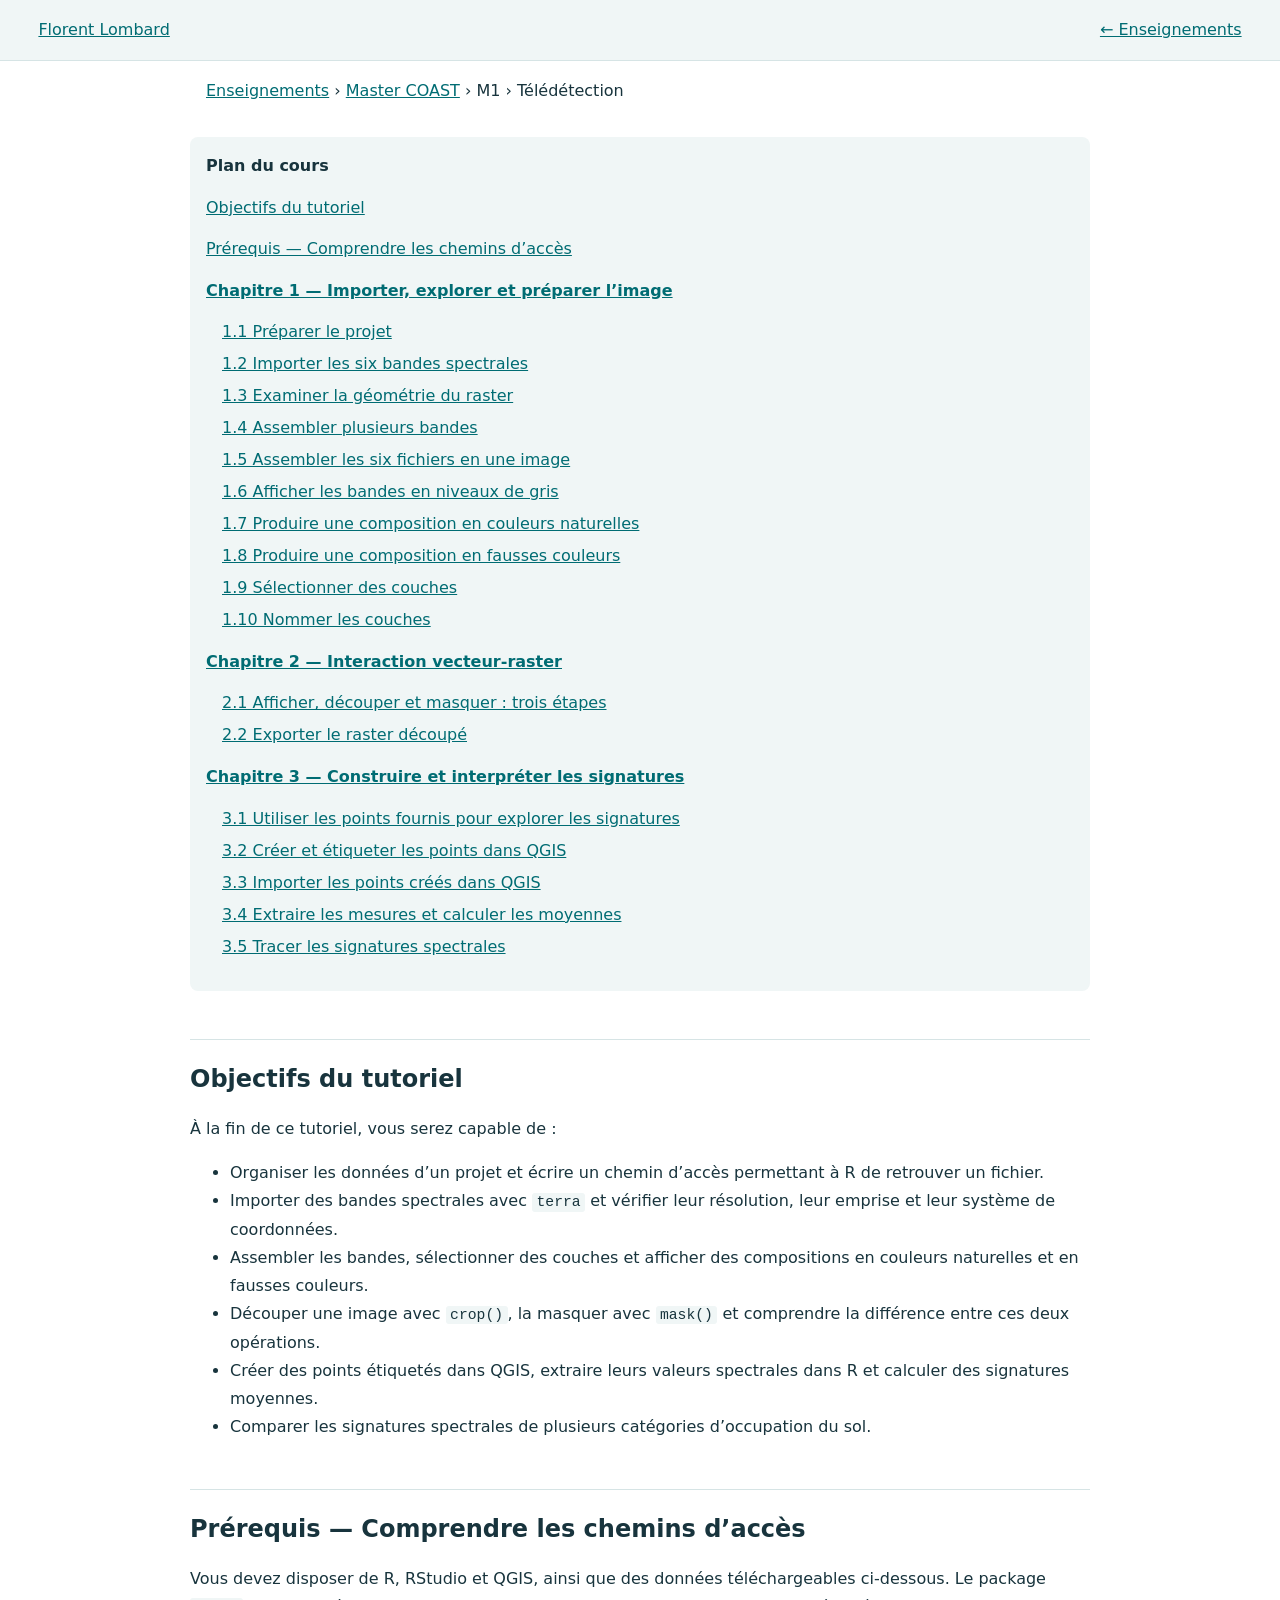
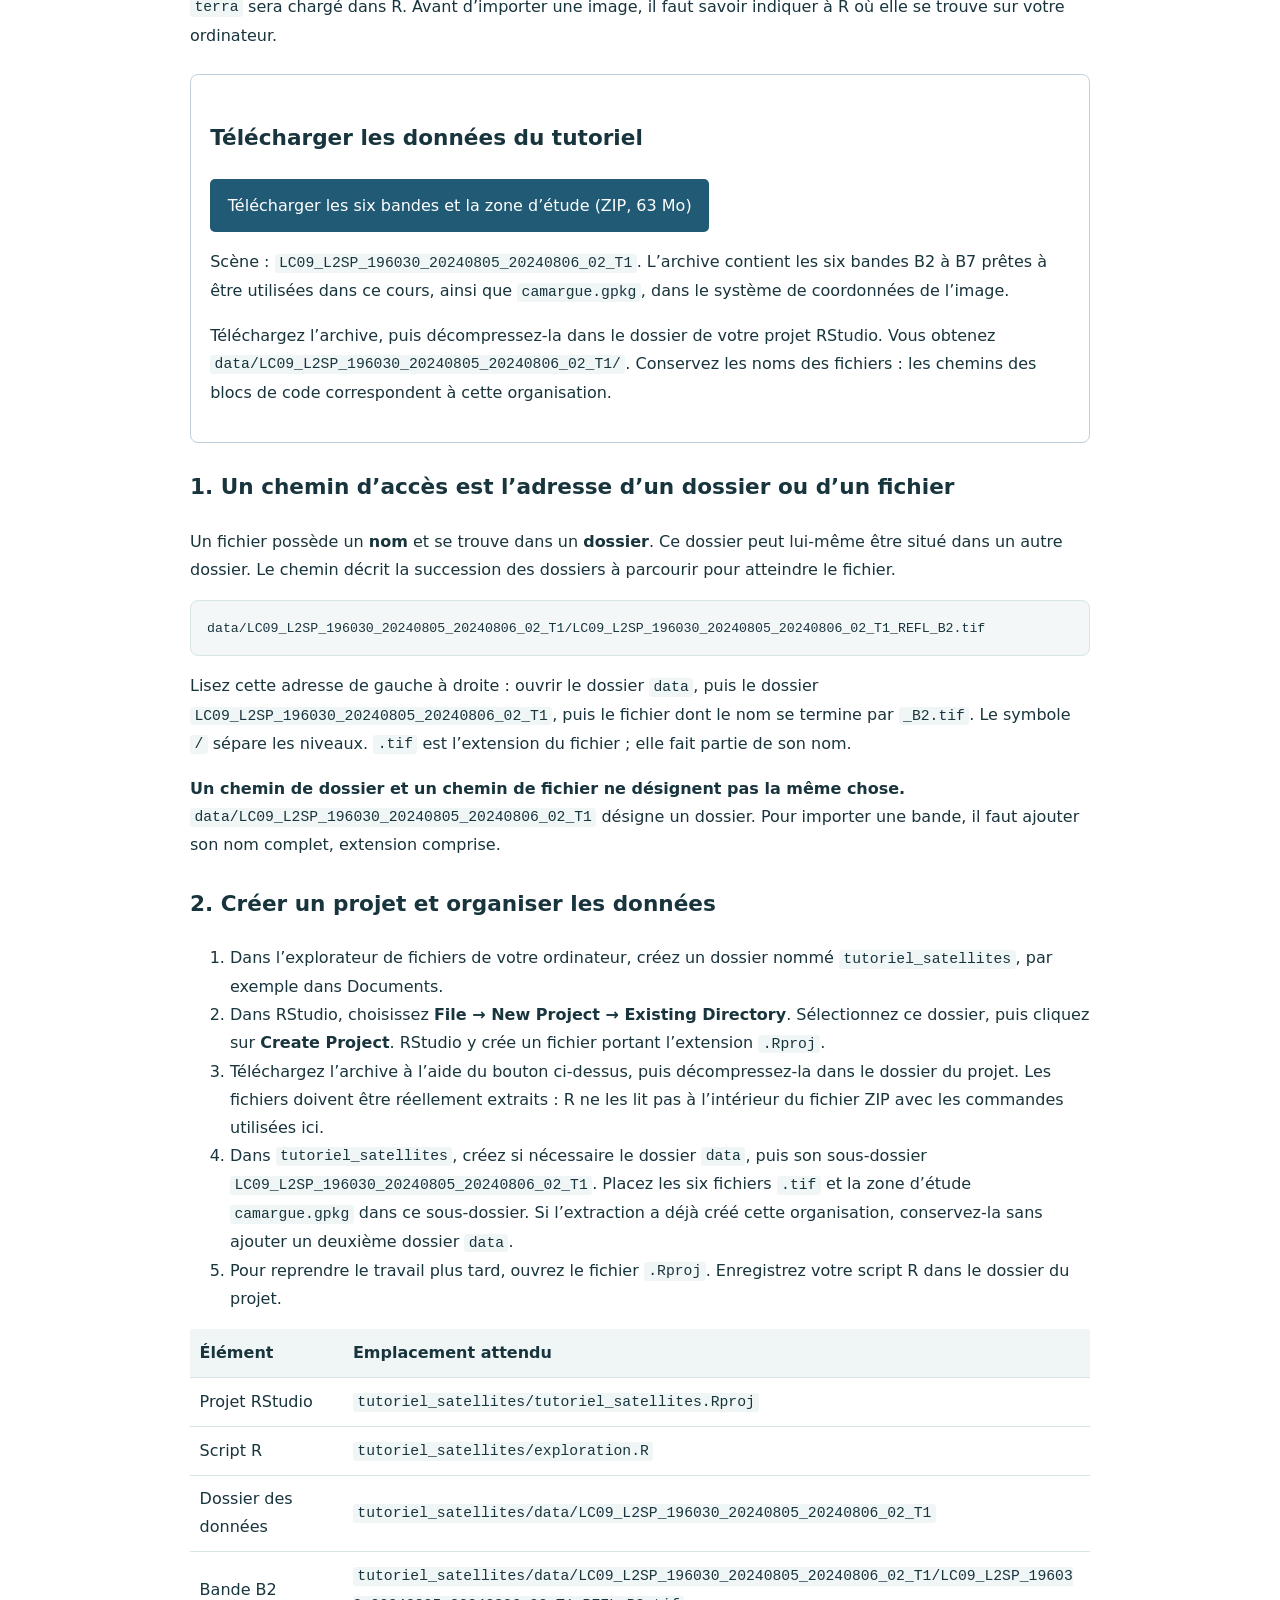
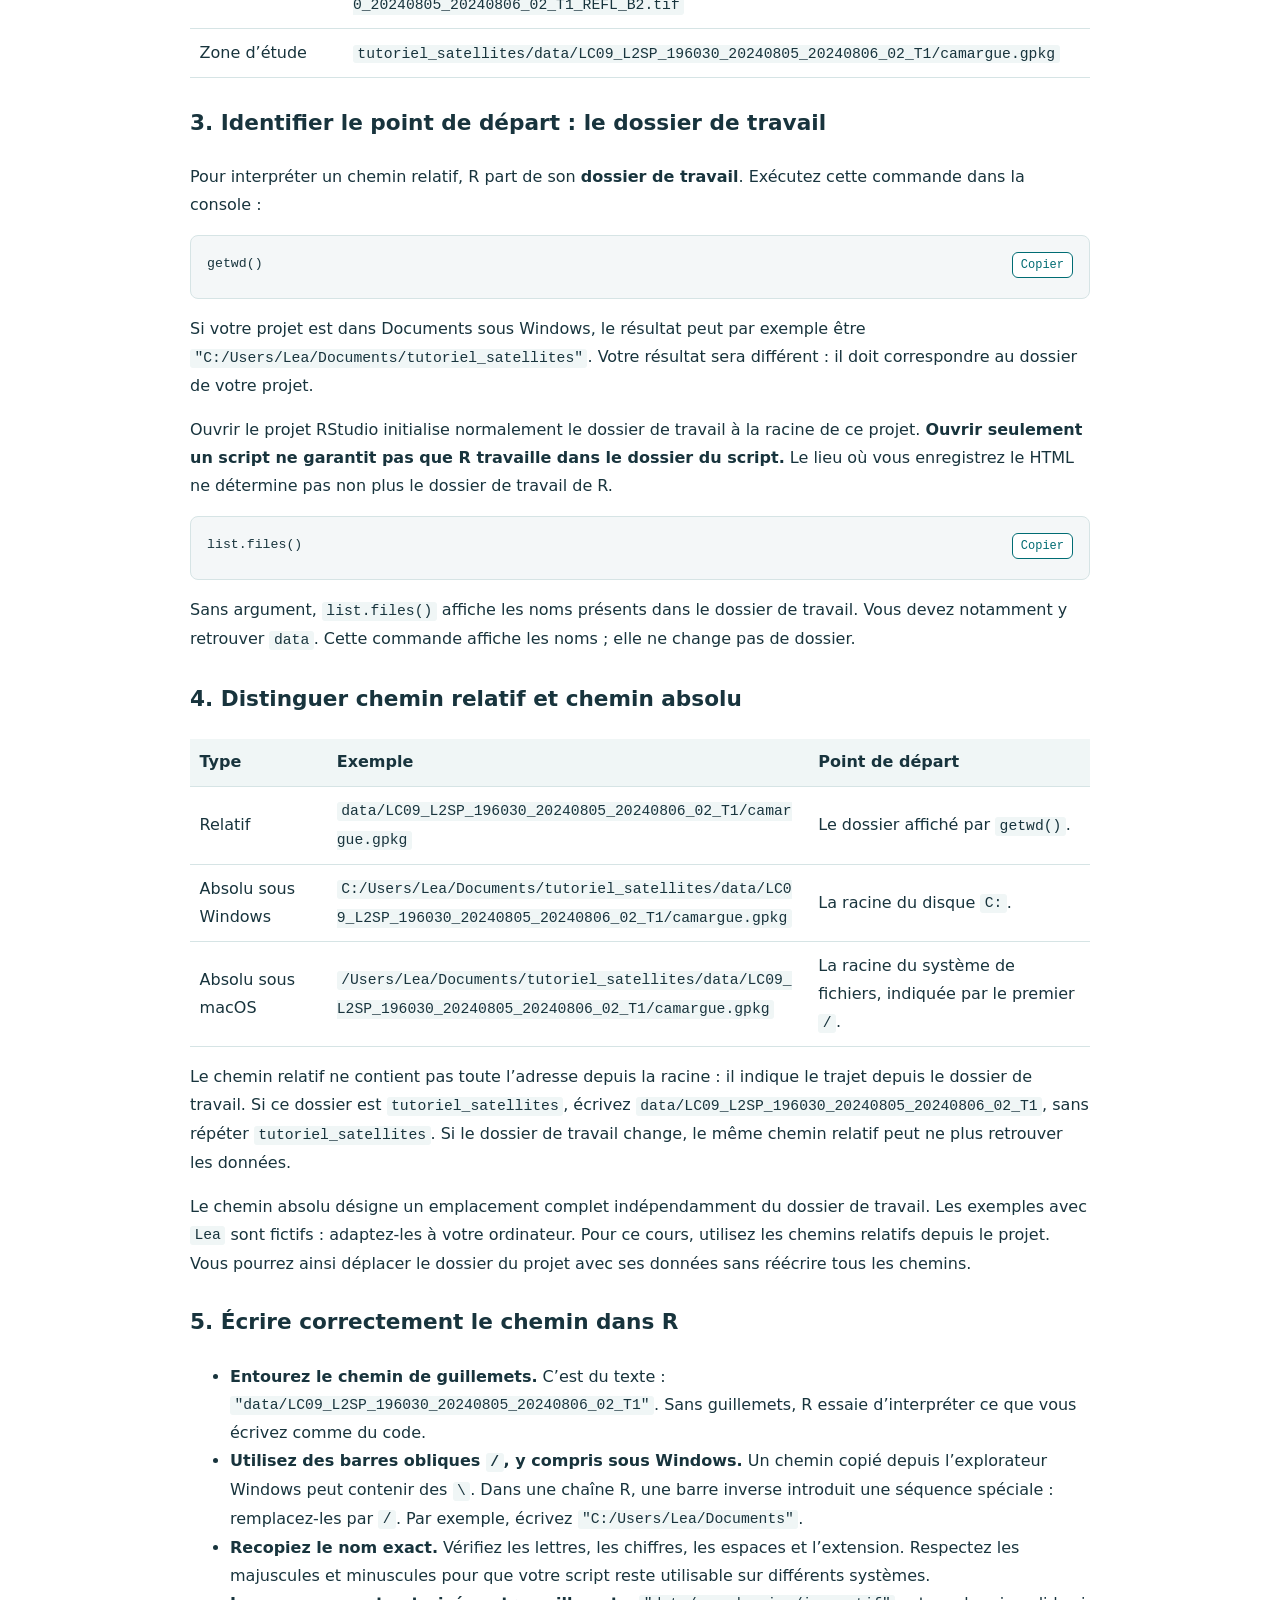
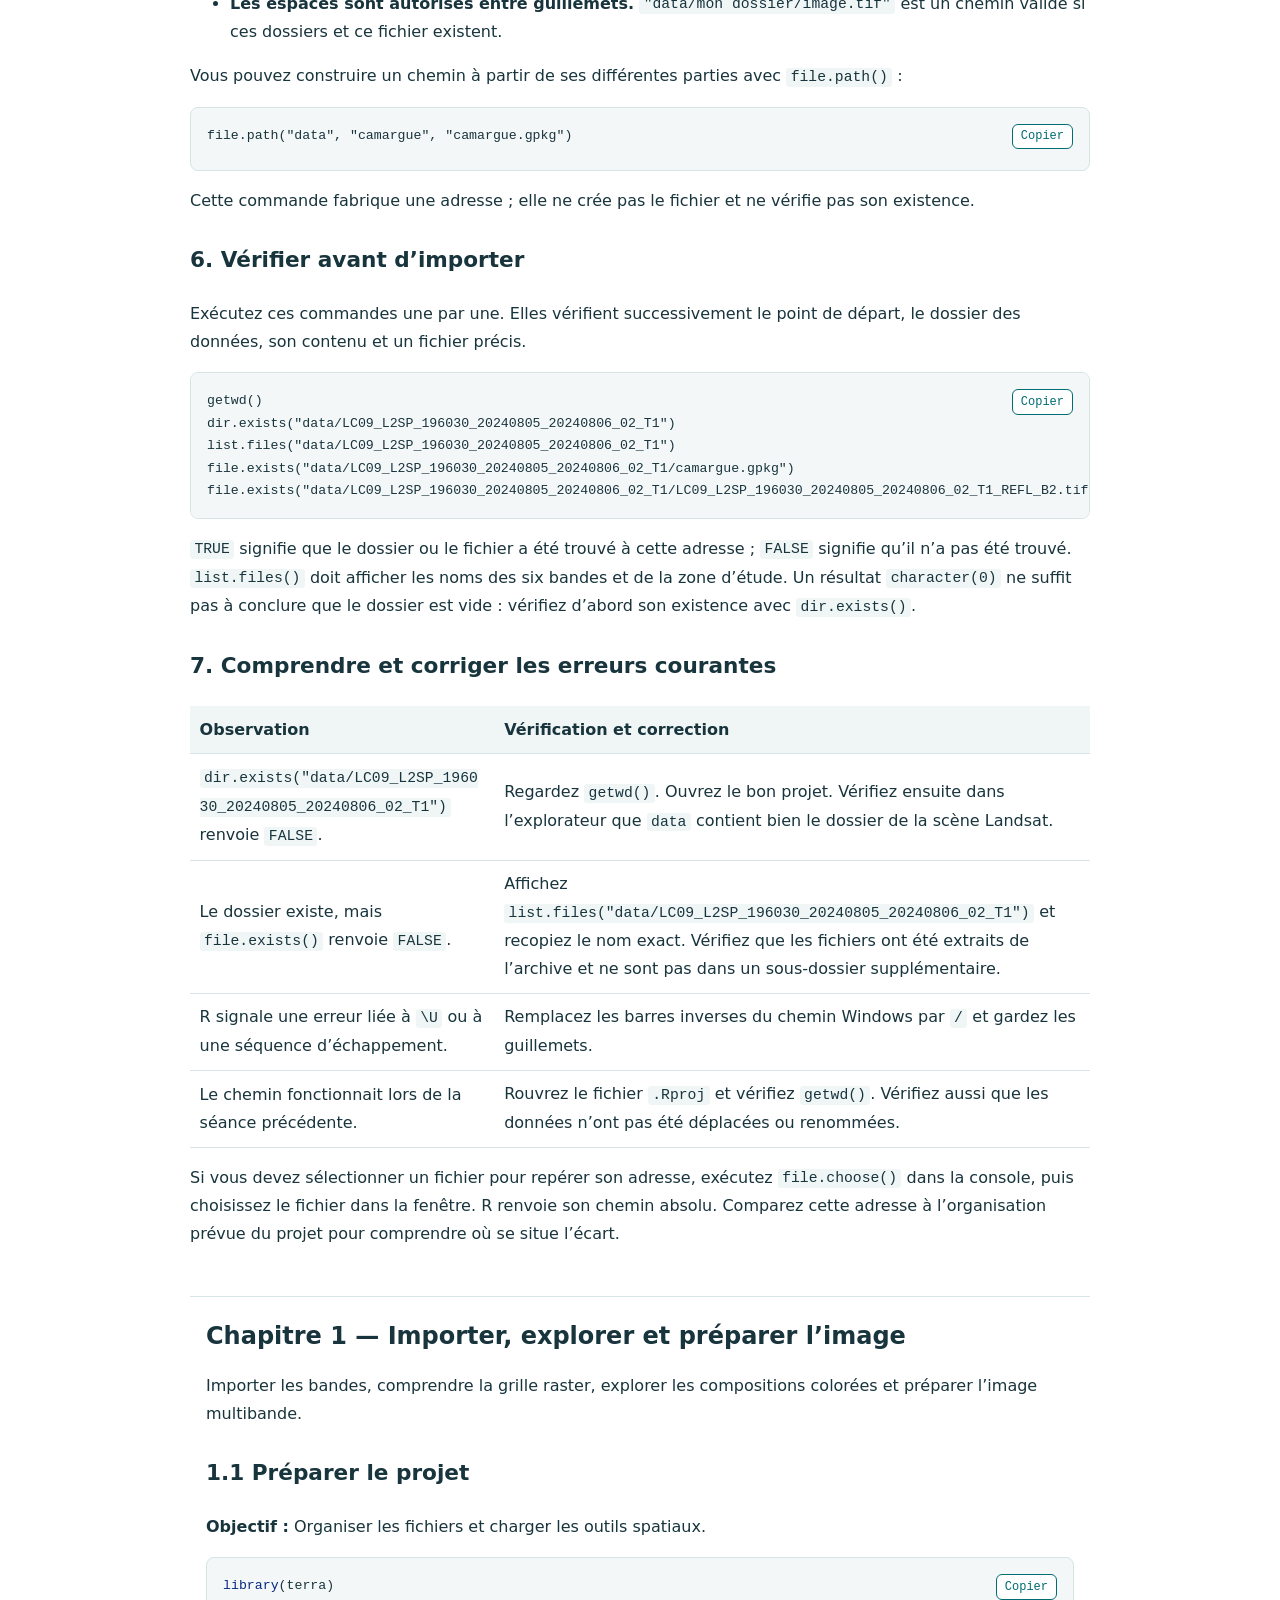
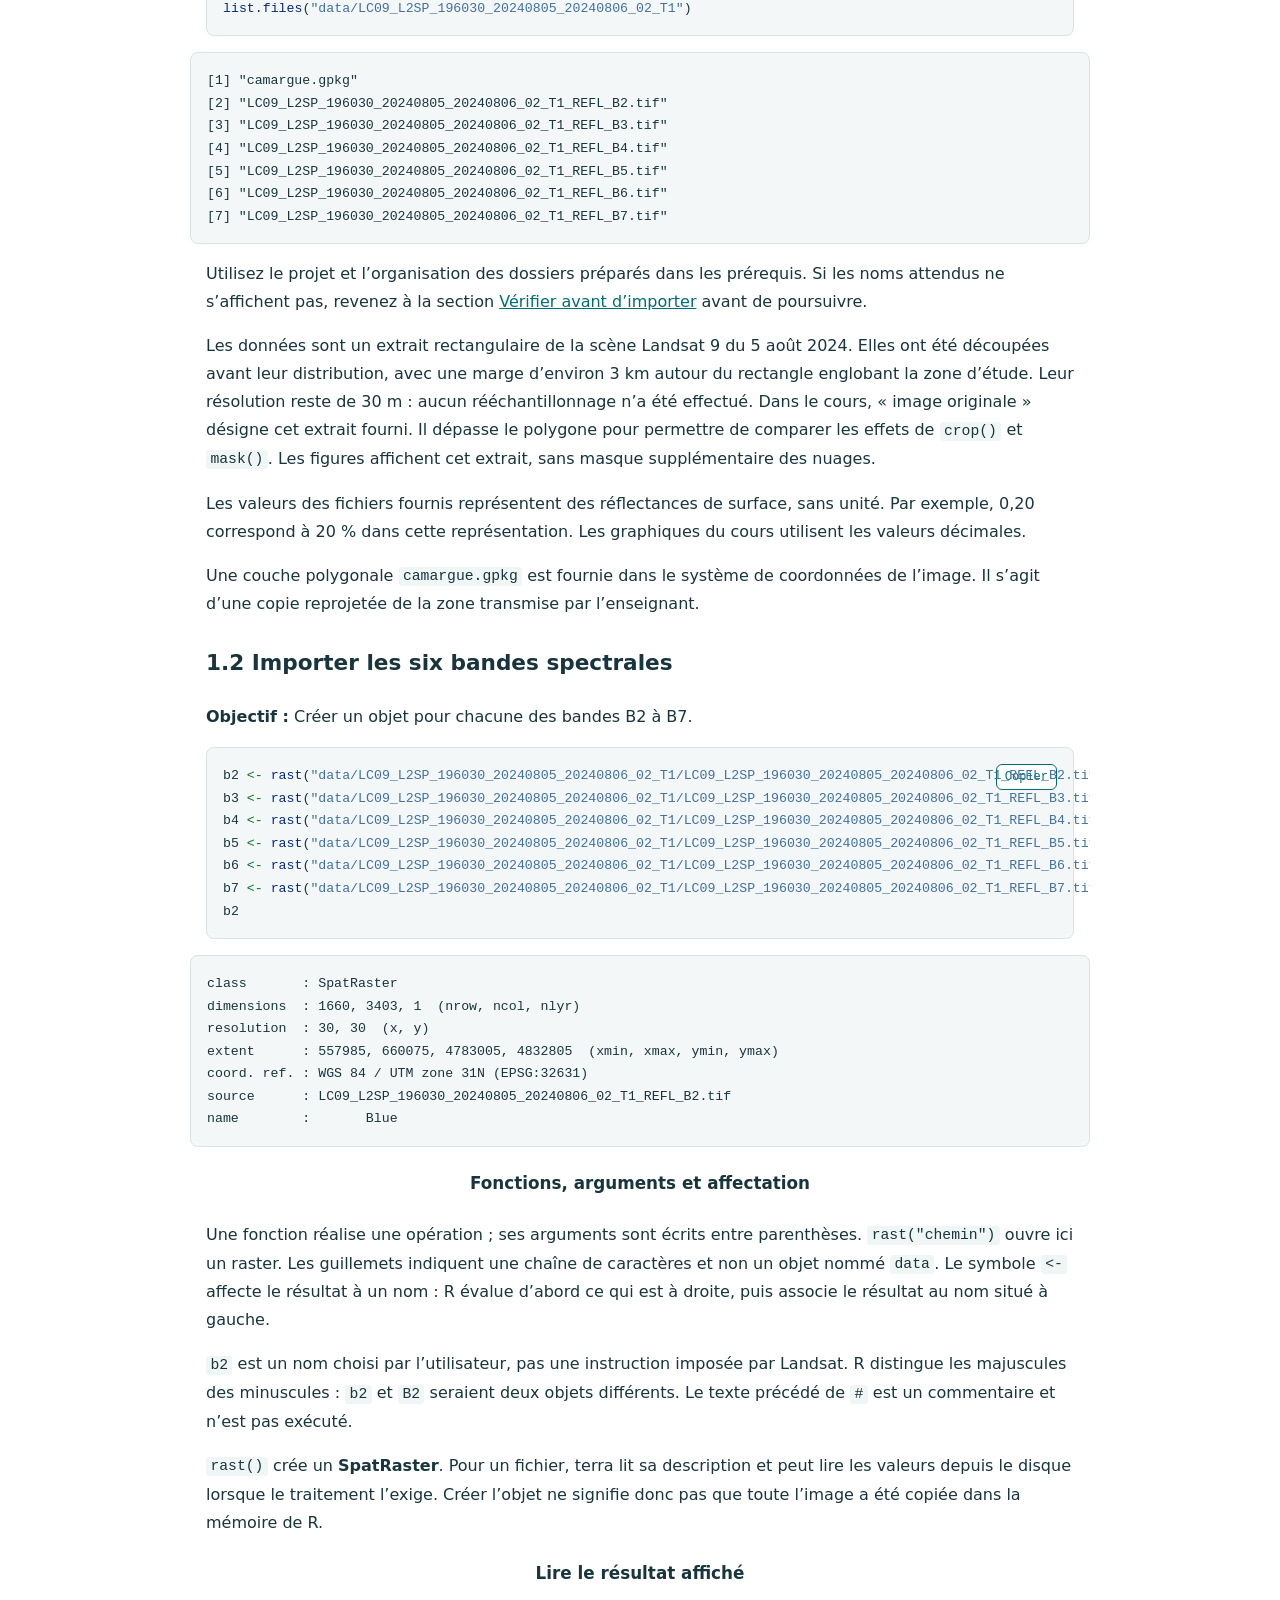
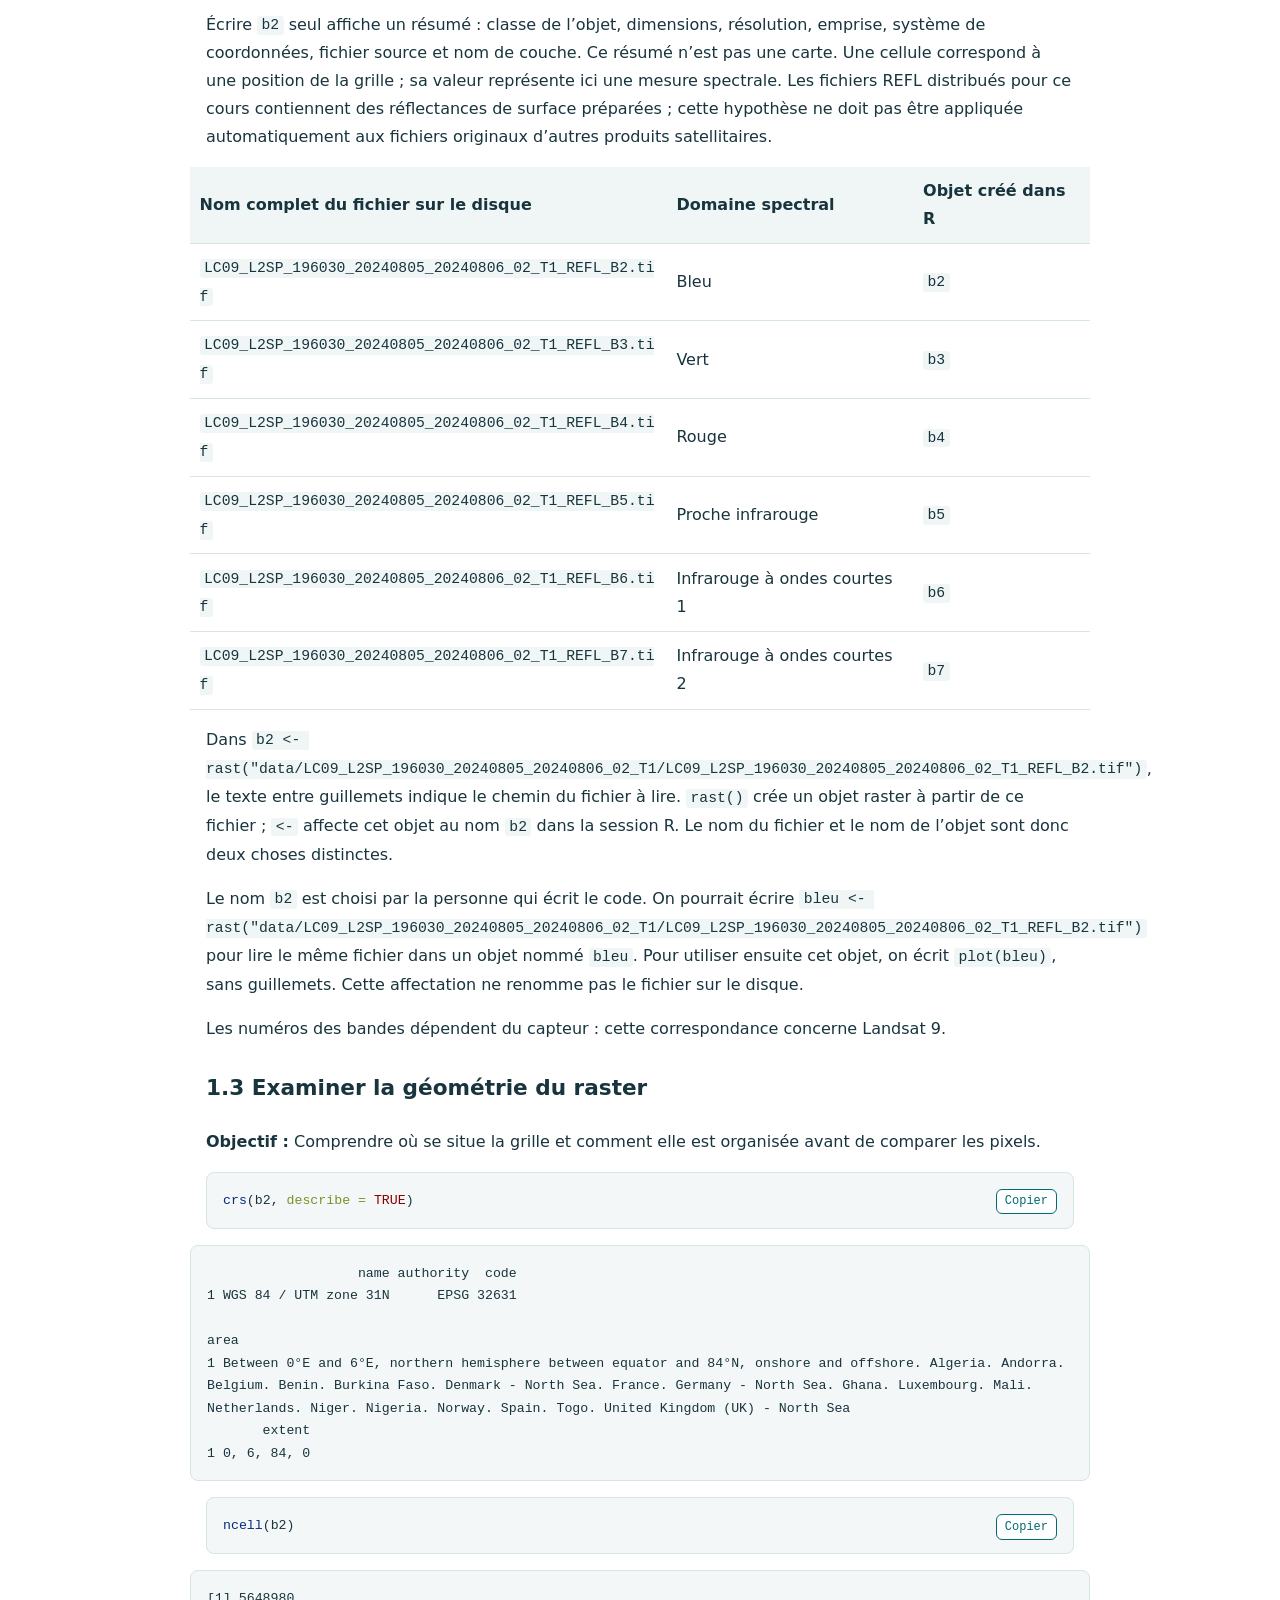
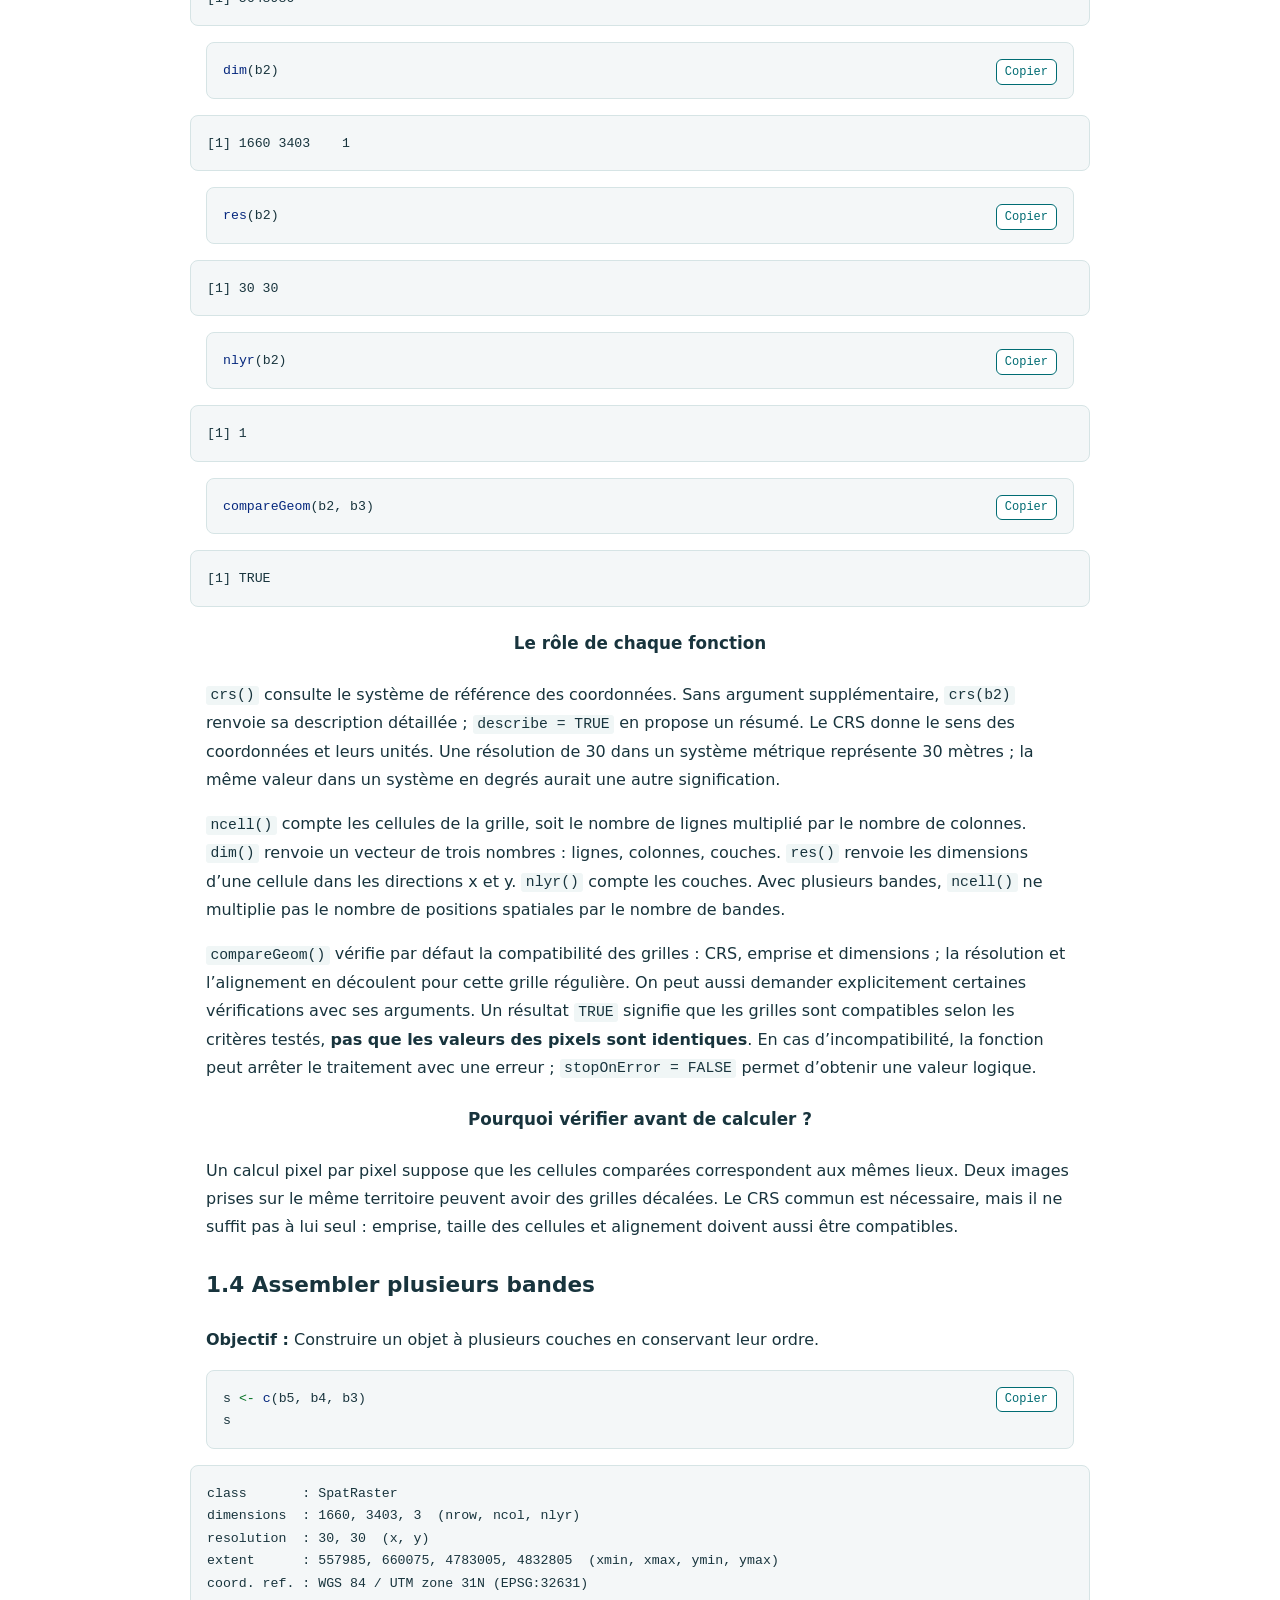
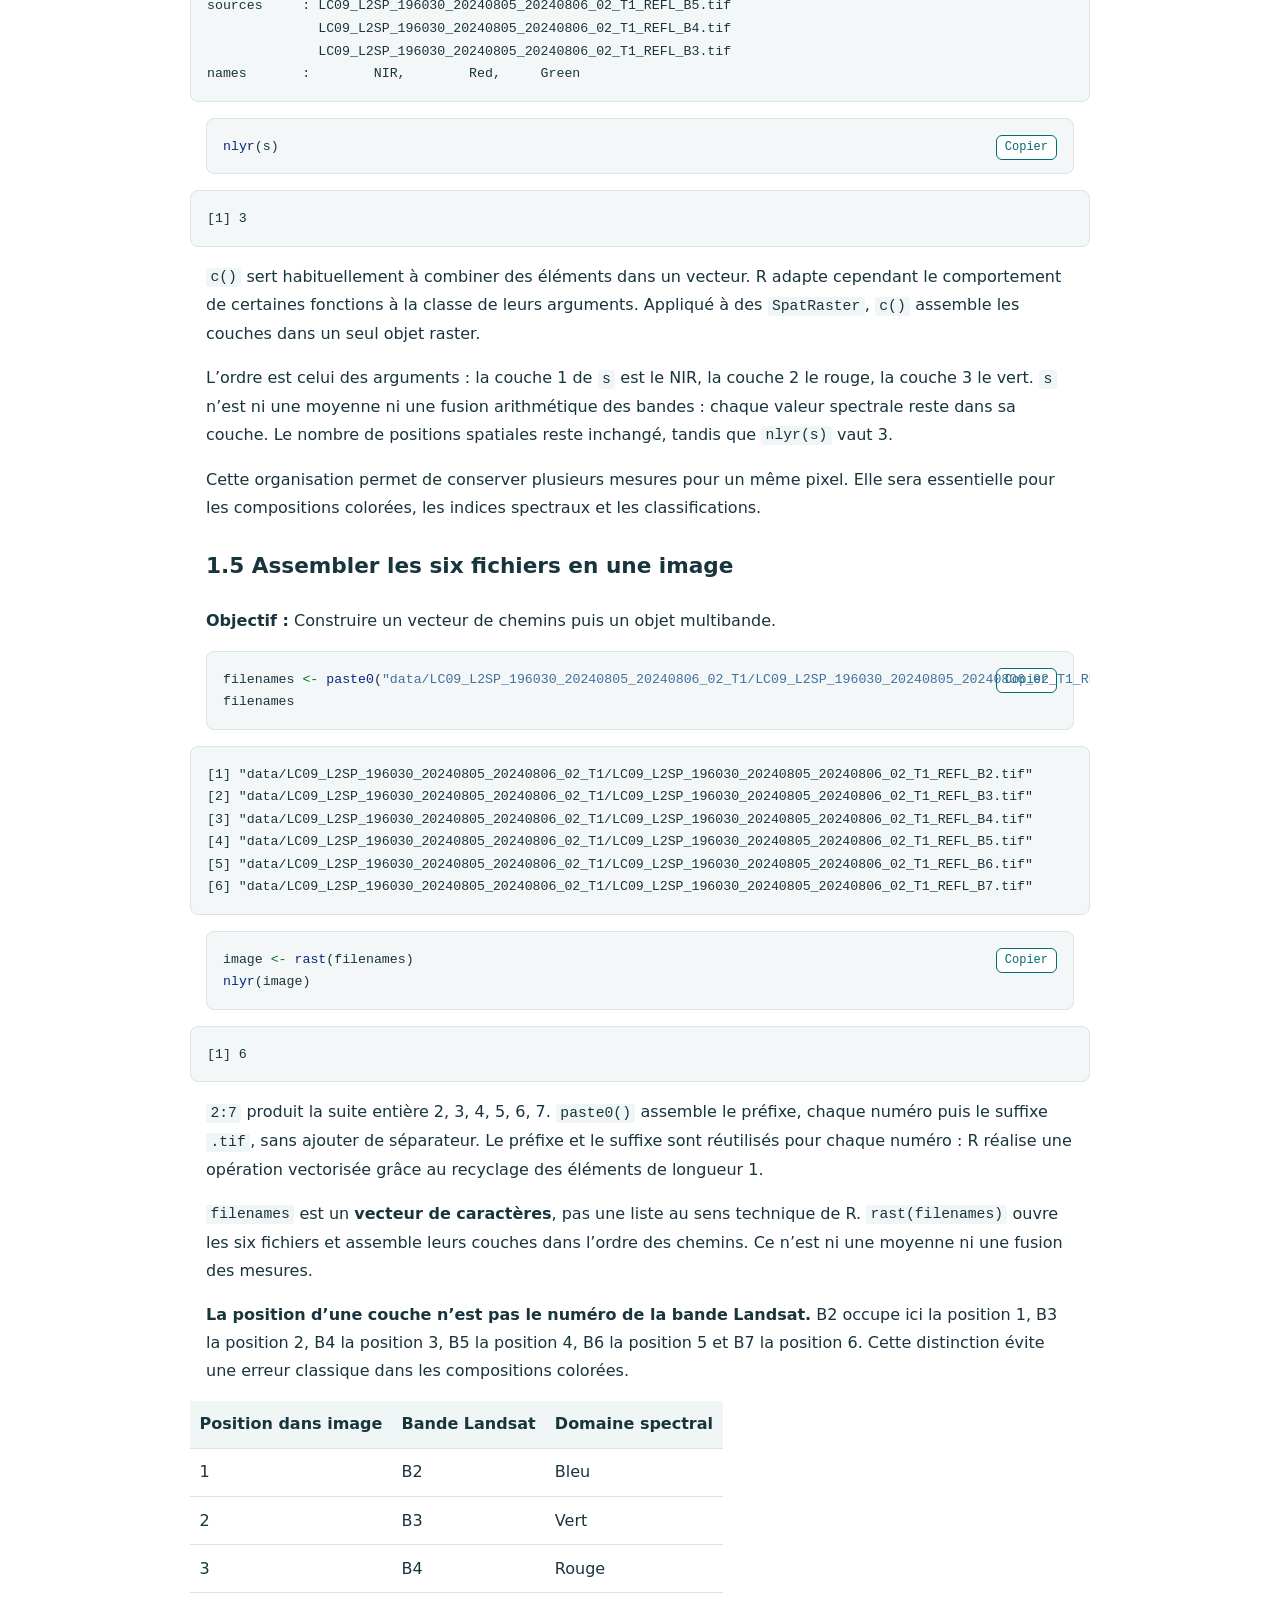
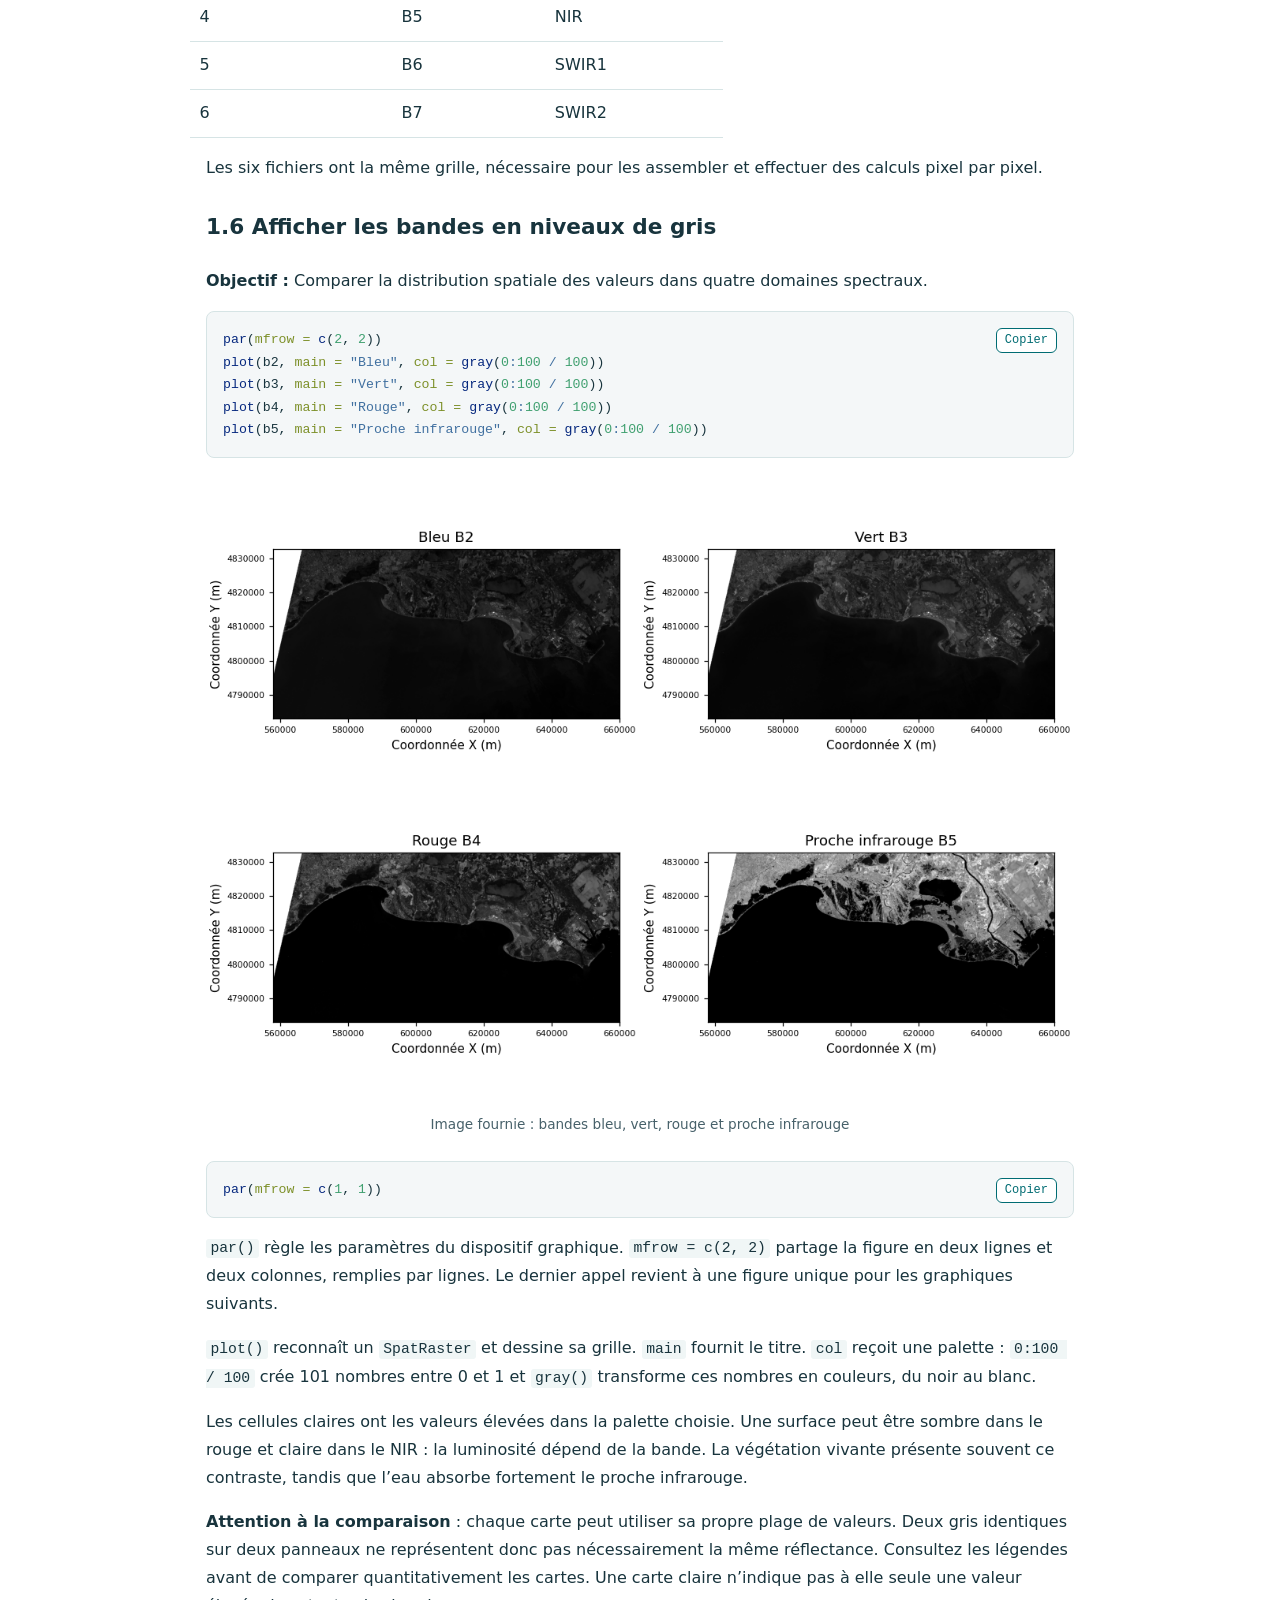
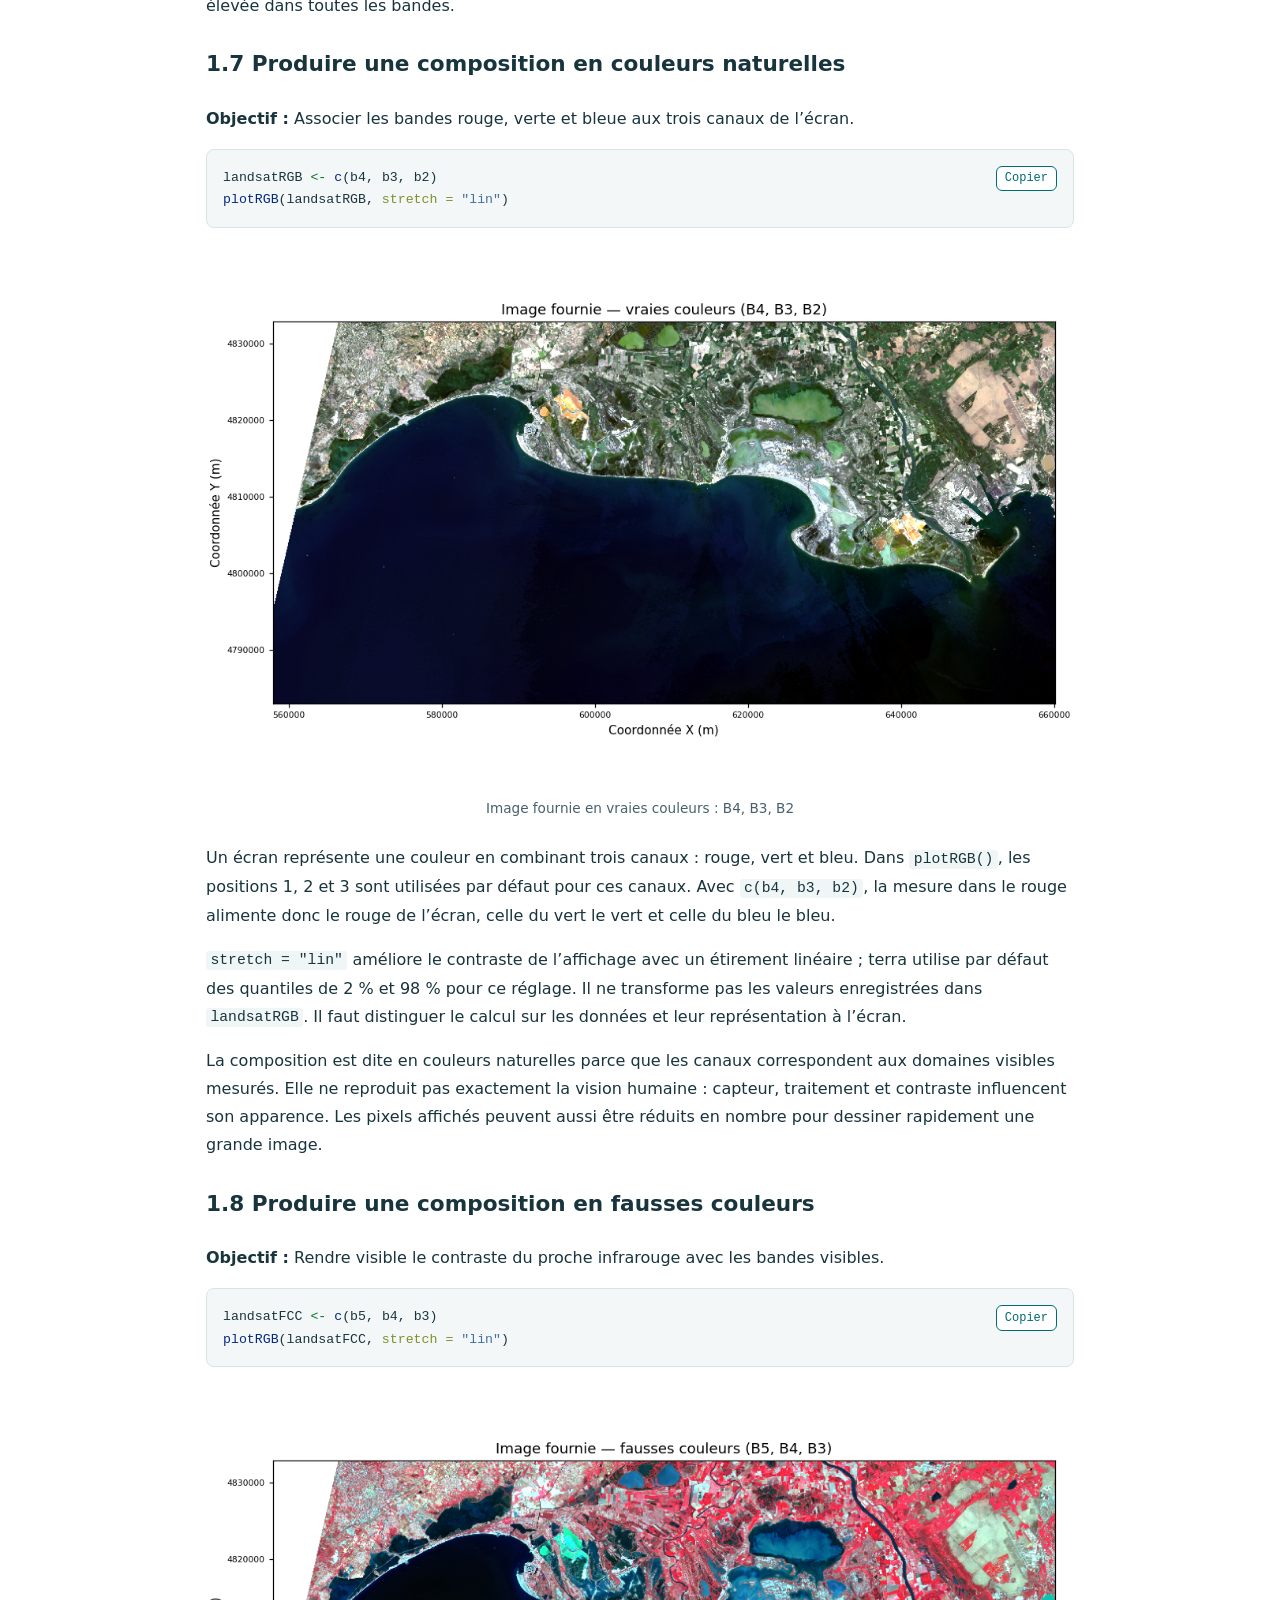
==== cours/master-coast/m1/teledetection/index.html @ bb3a5993 "Corriger l’arborescence du tutoriel COAST et restaurer la page d’accueil" ====
<!DOCTYPE html>
<html xmlns="http://www.w3.org/1999/xhtml" lang="fr" xml:lang="fr">
<head>
  <meta charset="utf-8" />
  <meta name="generator" content="pandoc" />
  <meta name="viewport" content="width=device-width, initial-scale=1.0, user-scalable=yes" />
  <title>Explorer les images satellitaires avec R</title>
  <style>
code{white-space: pre-wrap;}
span.smallcaps{font-variant: small-caps;}
div.columns{display: flex; gap: min(4vw, 1.5em);}
div.column{flex: auto; overflow-x: auto;}
div.hanging-indent{margin-left: 1.5em; text-indent: -1.5em;}

ul.task-list[class]{list-style: none;}
ul.task-list li input[type="checkbox"] {
font-size: inherit;
width: 0.8em;
margin: 0 0.8em 0.2em -1.6em;
vertical-align: middle;
}
.display.math{display: block; text-align: center; margin: 0.5rem auto;}

pre > code.sourceCode { white-space: pre; position: relative; }
pre > code.sourceCode > span { line-height: 1.25; }
pre > code.sourceCode > span:empty { height: 1.2em; }
.sourceCode { overflow: visible; }
code.sourceCode > span { color: inherit; text-decoration: inherit; }
div.sourceCode { margin: 1em 0; }
pre.sourceCode { margin: 0; }
@media screen {
div.sourceCode { overflow: auto; }
}
@media print {
pre > code.sourceCode { white-space: pre-wrap; }
pre > code.sourceCode > span { text-indent: -5em; padding-left: 5em; }
}
pre.numberSource code
{ counter-reset: source-line 0; }
pre.numberSource code > span
{ position: relative; left: -4em; counter-increment: source-line; }
pre.numberSource code > span > a:first-child::before
{ content: counter(source-line);
position: relative; left: -1em; text-align: right; vertical-align: baseline;
border: none; display: inline-block;
-webkit-touch-callout: none; -webkit-user-select: none;
-khtml-user-select: none; -moz-user-select: none;
-ms-user-select: none; user-select: none;
padding: 0 4px; width: 4em;
color: #aaaaaa;
}
pre.numberSource { margin-left: 3em; border-left: 1px solid #aaaaaa; padding-left: 4px; }
div.sourceCode
{ }
@media screen {
pre > code.sourceCode > span > a:first-child::before { text-decoration: underline; }
}
code span.al { color: #ff0000; font-weight: bold; } 
code span.an { color: #60a0b0; font-weight: bold; font-style: italic; } 
code span.at { color: #7d9029; } 
code span.bn { color: #40a070; } 
code span.bu { color: #008000; } 
code span.cf { color: #007020; font-weight: bold; } 
code span.ch { color: #4070a0; } 
code span.cn { color: #880000; } 
code span.co { color: #60a0b0; font-style: italic; } 
code span.cv { color: #60a0b0; font-weight: bold; font-style: italic; } 
code span.do { color: #ba2121; font-style: italic; } 
code span.dt { color: #902000; } 
code span.dv { color: #40a070; } 
code span.er { color: #ff0000; font-weight: bold; } 
code span.ex { } 
code span.fl { color: #40a070; } 
code span.fu { color: #06287e; } 
code span.im { color: #008000; font-weight: bold; } 
code span.in { color: #60a0b0; font-weight: bold; font-style: italic; } 
code span.kw { color: #007020; font-weight: bold; } 
code span.op { color: #666666; } 
code span.ot { color: #007020; } 
code span.pp { color: #bc7a00; } 
code span.sc { color: #4070a0; } 
code span.ss { color: #bb6688; } 
code span.st { color: #4070a0; } 
code span.va { color: #19177c; } 
code span.vs { color: #4070a0; } 
code span.wa { color: #60a0b0; font-weight: bold; font-style: italic; } 
</style>
  <style type="text/css">
:root{--ink:#18343d;--accent:#006c73;--paper:#fff;--soft:#f0f6f6;--line:#d6e4e5}*{box-sizing:border-box}html{scroll-behavior:smooth}body{margin:0;font-family:system-ui,-apple-system,"Segoe UI",sans-serif;color:var(--ink);line-height:1.75;background:var(--paper);max-width:none;padding:0}main,.main-container{max-width:960px;margin:auto;padding:2rem}body>section,body>h1,body>h2,body>h3,body>p,body>div:not(.site-header),body>ul,body>ol,body>form,body>details,body>table,body>pre{max-width:900px;margin-left:auto;margin-right:auto}body>h1{padding-top:2rem}body>p,body>h1,body>h2,body>h3,body>div,body>ul,body>ol,body>form,body>details,body>pre{padding-left:1rem;padding-right:1rem}.site-header{display:flex;justify-content:space-between;gap:1rem;padding:1rem 3vw;background:var(--soft);border-bottom:1px solid var(--line)}a{color:var(--accent)}h1{font-size:clamp(1.8rem,4vw,2.8rem);line-height:1.2}h2{margin-top:3rem;padding-top:1.5rem;border-top:1px solid var(--line);line-height:1.3;scroll-margin-top:1rem}h3{font-size:1.1rem;margin-top:1.6rem}.eyebrow{color:var(--accent);font-weight:650}pre{background:#f4f7f8;border:1px solid var(--line);padding:1rem;border-radius:8px;overflow:auto;position:relative;font-size:.9rem;line-height:1.55}code{font-family:ui-monospace,Consolas,monospace;font-size:.92em}p code,li code,td code{background:var(--soft);padding:.1em .3em;border-radius:3px}img{max-width:100%;height:auto;display:block;margin:1.5rem auto}table{border-collapse:collapse;width:100%;overflow:auto;display:block}th,td{padding:.6rem;border-bottom:1px solid var(--line);text-align:left}th{background:var(--soft)}details{border:1px solid var(--line);border-radius:8px;padding:1rem;margin:1rem 0}summary{cursor:pointer;font-weight:650;color:var(--accent)}.exercise{border-left:4px solid var(--accent);background:var(--soft);padding:1rem 1.4rem;margin-top:1.5rem}.quiz{margin:1.5rem 0}fieldset{border:1px solid var(--line);border-radius:9px;padding:1rem}legend{font-weight:650;padding:0 .4rem}.quiz label{display:block;padding:.5rem;border-radius:4px;cursor:pointer}.quiz label:hover{background:var(--soft)}.quiz input{margin-right:.5rem;accent-color:var(--accent)}button,.downloads a{font:inherit;border-radius:6px;border:1px solid var(--accent);padding:.45rem .85rem;cursor:pointer;background:white;color:var(--accent)}button:hover{background:var(--soft)}.quiz button{margin-top:.7rem}.feedback{min-height:1.5rem}.feedback.ok{color:#13683e}.feedback.retry{color:#8c4520}.copy-button{float:right;font-size:.75rem;padding:.15rem .5rem;margin-bottom:.3rem}.progress-wrap{background:var(--soft);border-radius:9px;padding:1rem;margin:2rem 0}.progress-wrap label{display:block}progress{width:100%;accent-color:var(--accent)}#TOC{max-width:900px;margin:2rem auto;padding:1rem;background:var(--soft);border-radius:8px}#TOC ul{list-style:none;padding-left:1rem}#title-block-header{display:none}body>.sourceCode{max-width:900px}.downloads{line-height:2.6}.downloads a{text-decoration:none} @media(max-width:600px){body{font-size:15px}main{padding:1rem}pre{font-size:.78rem}.site-header{padding:1rem}.downloads a{display:inline-block}h2{font-size:1.5rem}}@media print{.site-header,.quiz,.progress-wrap,.copy-button,.downloads{display:none}details{display:block}h2{break-after:avoid}pre,img{break-inside:avoid}}
body>figure{max-width:900px;margin:1.5rem auto;padding:0 1rem}figcaption{font-size:.85rem;text-align:center;color:#47616a}
body>form.quiz{margin:1.5rem auto}
</style>
<style>.three-views{display:grid;grid-template-columns:repeat(3,1fr);gap:1rem}.three-views figure{margin:0}.three-views svg{width:100%;height:auto}h3{font-size:1.35rem;scroll-margin-top:1rem}h4{font-size:1.05rem}#TOC{line-height:1.6}#TOC li{margin:.4rem 0}@media(max-width:600px){.three-views{grid-template-columns:1fr}}</style><style>td code{overflow-wrap:anywhere;white-space:normal}</style><style>
h4 { text-align: center; }
</style>
<style>.data-download { padding: 1.2rem; border: 1px solid #bfd0dc; border-radius: 8px; margin: 1.5rem 0; } .data-button { display: inline-block; padding: .8rem 1.1rem; border-radius: 5px; background: #215a75; color: white; text-decoration: none; } td code { overflow-wrap: anywhere; } </style></head>
<body>
<header class="site-header"><a href="/index.html">Florent Lombard</a><a href="/enseignements.html#master-coast">← Enseignements</a></header>
<p class="breadcrumb"><a href="/enseignements.html">Enseignements</a> › <a href="/enseignements.html#master-coast">Master COAST</a> › M1 › Télédétection</p>
<header id="title-block-header">
<h1 class="title">Explorer les images satellitaires avec R</h1>
</header>
<nav id="TOC" aria-label="Plan du cours"><strong>Plan du cours</strong><p><a href="#objectifs-du-tutoriel">Objectifs du tutoriel</a></p><p><a href="#prerequis-et-chemins">Prérequis — Comprendre les chemins d’accès</a></p><p><a href="#chapitre-1"><strong>Chapitre 1 — Importer, explorer et préparer l’image</strong></a></p><ul><li><a href="#préparer-le-projet">1.1 Préparer le projet</a></li><li><a href="#importer-les-six-bandes-spectrales">1.2 Importer les six bandes spectrales</a></li><li><a href="#examiner-la-géométrie-du-raster">1.3 Examiner la géométrie du raster</a></li><li><a href="#assembler-plusieurs-bandes">1.4 Assembler plusieurs bandes</a></li><li><a href="#assembler-les-six-fichiers-en-une-image">1.5 Assembler les six fichiers en une image</a></li><li><a href="#afficher-les-bandes-en-niveaux-de-gris">1.6 Afficher les bandes en niveaux de gris</a></li><li><a href="#produire-une-composition-en-couleurs-naturelles">1.7 Produire une composition en couleurs naturelles</a></li><li><a href="#produire-une-composition-en-fausses-couleurs">1.8 Produire une composition en fausses couleurs</a></li><li><a href="#sélectionner-des-couches">1.9 Sélectionner des couches</a></li><li><a href="#nommer-les-couches">1.10 Nommer les couches</a></li></ul><p><a href="#chapitre-2"><strong>Chapitre 2 — Interaction vecteur-raster</strong></a></p><ul><li><a href="#découper-et-masquer-la-camargue">2.1 Afficher, découper et masquer : trois étapes</a></li><li><a href="#exporter-le-raster-découpé">2.2 Exporter le raster découpé</a></li></ul><p><a href="#chapitre-3"><strong>Chapitre 3 — Construire et interpréter les signatures</strong></a></p><ul><li><a href="#exemple-points-fournis">3.1 Utiliser les points fournis pour explorer les signatures</a></li><li><a href="#créer-et-étiqueter-les-points-dans-qgis">3.2 Créer et étiqueter les points dans QGIS</a></li><li><a href="#importer-les-points-créés-dans-qgis">3.3 Importer les points créés dans QGIS</a></li><li><a href="#extraire-les-mesures-et-calculer-les-moyennes">3.4 Extraire les mesures et calculer les moyennes</a></li><li><a href="#tracer-les-signatures-spectrales">3.5 Tracer les signatures spectrales</a></li></ul></nav>
<section id="objectifs-du-tutoriel">
<h2>Objectifs du tutoriel</h2>
<p>À la fin de ce tutoriel, vous serez capable de :</p>
<ul>
<li>Organiser les données d’un projet et écrire un chemin d’accès permettant à R de retrouver un fichier.</li>
<li>Importer des bandes spectrales avec <code>terra</code> et vérifier leur résolution, leur emprise et leur système de coordonnées.</li>
<li>Assembler les bandes, sélectionner des couches et afficher des compositions en couleurs naturelles et en fausses couleurs.</li>
<li>Découper une image avec <code>crop()</code>, la masquer avec <code>mask()</code> et comprendre la différence entre ces deux opérations.</li>
<li>Créer des points étiquetés dans QGIS, extraire leurs valeurs spectrales dans R et calculer des signatures moyennes.</li>
<li>Comparer les signatures spectrales de plusieurs catégories d’occupation du sol.</li>
</ul>
</section>
<section id="prerequis-et-chemins">
<h2>Prérequis — Comprendre les chemins d’accès</h2>
<p>Vous devez disposer de R, RStudio et QGIS, ainsi que des données téléchargeables ci-dessous. Le package <code>terra</code> sera chargé dans R. Avant d’importer une image, il faut savoir indiquer à R où elle se trouve sur votre ordinateur.</p>
<aside class="data-download"><h3>Télécharger les données du tutoriel</h3>
<p><a class="data-button" href="https://github.com/florentlombard/florentlombard.github.io/releases/download/donnees-coast-v1/donnees_camargue.zip" download>Télécharger les six bandes et la zone d’étude (ZIP, 63 Mo)</a></p>
<p>Scène : <code>LC09_L2SP_196030_20240805_20240806_02_T1</code>. L’archive contient les six bandes B2 à B7 prêtes à être utilisées dans ce cours, ainsi que <code>camargue.gpkg</code>, dans le système de coordonnées de l’image.</p>
<p>Téléchargez l’archive, puis décompressez-la dans le dossier de votre projet RStudio. Vous obtenez <code>data/LC09_L2SP_196030_20240805_20240806_02_T1/</code>. Conservez les noms des fichiers : les chemins des blocs de code correspondent à cette organisation.</p></aside>
<h3 id="chemin-adresse">1. Un chemin d’accès est l’adresse d’un dossier ou d’un fichier</h3>
<p>Un fichier possède un <strong>nom</strong> et se trouve dans un <strong>dossier</strong>. Ce dossier peut lui-même être situé dans un autre dossier. Le chemin décrit la succession des dossiers à parcourir pour atteindre le fichier.</p>
<pre><code>data/LC09_L2SP_196030_20240805_20240806_02_T1/LC09_L2SP_196030_20240805_20240806_02_T1_REFL_B2.tif</code></pre>
<p>Lisez cette adresse de gauche à droite : ouvrir le dossier <code>data</code>, puis le dossier <code>LC09_L2SP_196030_20240805_20240806_02_T1</code>, puis le fichier dont le nom se termine par <code>_B2.tif</code>. Le symbole <code>/</code> sépare les niveaux. <code>.tif</code> est l’extension du fichier ; elle fait partie de son nom.</p>
<p><strong>Un chemin de dossier et un chemin de fichier ne désignent pas la même chose.</strong> <code>data/LC09_L2SP_196030_20240805_20240806_02_T1</code> désigne un dossier. Pour importer une bande, il faut ajouter son nom complet, extension comprise.</p>
<h3 id="projet-rstudio">2. Créer un projet et organiser les données</h3>
<ol>
<li>Dans l’explorateur de fichiers de votre ordinateur, créez un dossier nommé <code>tutoriel_satellites</code>, par exemple dans Documents.</li>
<li>Dans RStudio, choisissez <strong>File → New Project → Existing Directory</strong>. Sélectionnez ce dossier, puis cliquez sur <strong>Create Project</strong>. RStudio y crée un fichier portant l’extension <code>.Rproj</code>.</li>
<li>Téléchargez l’archive à l’aide du bouton ci-dessus, puis décompressez-la dans le dossier du projet. Les fichiers doivent être réellement extraits : R ne les lit pas à l’intérieur du fichier ZIP avec les commandes utilisées ici.</li>
<li>Dans <code>tutoriel_satellites</code>, créez si nécessaire le dossier <code>data</code>, puis son sous-dossier <code>LC09_L2SP_196030_20240805_20240806_02_T1</code>. Placez les six fichiers <code>.tif</code> et la zone d’étude <code>camargue.gpkg</code> dans ce sous-dossier. Si l’extraction a déjà créé cette organisation, conservez-la sans ajouter un deuxième dossier <code>data</code>.</li>
<li>Pour reprendre le travail plus tard, ouvrez le fichier <code>.Rproj</code>. Enregistrez votre script R dans le dossier du projet.</li>
</ol>
<table><thead><tr><th>Élément</th><th>Emplacement attendu</th></tr></thead><tbody>
<tr><td>Projet RStudio</td><td><code>tutoriel_satellites/tutoriel_satellites.Rproj</code></td></tr>
<tr><td>Script R</td><td><code>tutoriel_satellites/exploration.R</code></td></tr>
<tr><td>Dossier des données</td><td><code>tutoriel_satellites/data/LC09_L2SP_196030_20240805_20240806_02_T1</code></td></tr>
<tr><td>Bande B2</td><td><code>tutoriel_satellites/data/LC09_L2SP_196030_20240805_20240806_02_T1/LC09_L2SP_196030_20240805_20240806_02_T1_REFL_B2.tif</code></td></tr>
<tr><td>Zone d’étude</td><td><code>tutoriel_satellites/data/LC09_L2SP_196030_20240805_20240806_02_T1/camargue.gpkg</code></td></tr>
</tbody></table>

<h3 id="dossier-travail">3. Identifier le point de départ : le dossier de travail</h3>
<p>Pour interpréter un chemin relatif, R part de son <strong>dossier de travail</strong>. Exécutez cette commande dans la console :</p>
<pre><code class="r">getwd()</code></pre>
<p>Si votre projet est dans Documents sous Windows, le résultat peut par exemple être <code>"C:/Users/Lea/Documents/tutoriel_satellites"</code>. Votre résultat sera différent : il doit correspondre au dossier de votre projet.</p>
<p>Ouvrir le projet RStudio initialise normalement le dossier de travail à la racine de ce projet. <strong>Ouvrir seulement un script ne garantit pas que R travaille dans le dossier du script.</strong> Le lieu où vous enregistrez le HTML ne détermine pas non plus le dossier de travail de R.</p>
<pre><code class="r">list.files()</code></pre>
<p>Sans argument, <code>list.files()</code> affiche les noms présents dans le dossier de travail. Vous devez notamment y retrouver <code>data</code>. Cette commande affiche les noms ; elle ne change pas de dossier.</p>
<h3 id="relatif-absolu">4. Distinguer chemin relatif et chemin absolu</h3>
<table><thead><tr><th>Type</th><th>Exemple</th><th>Point de départ</th></tr></thead><tbody>
<tr><td>Relatif</td><td><code>data/LC09_L2SP_196030_20240805_20240806_02_T1/camargue.gpkg</code></td><td>Le dossier affiché par <code>getwd()</code>.</td></tr>
<tr><td>Absolu sous Windows</td><td><code>C:/Users/Lea/Documents/tutoriel_satellites/data/LC09_L2SP_196030_20240805_20240806_02_T1/camargue.gpkg</code></td><td>La racine du disque <code>C:</code>.</td></tr>
<tr><td>Absolu sous macOS</td><td><code>/Users/Lea/Documents/tutoriel_satellites/data/LC09_L2SP_196030_20240805_20240806_02_T1/camargue.gpkg</code></td><td>La racine du système de fichiers, indiquée par le premier <code>/</code>.</td></tr>
</tbody></table>
<p>Le chemin relatif ne contient pas toute l’adresse depuis la racine : il indique le trajet depuis le dossier de travail. Si ce dossier est <code>tutoriel_satellites</code>, écrivez <code>data/LC09_L2SP_196030_20240805_20240806_02_T1</code>, sans répéter <code>tutoriel_satellites</code>. Si le dossier de travail change, le même chemin relatif peut ne plus retrouver les données.</p>
<p>Le chemin absolu désigne un emplacement complet indépendamment du dossier de travail. Les exemples avec <code>Lea</code> sont fictifs : adaptez-les à votre ordinateur. Pour ce cours, utilisez les chemins relatifs depuis le projet. Vous pourrez ainsi déplacer le dossier du projet avec ses données sans réécrire tous les chemins.</p>
<h3 id="ecrire-chemin-r">5. Écrire correctement le chemin dans R</h3>
<ul>
<li><strong>Entourez le chemin de guillemets.</strong> C’est du texte : <code>"data/LC09_L2SP_196030_20240805_20240806_02_T1"</code>. Sans guillemets, R essaie d’interpréter ce que vous écrivez comme du code.</li>
<li><strong>Utilisez des barres obliques <code>/</code>, y compris sous Windows.</strong> Un chemin copié depuis l’explorateur Windows peut contenir des <code>\</code>. Dans une chaîne R, une barre inverse introduit une séquence spéciale : remplacez-les par <code>/</code>. Par exemple, écrivez <code>"C:/Users/Lea/Documents"</code>.</li>
<li><strong>Recopiez le nom exact.</strong> Vérifiez les lettres, les chiffres, les espaces et l’extension. Respectez les majuscules et minuscules pour que votre script reste utilisable sur différents systèmes.</li>
<li><strong>Les espaces sont autorisés entre guillemets.</strong> <code>"data/mon dossier/image.tif"</code> est un chemin valide si ces dossiers et ce fichier existent.</li>
</ul>
<p>Vous pouvez construire un chemin à partir de ses différentes parties avec <code>file.path()</code> :</p>
<pre><code class="r">file.path("data", "camargue", "camargue.gpkg")</code></pre>
<p>Cette commande fabrique une adresse ; elle ne crée pas le fichier et ne vérifie pas son existence.</p>
<h3 id="verifier-chemin">6. Vérifier avant d’importer</h3>
<p>Exécutez ces commandes une par une. Elles vérifient successivement le point de départ, le dossier des données, son contenu et un fichier précis.</p>
<pre><code class="r">getwd()
dir.exists("data/LC09_L2SP_196030_20240805_20240806_02_T1")
list.files("data/LC09_L2SP_196030_20240805_20240806_02_T1")
file.exists("data/LC09_L2SP_196030_20240805_20240806_02_T1/camargue.gpkg")
file.exists("data/LC09_L2SP_196030_20240805_20240806_02_T1/LC09_L2SP_196030_20240805_20240806_02_T1_REFL_B2.tif")</code></pre>
<p><code>TRUE</code> signifie que le dossier ou le fichier a été trouvé à cette adresse ; <code>FALSE</code> signifie qu’il n’a pas été trouvé. <code>list.files()</code> doit afficher les noms des six bandes et de la zone d’étude. Un résultat <code>character(0)</code> ne suffit pas à conclure que le dossier est vide : vérifiez d’abord son existence avec <code>dir.exists()</code>.</p>
<h3 id="erreurs-chemins">7. Comprendre et corriger les erreurs courantes</h3>
<table><thead><tr><th>Observation</th><th>Vérification et correction</th></tr></thead><tbody>
<tr><td><code>dir.exists("data/LC09_L2SP_196030_20240805_20240806_02_T1")</code> renvoie <code>FALSE</code>.</td><td>Regardez <code>getwd()</code>. Ouvrez le bon projet. Vérifiez ensuite dans l’explorateur que <code>data</code> contient bien le dossier de la scène Landsat.</td></tr>
<tr><td>Le dossier existe, mais <code>file.exists()</code> renvoie <code>FALSE</code>.</td><td>Affichez <code>list.files("data/LC09_L2SP_196030_20240805_20240806_02_T1")</code> et recopiez le nom exact. Vérifiez que les fichiers ont été extraits de l’archive et ne sont pas dans un sous-dossier supplémentaire.</td></tr>
<tr><td>R signale une erreur liée à <code>\U</code> ou à une séquence d’échappement.</td><td>Remplacez les barres inverses du chemin Windows par <code>/</code> et gardez les guillemets.</td></tr>
<tr><td>Le chemin fonctionnait lors de la séance précédente.</td><td>Rouvrez le fichier <code>.Rproj</code> et vérifiez <code>getwd()</code>. Vérifiez aussi que les données n’ont pas été déplacées ou renommées.</td></tr>
</tbody></table>
<p>Si vous devez sélectionner un fichier pour repérer son adresse, exécutez <code>file.choose()</code> dans la console, puis choisissez le fichier dans la fenêtre. R renvoie son chemin absolu. Comparez cette adresse à l’organisation prévue du projet pour comprendre où se situe l’écart.</p>
</section>

<h2 id="chapitre-1">Chapitre 1 — Importer, explorer et préparer l’image</h2><p>Importer les bandes, comprendre la grille raster, explorer les compositions colorées et préparer l’image multibande.</p><h3 id="préparer-le-projet">1.1 Préparer le projet</h3>
<p><strong>Objectif :</strong> Organiser les fichiers et charger les
outils spatiaux.</p>
<div class="sourceCode" id="cb1"><pre class="sourceCode r"><code class="sourceCode r"><span id="cb1-1"><a href="#cb1-1" aria-hidden="true" tabindex="-1"></a><span class="fu">library</span>(terra)</span>
<span id="cb1-2"><a href="#cb1-2" aria-hidden="true" tabindex="-1"></a><span class="fu">list.files</span>(<span class="st">&quot;data/LC09_L2SP_196030_20240805_20240806_02_T1&quot;</span>)</span></code></pre></div>
<pre><code>[1] &quot;camargue.gpkg&quot;                                 
[2] &quot;LC09_L2SP_196030_20240805_20240806_02_T1_REFL_B2.tif&quot;
[3] &quot;LC09_L2SP_196030_20240805_20240806_02_T1_REFL_B3.tif&quot;
[4] &quot;LC09_L2SP_196030_20240805_20240806_02_T1_REFL_B4.tif&quot;
[5] &quot;LC09_L2SP_196030_20240805_20240806_02_T1_REFL_B5.tif&quot;
[6] &quot;LC09_L2SP_196030_20240805_20240806_02_T1_REFL_B6.tif&quot;
[7] &quot;LC09_L2SP_196030_20240805_20240806_02_T1_REFL_B7.tif&quot;</code></pre>
<p>Utilisez le projet et l’organisation des dossiers préparés dans les prérequis. Si les noms attendus ne s’affichent pas, revenez à la section <a href="#verifier-chemin">Vérifier avant d’importer</a> avant de poursuivre.</p>
<p>Les données sont un extrait rectangulaire de la scène Landsat 9 du 5 août 2024. Elles ont été découpées avant leur distribution, avec une marge d’environ 3 km autour du rectangle englobant la zone d’étude. Leur résolution reste de 30 m : aucun rééchantillonnage n’a été effectué. Dans le cours, « image originale » désigne cet extrait fourni. Il dépasse le polygone pour permettre de comparer les effets de <code>crop()</code> et <code>mask()</code>. Les figures affichent cet extrait, sans masque supplémentaire des nuages.</p>
<p>Les valeurs des fichiers fournis représentent des réflectances de surface, sans unité. Par exemple, 0,20 correspond à 20 % dans cette représentation. Les graphiques du cours utilisent les valeurs décimales.</p>
<p>Une couche polygonale <code>camargue.gpkg</code> est fournie
dans le système de coordonnées de l’image. Il s’agit d’une copie reprojetée de la zone transmise par l’enseignant.</p>


<h3 id="importer-les-six-bandes-spectrales">1.2 Importer les six bandes spectrales</h3>
<p><strong>Objectif :</strong> Créer un objet pour chacune des bandes B2
à B7.</p>
<div class="sourceCode" id="cb4"><pre class="sourceCode r"><code class="sourceCode r"><span id="cb4-1"><a href="#cb4-1" aria-hidden="true" tabindex="-1"></a>b2 <span class="ot">&lt;-</span> <span class="fu">rast</span>(<span class="st">&quot;data/LC09_L2SP_196030_20240805_20240806_02_T1/LC09_L2SP_196030_20240805_20240806_02_T1_REFL_B2.tif&quot;</span>)</span>
<span id="cb4-2"><a href="#cb4-2" aria-hidden="true" tabindex="-1"></a>b3 <span class="ot">&lt;-</span> <span class="fu">rast</span>(<span class="st">&quot;data/LC09_L2SP_196030_20240805_20240806_02_T1/LC09_L2SP_196030_20240805_20240806_02_T1_REFL_B3.tif&quot;</span>)</span>
<span id="cb4-3"><a href="#cb4-3" aria-hidden="true" tabindex="-1"></a>b4 <span class="ot">&lt;-</span> <span class="fu">rast</span>(<span class="st">&quot;data/LC09_L2SP_196030_20240805_20240806_02_T1/LC09_L2SP_196030_20240805_20240806_02_T1_REFL_B4.tif&quot;</span>)</span>
<span id="cb4-4"><a href="#cb4-4" aria-hidden="true" tabindex="-1"></a>b5 <span class="ot">&lt;-</span> <span class="fu">rast</span>(<span class="st">&quot;data/LC09_L2SP_196030_20240805_20240806_02_T1/LC09_L2SP_196030_20240805_20240806_02_T1_REFL_B5.tif&quot;</span>)</span>
<span id="cb4-5"><a href="#cb4-5" aria-hidden="true" tabindex="-1"></a>b6 <span class="ot">&lt;-</span> <span class="fu">rast</span>(<span class="st">&quot;data/LC09_L2SP_196030_20240805_20240806_02_T1/LC09_L2SP_196030_20240805_20240806_02_T1_REFL_B6.tif&quot;</span>)</span>
<span id="cb4-6"><a href="#cb4-6" aria-hidden="true" tabindex="-1"></a>b7 <span class="ot">&lt;-</span> <span class="fu">rast</span>(<span class="st">&quot;data/LC09_L2SP_196030_20240805_20240806_02_T1/LC09_L2SP_196030_20240805_20240806_02_T1_REFL_B7.tif&quot;</span>)</span>
<span id="cb4-7"><a href="#cb4-7" aria-hidden="true" tabindex="-1"></a>b2</span></code></pre></div>
<pre><code>class       : SpatRaster 
dimensions  : 1660, 3403, 1  (nrow, ncol, nlyr)
resolution  : 30, 30  (x, y)
extent      : 557985, 660075, 4783005, 4832805  (xmin, xmax, ymin, ymax)
coord. ref. : WGS 84 / UTM zone 31N (EPSG:32631) 
source      : LC09_L2SP_196030_20240805_20240806_02_T1_REFL_B2.tif 
name        :       Blue 
</code></pre>
<h4 id="fonctions-arguments-et-affectation">Fonctions, arguments et
affectation</h4>
<p>Une fonction réalise une opération ; ses arguments sont écrits entre
parenthèses. <code>rast(&quot;chemin&quot;)</code> ouvre ici un raster. Les
guillemets indiquent une chaîne de caractères et non un objet nommé
<code>data</code>. Le symbole <code>&lt;-</code> affecte le résultat à
un nom : R évalue d’abord ce qui est à droite, puis associe le résultat
au nom situé à gauche.</p>
<p><code>b2</code> est un nom choisi par l’utilisateur, pas une
instruction imposée par Landsat. R distingue les majuscules des
minuscules : <code>b2</code> et <code>B2</code> seraient deux objets
différents. Le texte précédé de <code>#</code> est un commentaire et
n’est pas exécuté.</p>
<p><code>rast()</code> crée un <strong>SpatRaster</strong>. Pour un
fichier, terra lit sa description et peut lire les valeurs depuis le
disque lorsque le traitement l’exige. Créer l’objet ne signifie donc pas
que toute l’image a été copiée dans la mémoire de R.</p>
<h4 id="lire-le-résultat-affiché">Lire le résultat affiché</h4>
<p>Écrire <code>b2</code> seul affiche un résumé : classe de l’objet,
dimensions, résolution, emprise, système de coordonnées, fichier source
et nom de couche. Ce résumé n’est pas une carte. Une cellule correspond
à une position de la grille ; sa valeur représente ici une mesure
spectrale. Les fichiers REFL distribués pour ce cours contiennent des
réflectances de surface préparées ; cette hypothèse ne doit pas être
appliquée automatiquement aux fichiers originaux d’autres produits
satellitaires.</p>
<table>
<thead>
<tr class="header">
<th>Nom complet du fichier sur le disque</th>
<th>Domaine spectral</th>
<th>Objet créé dans R</th>
</tr>
</thead>
<tbody>
<tr class="odd">
<td><code>LC09_L2SP_196030_20240805_20240806_02_T1_REFL_B2.tif</code></td>
<td>Bleu</td>
<td><code>b2</code></td>
</tr>
<tr class="even">
<td><code>LC09_L2SP_196030_20240805_20240806_02_T1_REFL_B3.tif</code></td>
<td>Vert</td>
<td><code>b3</code></td>
</tr>
<tr class="odd">
<td><code>LC09_L2SP_196030_20240805_20240806_02_T1_REFL_B4.tif</code></td>
<td>Rouge</td>
<td><code>b4</code></td>
</tr>
<tr class="even">
<td><code>LC09_L2SP_196030_20240805_20240806_02_T1_REFL_B5.tif</code></td>
<td>Proche infrarouge</td>
<td><code>b5</code></td>
</tr>
<tr class="odd">
<td><code>LC09_L2SP_196030_20240805_20240806_02_T1_REFL_B6.tif</code></td>
<td>Infrarouge à ondes courtes 1</td>
<td><code>b6</code></td>
</tr>
<tr class="even">
<td><code>LC09_L2SP_196030_20240805_20240806_02_T1_REFL_B7.tif</code></td>
<td>Infrarouge à ondes courtes 2</td>
<td><code>b7</code></td>
</tr>
</tbody>
</table><p>Dans <code>b2 &lt;- rast("data/LC09_L2SP_196030_20240805_20240806_02_T1/LC09_L2SP_196030_20240805_20240806_02_T1_REFL_B2.tif")</code>, le texte entre guillemets indique le chemin du fichier à lire. <code>rast()</code> crée un objet raster à partir de ce fichier ; <code>&lt;-</code> affecte cet objet au nom <code>b2</code> dans la session R. Le nom du fichier et le nom de l’objet sont donc deux choses distinctes.</p><p>Le nom <code>b2</code> est choisi par la personne qui écrit le code. On pourrait écrire <code>bleu &lt;- rast("data/LC09_L2SP_196030_20240805_20240806_02_T1/LC09_L2SP_196030_20240805_20240806_02_T1_REFL_B2.tif")</code> pour lire le même fichier dans un objet nommé <code>bleu</code>. Pour utiliser ensuite cet objet, on écrit <code>plot(bleu)</code>, sans guillemets. Cette affectation ne renomme pas le fichier sur le disque.</p>
<p>Les numéros des bandes dépendent du capteur : cette correspondance
concerne Landsat 9.</p>


<h3 id="examiner-la-géométrie-du-raster">1.3 Examiner la géométrie du raster</h3>
<p><strong>Objectif :</strong> Comprendre où se situe la grille et
comment elle est organisée avant de comparer les pixels.</p>
<div class="sourceCode" id="cb7"><pre class="sourceCode r"><code class="sourceCode r"><span id="cb7-1"><a href="#cb7-1" aria-hidden="true" tabindex="-1"></a><span class="fu">crs</span>(b2, <span class="at">describe =</span> <span class="cn">TRUE</span>)</span></code></pre></div>
<pre><code>                   name authority  code
1 WGS 84 / UTM zone 31N      EPSG 32631
                                                                                                                                                                                                                                                                                                   area
1 Between 0°E and 6°E, northern hemisphere between equator and 84°N, onshore and offshore. Algeria. Andorra. Belgium. Benin. Burkina Faso. Denmark - North Sea. France. Germany - North Sea. Ghana. Luxembourg. Mali. Netherlands. Niger. Nigeria. Norway. Spain. Togo. United Kingdom (UK) - North Sea
       extent
1 0, 6, 84, 0</code></pre>
<div class="sourceCode" id="cb9"><pre class="sourceCode r"><code class="sourceCode r"><span id="cb9-1"><a href="#cb9-1" aria-hidden="true" tabindex="-1"></a><span class="fu">ncell</span>(b2)</span></code></pre></div>
<pre><code>[1] 5648980</code></pre>
<div class="sourceCode" id="cb11"><pre class="sourceCode r"><code class="sourceCode r"><span id="cb11-1"><a href="#cb11-1" aria-hidden="true" tabindex="-1"></a><span class="fu">dim</span>(b2)</span></code></pre></div>
<pre><code>[1] 1660 3403    1</code></pre>
<div class="sourceCode" id="cb13"><pre class="sourceCode r"><code class="sourceCode r"><span id="cb13-1"><a href="#cb13-1" aria-hidden="true" tabindex="-1"></a><span class="fu">res</span>(b2)</span></code></pre></div>
<pre><code>[1] 30 30</code></pre>
<div class="sourceCode" id="cb15"><pre class="sourceCode r"><code class="sourceCode r"><span id="cb15-1"><a href="#cb15-1" aria-hidden="true" tabindex="-1"></a><span class="fu">nlyr</span>(b2)</span></code></pre></div>
<pre><code>[1] 1</code></pre>
<div class="sourceCode" id="cb17"><pre class="sourceCode r"><code class="sourceCode r"><span id="cb17-1"><a href="#cb17-1" aria-hidden="true" tabindex="-1"></a><span class="fu">compareGeom</span>(b2, b3)</span></code></pre></div>
<pre><code>[1] TRUE</code></pre>
<h4 id="le-role-de-chaque-fonction">Le rôle de chaque fonction</h4>
<p><code>crs()</code> consulte le système de référence des coordonnées.
Sans argument supplémentaire, <code>crs(b2)</code> renvoie sa
description détaillée ; <code>describe = TRUE</code> en propose un
résumé. Le CRS donne le sens des coordonnées et leurs unités. Une
résolution de 30 dans un système métrique représente 30 mètres ; la même
valeur dans un système en degrés aurait une autre signification.</p>
<p><code>ncell()</code> compte les cellules de la grille, soit le nombre
de lignes multiplié par le nombre de colonnes. <code>dim()</code>
renvoie un vecteur de trois nombres : lignes, colonnes, couches.
<code>res()</code> renvoie les dimensions d’une cellule dans les
directions x et y. <code>nlyr()</code> compte les couches. Avec
plusieurs bandes, <code>ncell()</code> ne multiplie pas le nombre de
positions spatiales par le nombre de bandes.</p>
<p><code>compareGeom()</code> vérifie par défaut la compatibilité des
grilles : CRS, emprise et dimensions ; la résolution et l’alignement en
découlent pour cette grille régulière. On peut aussi demander
explicitement certaines vérifications avec ses arguments. Un résultat
<code>TRUE</code> signifie que les grilles sont compatibles selon les
critères testés, <strong>pas que les valeurs des pixels sont
identiques</strong>. En cas d’incompatibilité, la fonction peut arrêter
le traitement avec une erreur ; <code>stopOnError = FALSE</code> permet
d’obtenir une valeur logique.</p>
<h4 id="pourquoi-vérifier-avant-de-calculer">Pourquoi vérifier avant de
calculer ?</h4>
<p>Un calcul pixel par pixel suppose que les cellules comparées
correspondent aux mêmes lieux. Deux images prises sur le même territoire
peuvent avoir des grilles décalées. Le CRS commun est nécessaire, mais
il ne suffit pas à lui seul : emprise, taille des cellules et alignement
doivent aussi être compatibles.</p>


<h3 id="assembler-plusieurs-bandes">1.4 Assembler plusieurs bandes</h3>
<p><strong>Objectif :</strong> Construire un objet à plusieurs couches
en conservant leur ordre.</p>
<div class="sourceCode" id="cb20"><pre class="sourceCode r"><code class="sourceCode r"><span id="cb20-1"><a href="#cb20-1" aria-hidden="true" tabindex="-1"></a>s <span class="ot">&lt;-</span> <span class="fu">c</span>(b5, b4, b3)</span>
<span id="cb20-2"><a href="#cb20-2" aria-hidden="true" tabindex="-1"></a>s</span></code></pre></div>
<pre><code>class       : SpatRaster 
dimensions  : 1660, 3403, 3  (nrow, ncol, nlyr)
resolution  : 30, 30  (x, y)
extent      : 557985, 660075, 4783005, 4832805  (xmin, xmax, ymin, ymax)
coord. ref. : WGS 84 / UTM zone 31N (EPSG:32631) 
sources     : LC09_L2SP_196030_20240805_20240806_02_T1_REFL_B5.tif  
              LC09_L2SP_196030_20240805_20240806_02_T1_REFL_B4.tif  
              LC09_L2SP_196030_20240805_20240806_02_T1_REFL_B3.tif  
names       :        NIR,        Red,     Green 
</code></pre>
<div class="sourceCode" id="cb22"><pre class="sourceCode r"><code class="sourceCode r"><span id="cb22-1"><a href="#cb22-1" aria-hidden="true" tabindex="-1"></a><span class="fu">nlyr</span>(s)</span></code></pre></div>
<pre><code>[1] 3</code></pre>
<p><code>c()</code> sert habituellement à combiner des éléments dans un
vecteur. R adapte cependant le comportement de certaines fonctions à la
classe de leurs arguments. Appliqué à des <code>SpatRaster</code>,
<code>c()</code> assemble les couches dans un seul objet raster.</p>
<p>L’ordre est celui des arguments : la couche 1 de <code>s</code> est
le NIR, la couche 2 le rouge, la couche 3 le vert. <code>s</code> n’est
ni une moyenne ni une fusion arithmétique des bandes : chaque valeur
spectrale reste dans sa couche. Le nombre de positions spatiales reste
inchangé, tandis que <code>nlyr(s)</code> vaut 3.</p>
<p>Cette organisation permet de conserver plusieurs mesures pour un même
pixel. Elle sera essentielle pour les compositions colorées, les indices
spectraux et les classifications.</p>


<h3 id="assembler-les-six-fichiers-en-une-image">1.5 Assembler les six fichiers en une image</h3>
<p><strong>Objectif :</strong> Construire un vecteur de chemins puis un
objet multibande.</p>
<div class="sourceCode" id="cb25"><pre class="sourceCode r"><code class="sourceCode r"><span id="cb25-1"><a href="#cb25-1" aria-hidden="true" tabindex="-1"></a>filenames <span class="ot">&lt;-</span> <span class="fu">paste0</span>(<span class="st">&quot;data/LC09_L2SP_196030_20240805_20240806_02_T1/LC09_L2SP_196030_20240805_20240806_02_T1_REFL_B&quot;</span>, <span class="dv">2</span><span class="sc">:</span><span class="dv">7</span>, <span class="st">&quot;.tif&quot;</span>)</span>
<span id="cb25-2"><a href="#cb25-2" aria-hidden="true" tabindex="-1"></a>filenames</span></code></pre></div>
<pre><code>[1] &quot;data/LC09_L2SP_196030_20240805_20240806_02_T1/LC09_L2SP_196030_20240805_20240806_02_T1_REFL_B2.tif&quot;
[2] &quot;data/LC09_L2SP_196030_20240805_20240806_02_T1/LC09_L2SP_196030_20240805_20240806_02_T1_REFL_B3.tif&quot;
[3] &quot;data/LC09_L2SP_196030_20240805_20240806_02_T1/LC09_L2SP_196030_20240805_20240806_02_T1_REFL_B4.tif&quot;
[4] &quot;data/LC09_L2SP_196030_20240805_20240806_02_T1/LC09_L2SP_196030_20240805_20240806_02_T1_REFL_B5.tif&quot;
[5] &quot;data/LC09_L2SP_196030_20240805_20240806_02_T1/LC09_L2SP_196030_20240805_20240806_02_T1_REFL_B6.tif&quot;
[6] &quot;data/LC09_L2SP_196030_20240805_20240806_02_T1/LC09_L2SP_196030_20240805_20240806_02_T1_REFL_B7.tif&quot;</code></pre>
<div class="sourceCode" id="cb27"><pre class="sourceCode r"><code class="sourceCode r"><span id="cb27-1"><a href="#cb27-1" aria-hidden="true" tabindex="-1"></a>image <span class="ot">&lt;-</span> <span class="fu">rast</span>(filenames)</span>
<span id="cb27-2"><a href="#cb27-2" aria-hidden="true" tabindex="-1"></a><span class="fu">nlyr</span>(image)</span></code></pre></div>
<pre><code>[1] 6</code></pre>
<p><code>2:7</code> produit la suite entière 2, 3, 4, 5, 6, 7.
<code>paste0()</code> assemble le préfixe, chaque numéro puis le suffixe
<code>.tif</code>, sans ajouter de séparateur. Le préfixe et le suffixe
sont réutilisés pour chaque numéro : R réalise une opération vectorisée
grâce au recyclage des éléments de longueur 1.</p>
<p><code>filenames</code> est un <strong>vecteur de caractères</strong>,
pas une liste au sens technique de R. <code>rast(filenames)</code> ouvre
les six fichiers et assemble leurs couches dans l’ordre des chemins. Ce
n’est ni une moyenne ni une fusion des mesures.</p>
<p><strong>La position d’une couche n’est pas le numéro de la bande
Landsat.</strong> B2 occupe ici la position 1, B3 la position 2, B4 la
position 3, B5 la position 4, B6 la position 5 et B7 la position 6.
Cette distinction évite une erreur classique dans les compositions
colorées.</p>
<table>
<thead>
<tr class="header">
<th>Position dans image</th>
<th>Bande Landsat</th>
<th>Domaine spectral</th>
</tr>
</thead>
<tbody>
<tr class="odd">
<td>1</td>
<td>B2</td>
<td>Bleu</td>
</tr>
<tr class="even">
<td>2</td>
<td>B3</td>
<td>Vert</td>
</tr>
<tr class="odd">
<td>3</td>
<td>B4</td>
<td>Rouge</td>
</tr>
<tr class="even">
<td>4</td>
<td>B5</td>
<td>NIR</td>
</tr>
<tr class="odd">
<td>5</td>
<td>B6</td>
<td>SWIR1</td>
</tr>
<tr class="even">
<td>6</td>
<td>B7</td>
<td>SWIR2</td>
</tr>
</tbody>
</table>
<p>Les six fichiers ont la même grille, nécessaire pour les assembler et
effectuer des calculs pixel par pixel.</p>


<h3 id="afficher-les-bandes-en-niveaux-de-gris">1.6 Afficher les bandes en niveaux de gris</h3>
<p><strong>Objectif :</strong> Comparer la distribution spatiale des
valeurs dans quatre domaines spectraux.</p>
<div class="sourceCode" id="cb30"><pre class="sourceCode r"><code class="sourceCode r"><span id="cb30-1"><a href="#cb30-1" aria-hidden="true" tabindex="-1"></a><span class="fu">par</span>(<span class="at">mfrow =</span> <span class="fu">c</span>(<span class="dv">2</span>, <span class="dv">2</span>))</span>
<span id="cb30-2"><a href="#cb30-2" aria-hidden="true" tabindex="-1"></a><span class="fu">plot</span>(b2, <span class="at">main =</span> <span class="st">&quot;Bleu&quot;</span>, <span class="at">col =</span> <span class="fu">gray</span>(<span class="dv">0</span><span class="sc">:</span><span class="dv">100</span> <span class="sc">/</span> <span class="dv">100</span>))</span>
<span id="cb30-3"><a href="#cb30-3" aria-hidden="true" tabindex="-1"></a><span class="fu">plot</span>(b3, <span class="at">main =</span> <span class="st">&quot;Vert&quot;</span>, <span class="at">col =</span> <span class="fu">gray</span>(<span class="dv">0</span><span class="sc">:</span><span class="dv">100</span> <span class="sc">/</span> <span class="dv">100</span>))</span>
<span id="cb30-4"><a href="#cb30-4" aria-hidden="true" tabindex="-1"></a><span class="fu">plot</span>(b4, <span class="at">main =</span> <span class="st">&quot;Rouge&quot;</span>, <span class="at">col =</span> <span class="fu">gray</span>(<span class="dv">0</span><span class="sc">:</span><span class="dv">100</span> <span class="sc">/</span> <span class="dv">100</span>))</span>
<span id="cb30-5"><a href="#cb30-5" aria-hidden="true" tabindex="-1"></a><span class="fu">plot</span>(b5, <span class="at">main =</span> <span class="st">&quot;Proche infrarouge&quot;</span>, <span class="at">col =</span> <span class="fu">gray</span>(<span class="dv">0</span><span class="sc">:</span><span class="dv">100</span> <span class="sc">/</span> <span class="dv">100</span>))</span></code></pre></div>
<figure><img src="[data-uri]" alt="Image fournie : bandes bleu, vert, rouge et proche infrarouge"/><figcaption>Image fournie : bandes bleu, vert, rouge et proche infrarouge</figcaption></figure>
<div class="sourceCode" id="cb31"><pre class="sourceCode r"><code class="sourceCode r"><span id="cb31-1"><a href="#cb31-1" aria-hidden="true" tabindex="-1"></a><span class="fu">par</span>(<span class="at">mfrow =</span> <span class="fu">c</span>(<span class="dv">1</span>, <span class="dv">1</span>))</span></code></pre></div>
<p><code>par()</code> règle les paramètres du dispositif graphique.
<code>mfrow = c(2, 2)</code> partage la figure en deux lignes et deux
colonnes, remplies par lignes. Le dernier appel revient à une figure
unique pour les graphiques suivants.</p>
<p><code>plot()</code> reconnaît un <code>SpatRaster</code> et dessine
sa grille. <code>main</code> fournit le titre. <code>col</code> reçoit
une palette : <code>0:100 / 100</code> crée 101 nombres entre 0 et 1 et
<code>gray()</code> transforme ces nombres en couleurs, du noir au
blanc.</p>
<p>Les cellules claires ont les valeurs élevées dans la palette choisie.
Une surface peut être sombre dans le rouge et claire dans le NIR : la
luminosité dépend de la bande. La végétation vivante présente souvent ce
contraste, tandis que l’eau absorbe fortement le proche infrarouge.</p>
<p><strong>Attention à la comparaison</strong> : chaque carte peut
utiliser sa propre plage de valeurs. Deux gris identiques sur deux
panneaux ne représentent donc pas nécessairement la même réflectance.
Consultez les légendes avant de comparer quantitativement les cartes.
Une carte claire n’indique pas à elle seule une valeur élevée dans
toutes les bandes.</p>


<h3 id="produire-une-composition-en-couleurs-naturelles">1.7 Produire une composition en couleurs naturelles</h3>
<p><strong>Objectif :</strong> Associer les bandes rouge, verte et bleue
aux trois canaux de l’écran.</p>
<div class="sourceCode" id="cb33"><pre class="sourceCode r"><code class="sourceCode r"><span id="cb33-1"><a href="#cb33-1" aria-hidden="true" tabindex="-1"></a>landsatRGB <span class="ot">&lt;-</span> <span class="fu">c</span>(b4, b3, b2)</span>
<span id="cb33-2"><a href="#cb33-2" aria-hidden="true" tabindex="-1"></a><span class="fu">plotRGB</span>(landsatRGB, <span class="at">stretch =</span> <span class="st">&quot;lin&quot;</span>)</span></code></pre></div>
<figure><img src="[data-uri]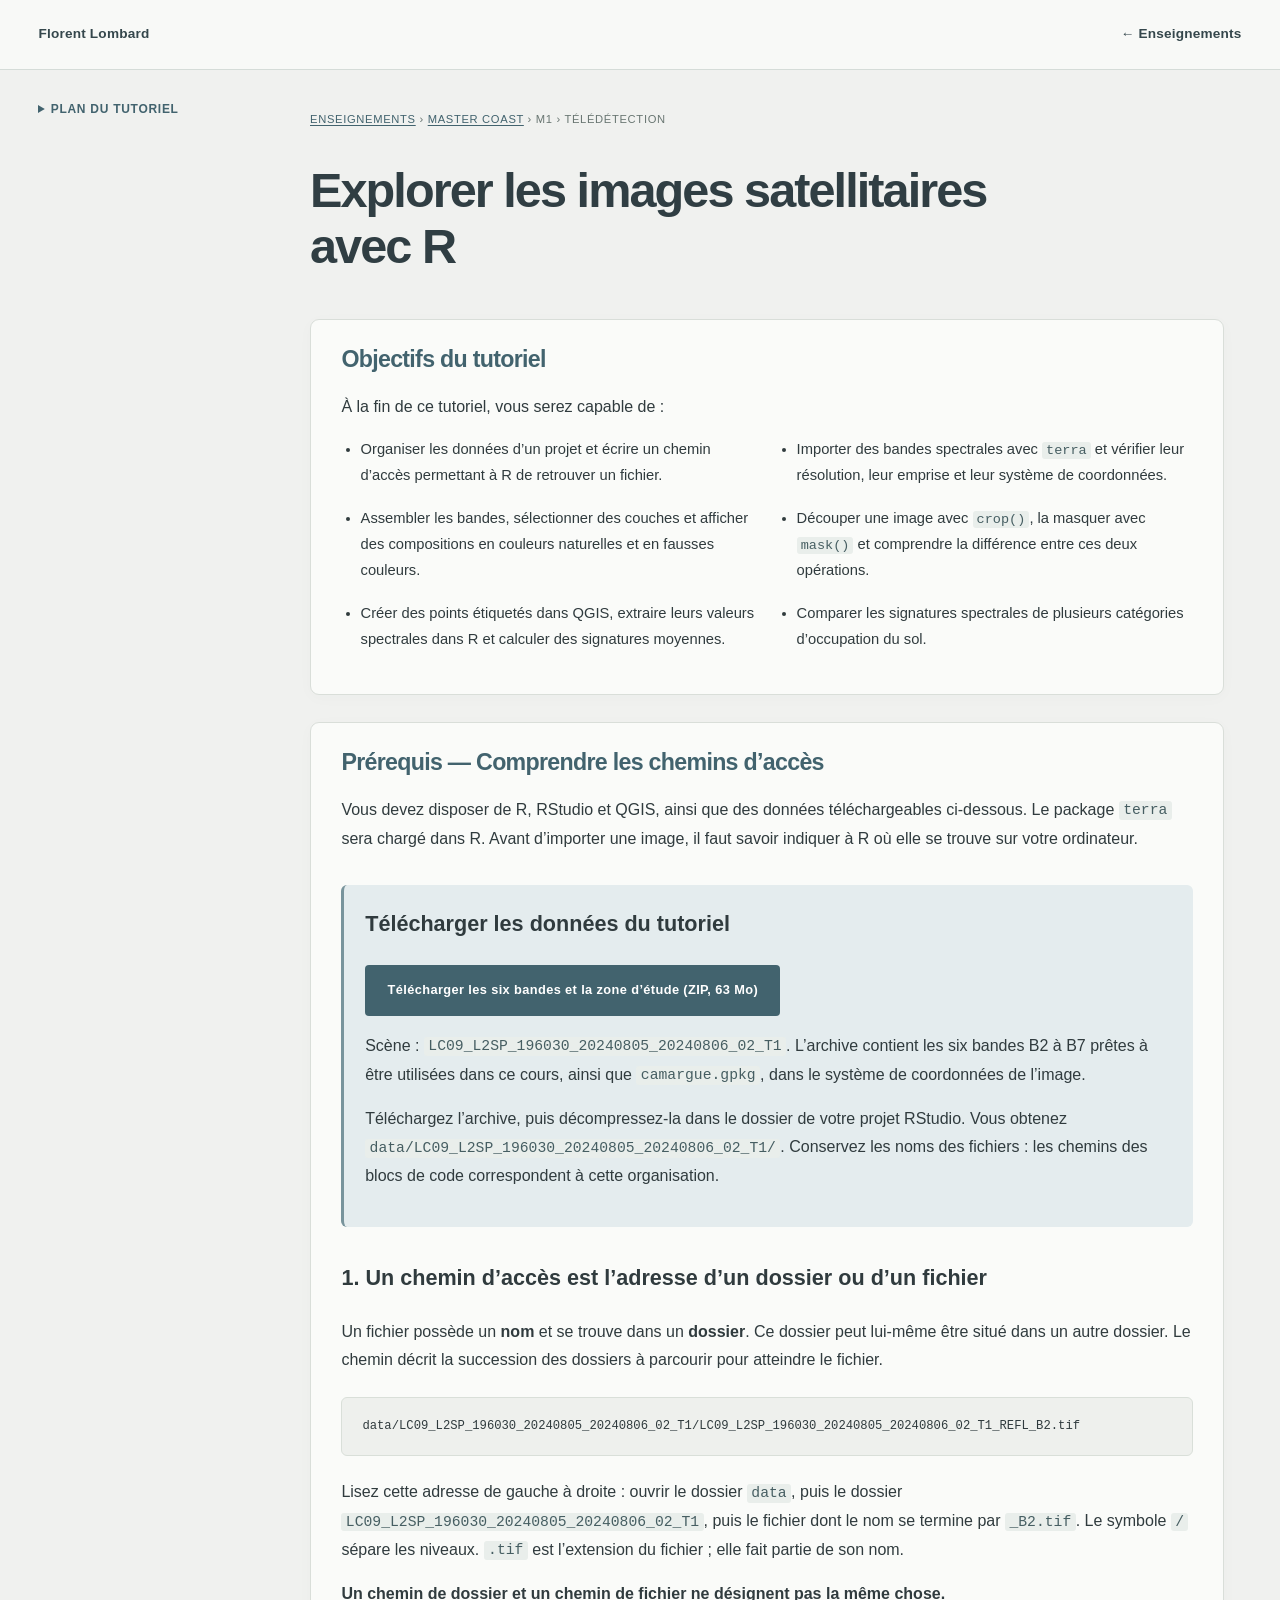
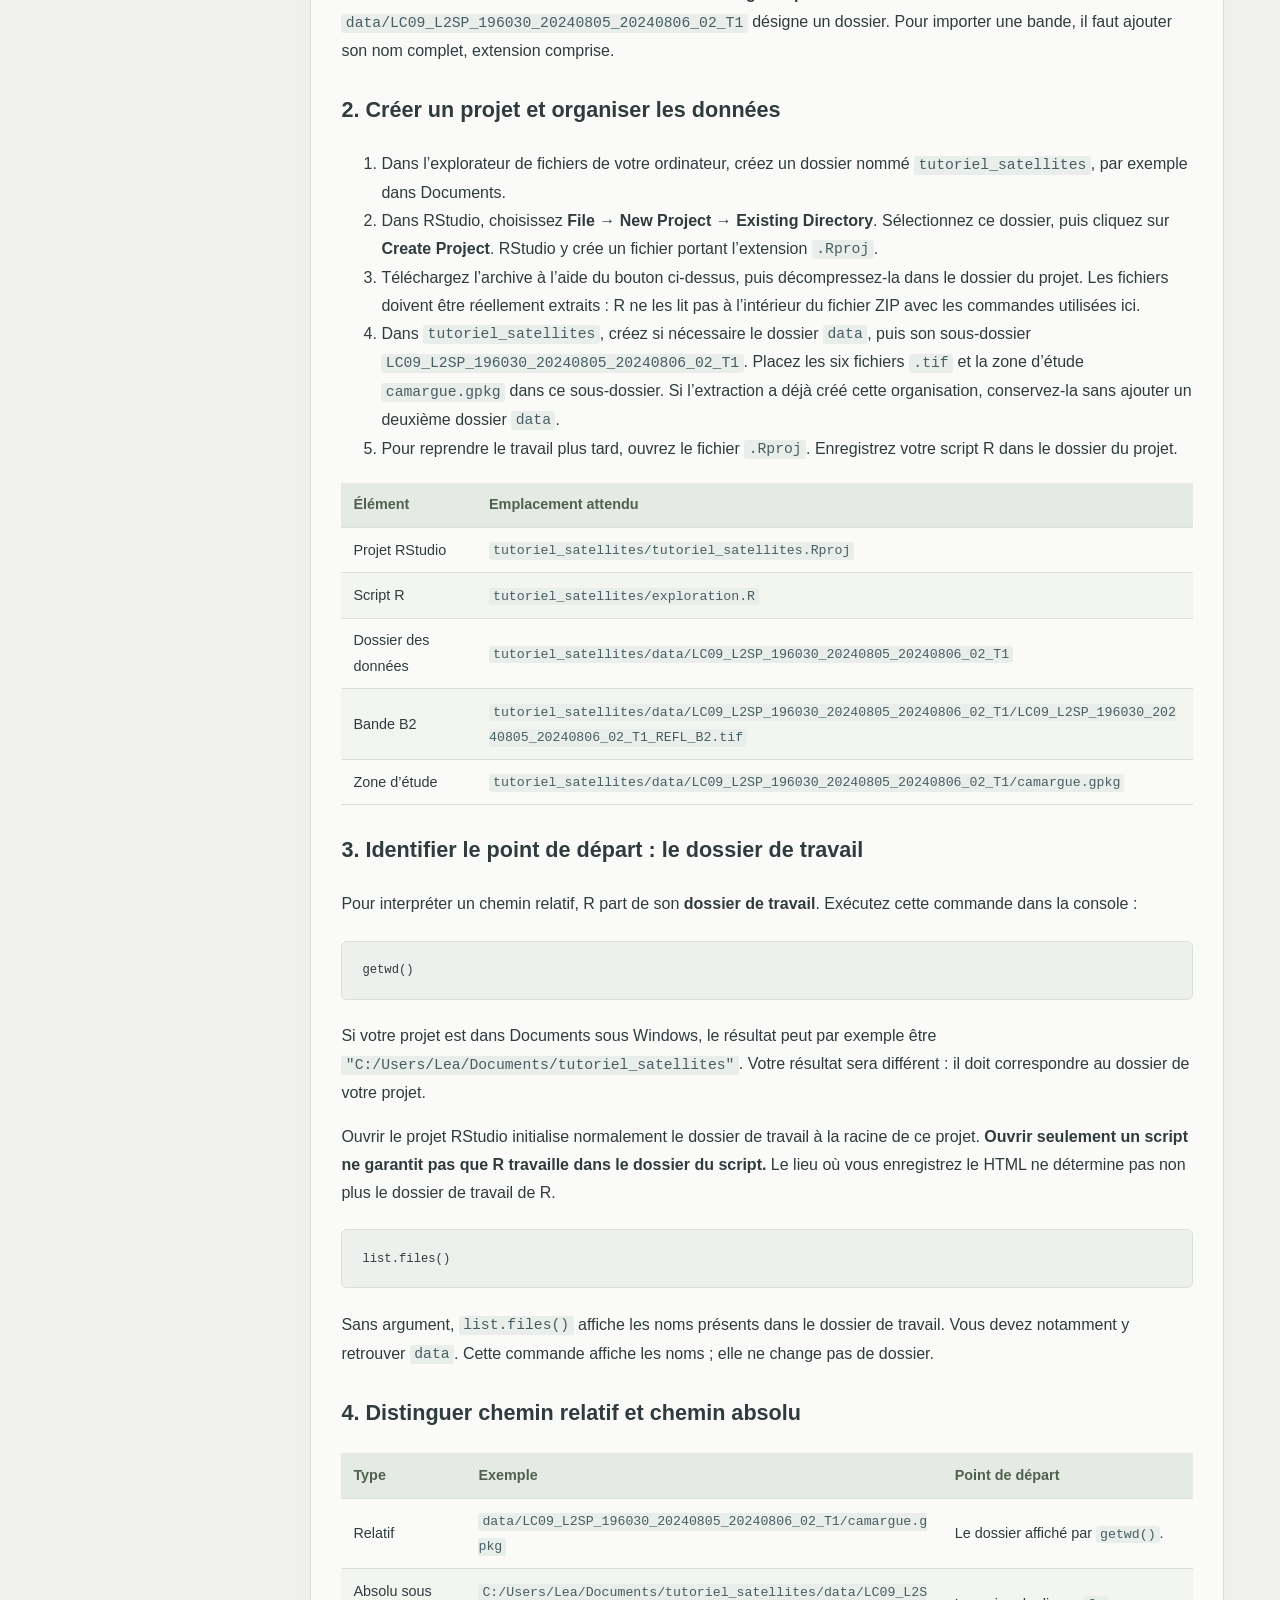
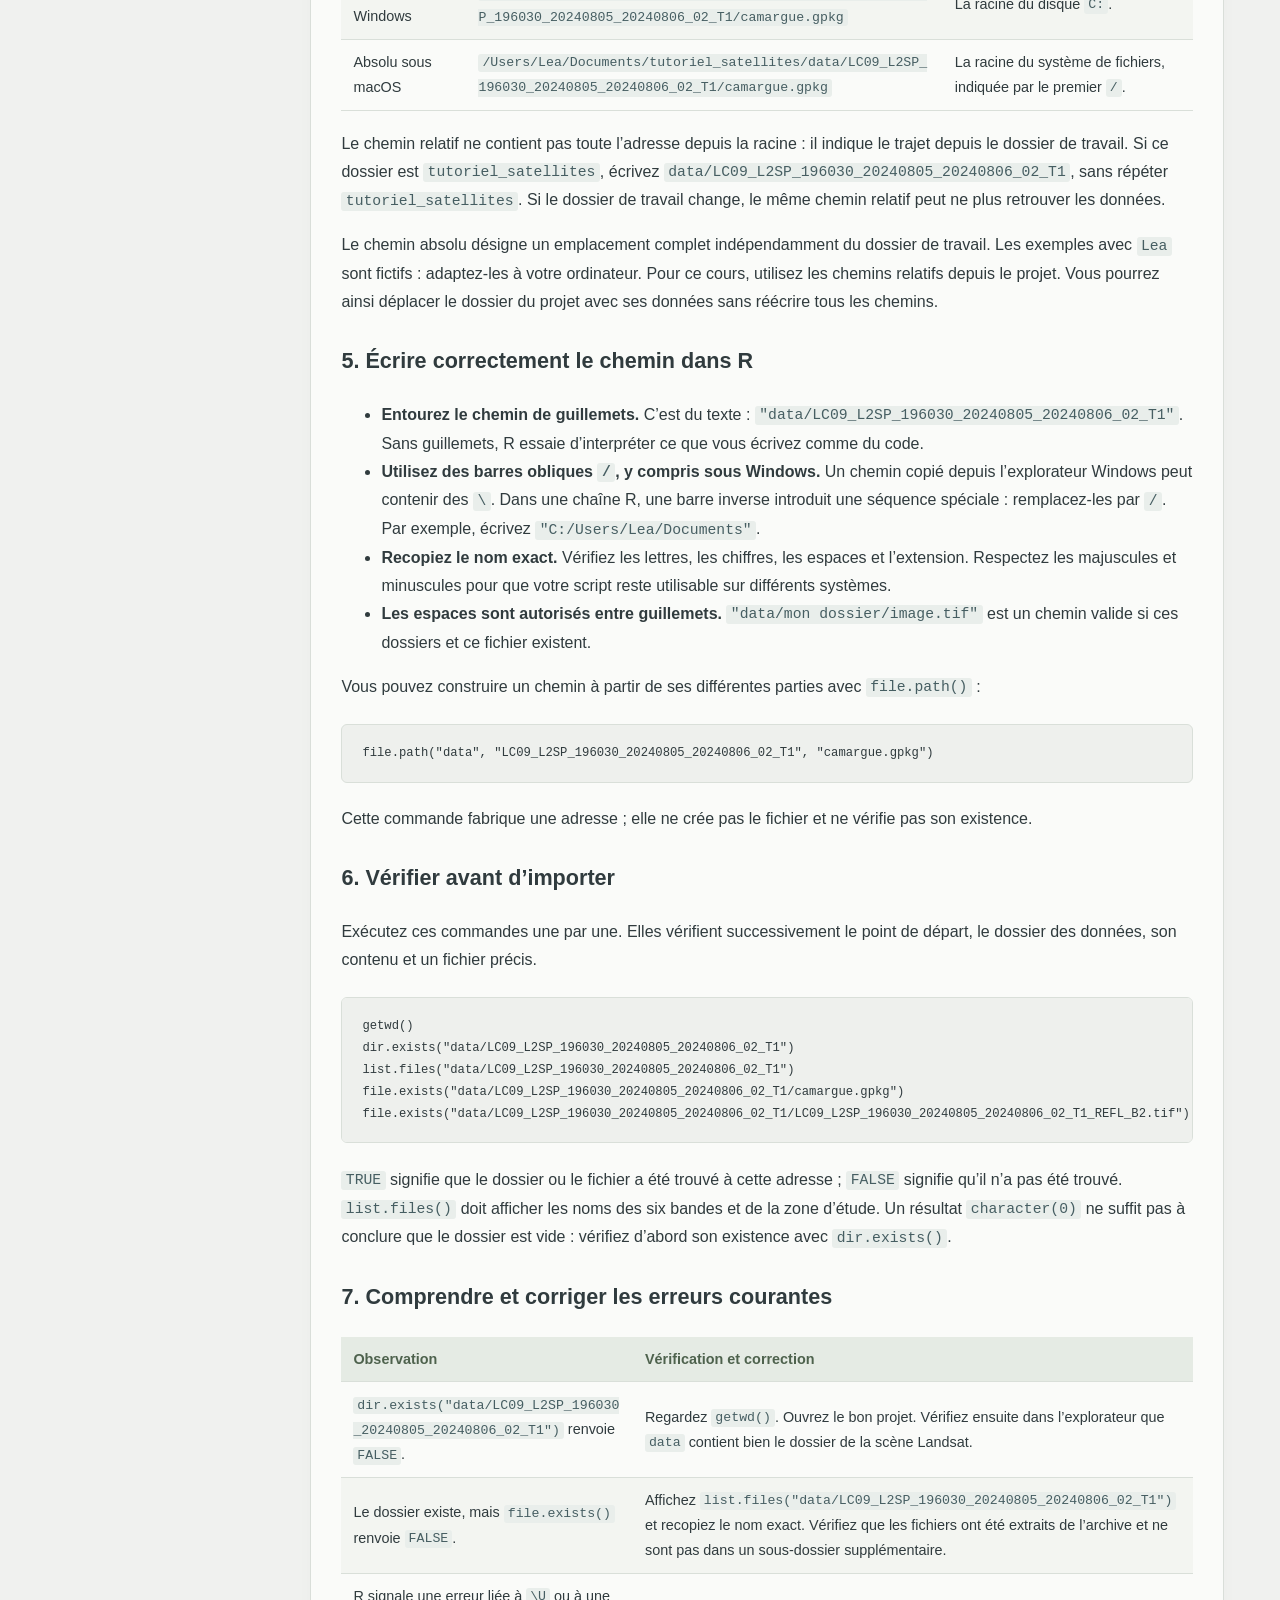
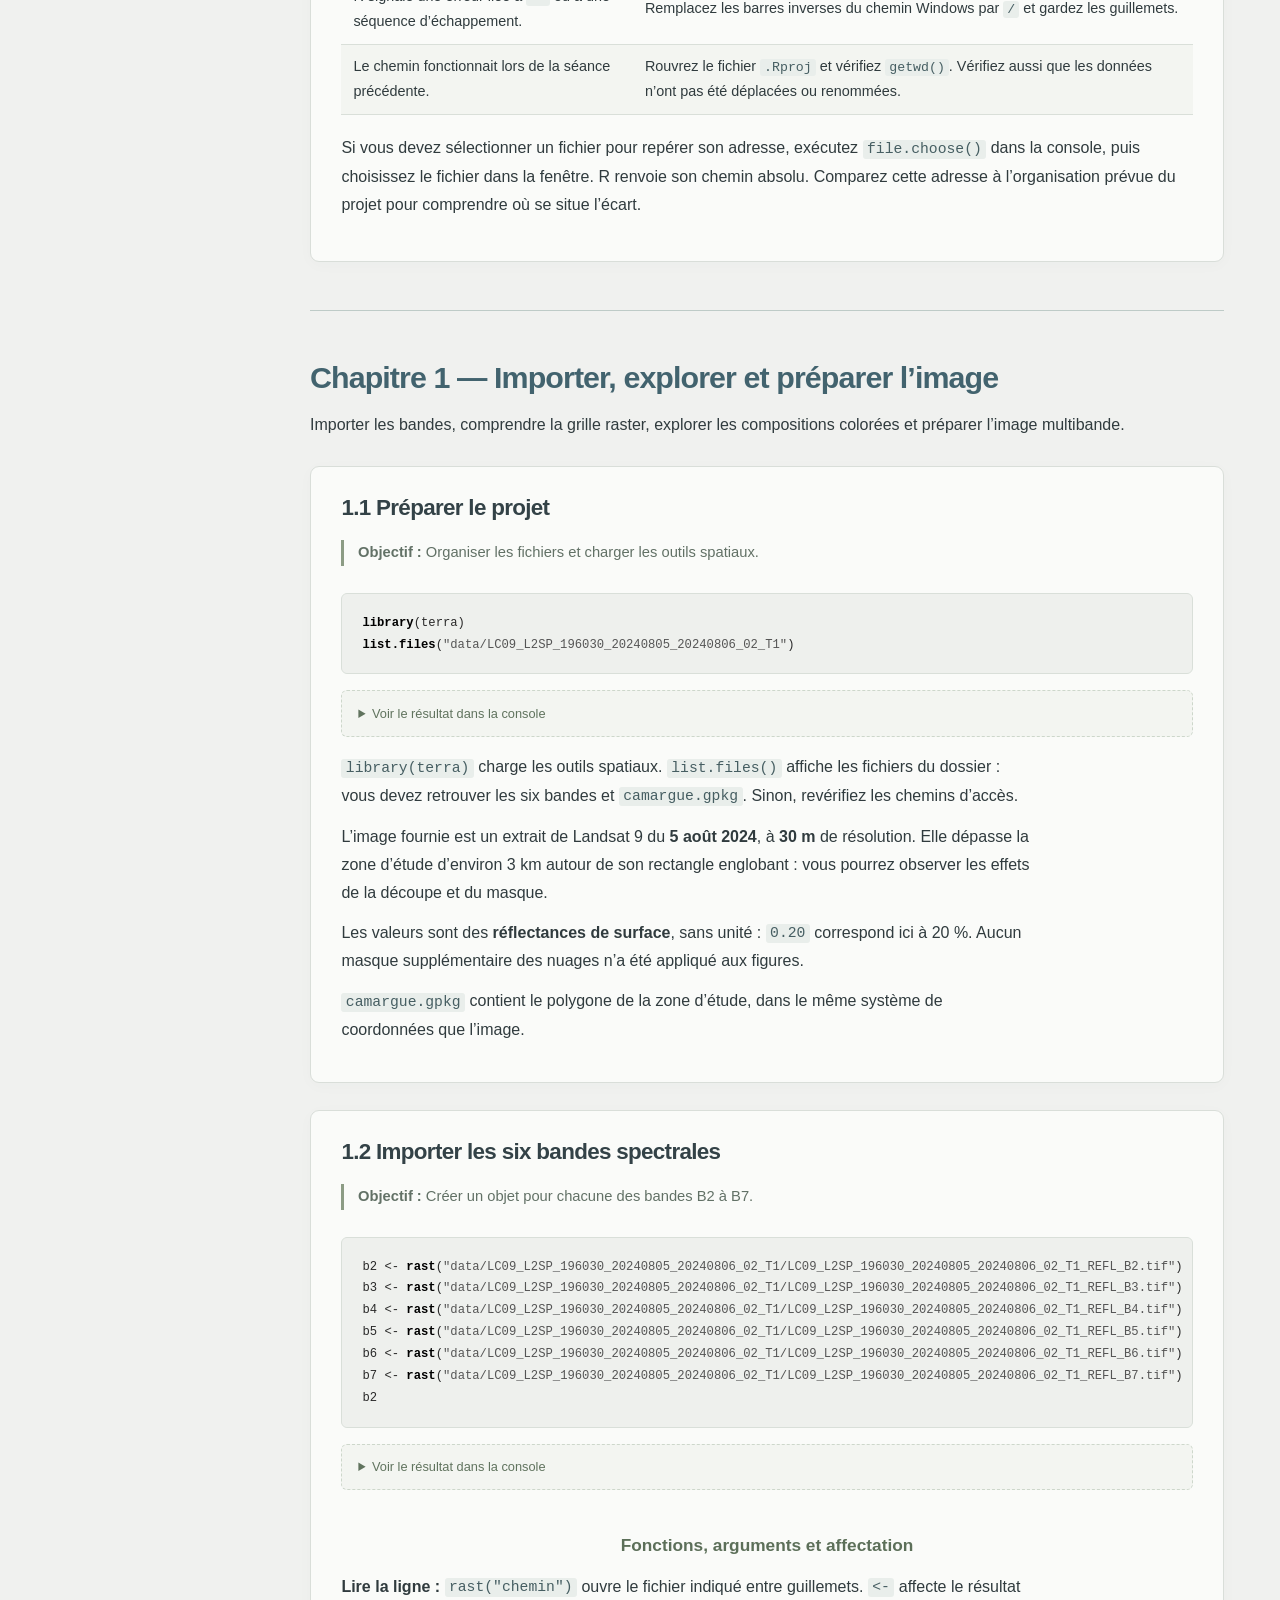
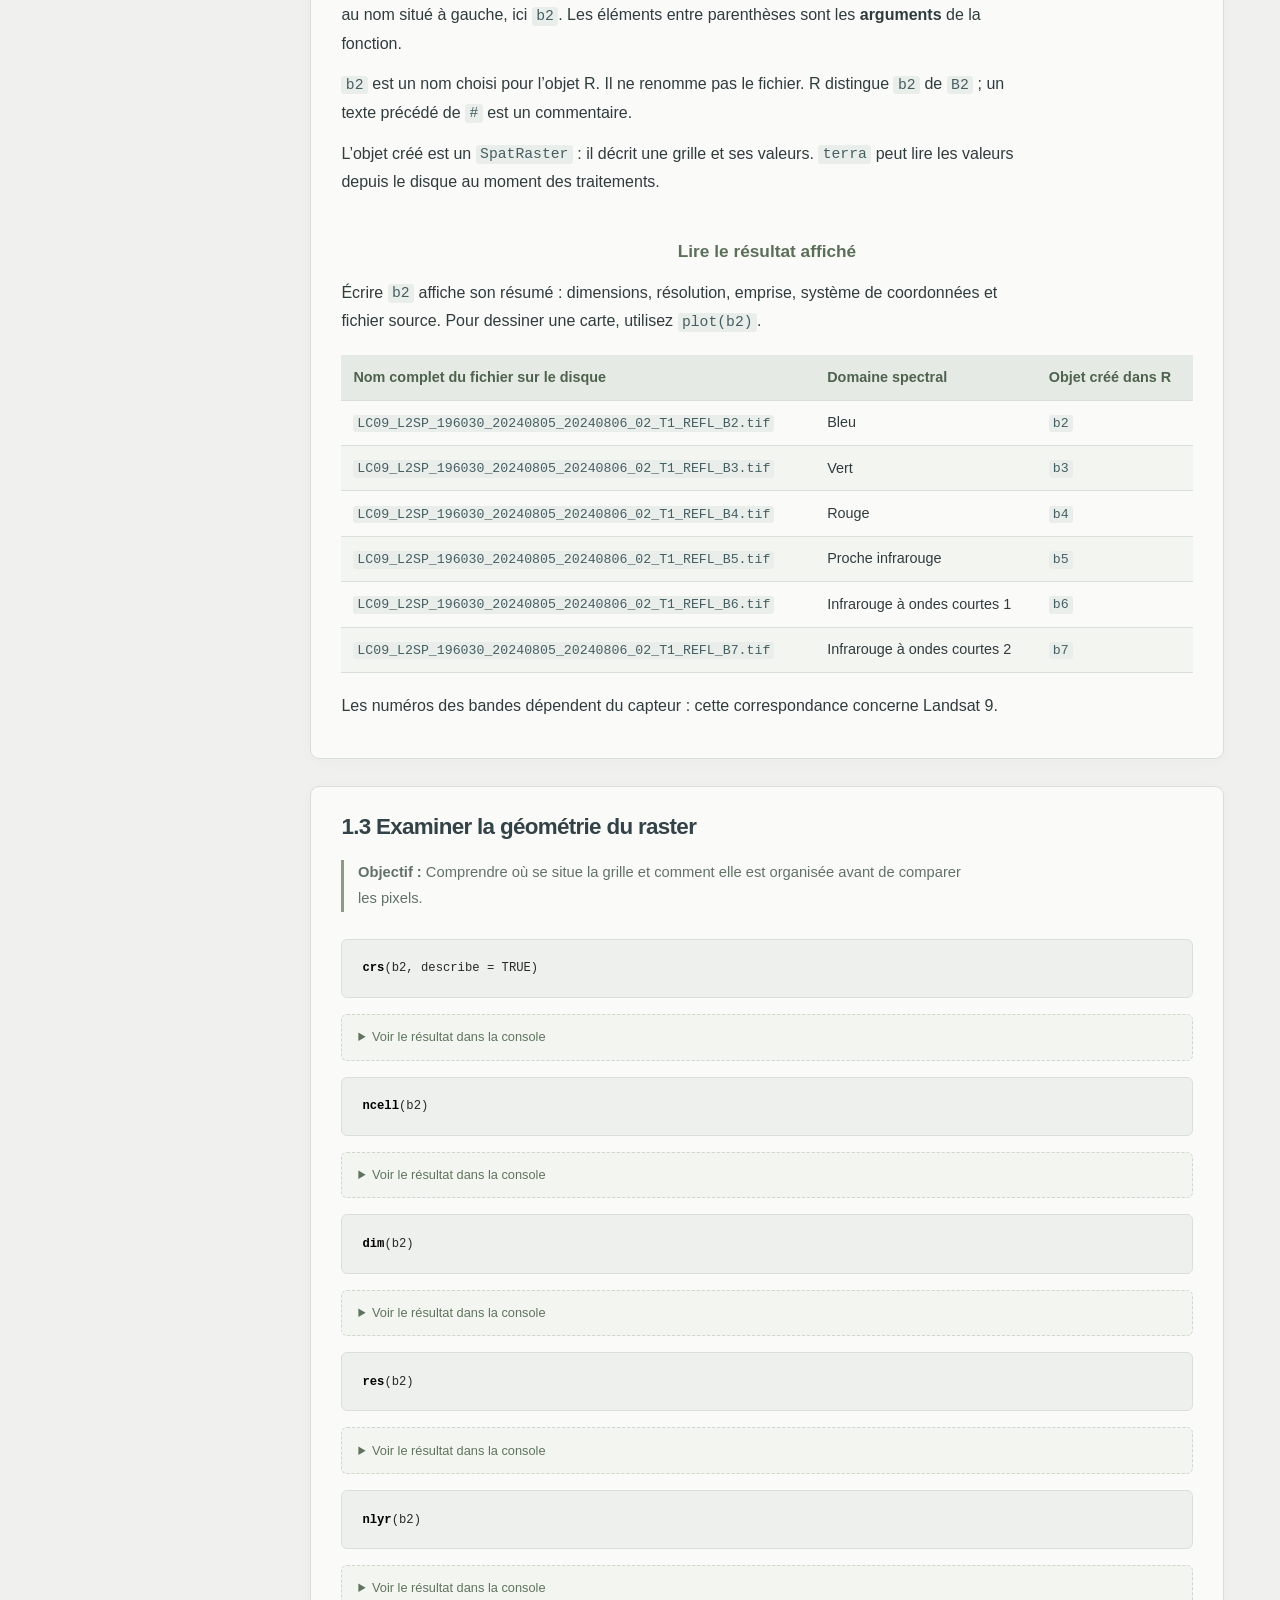
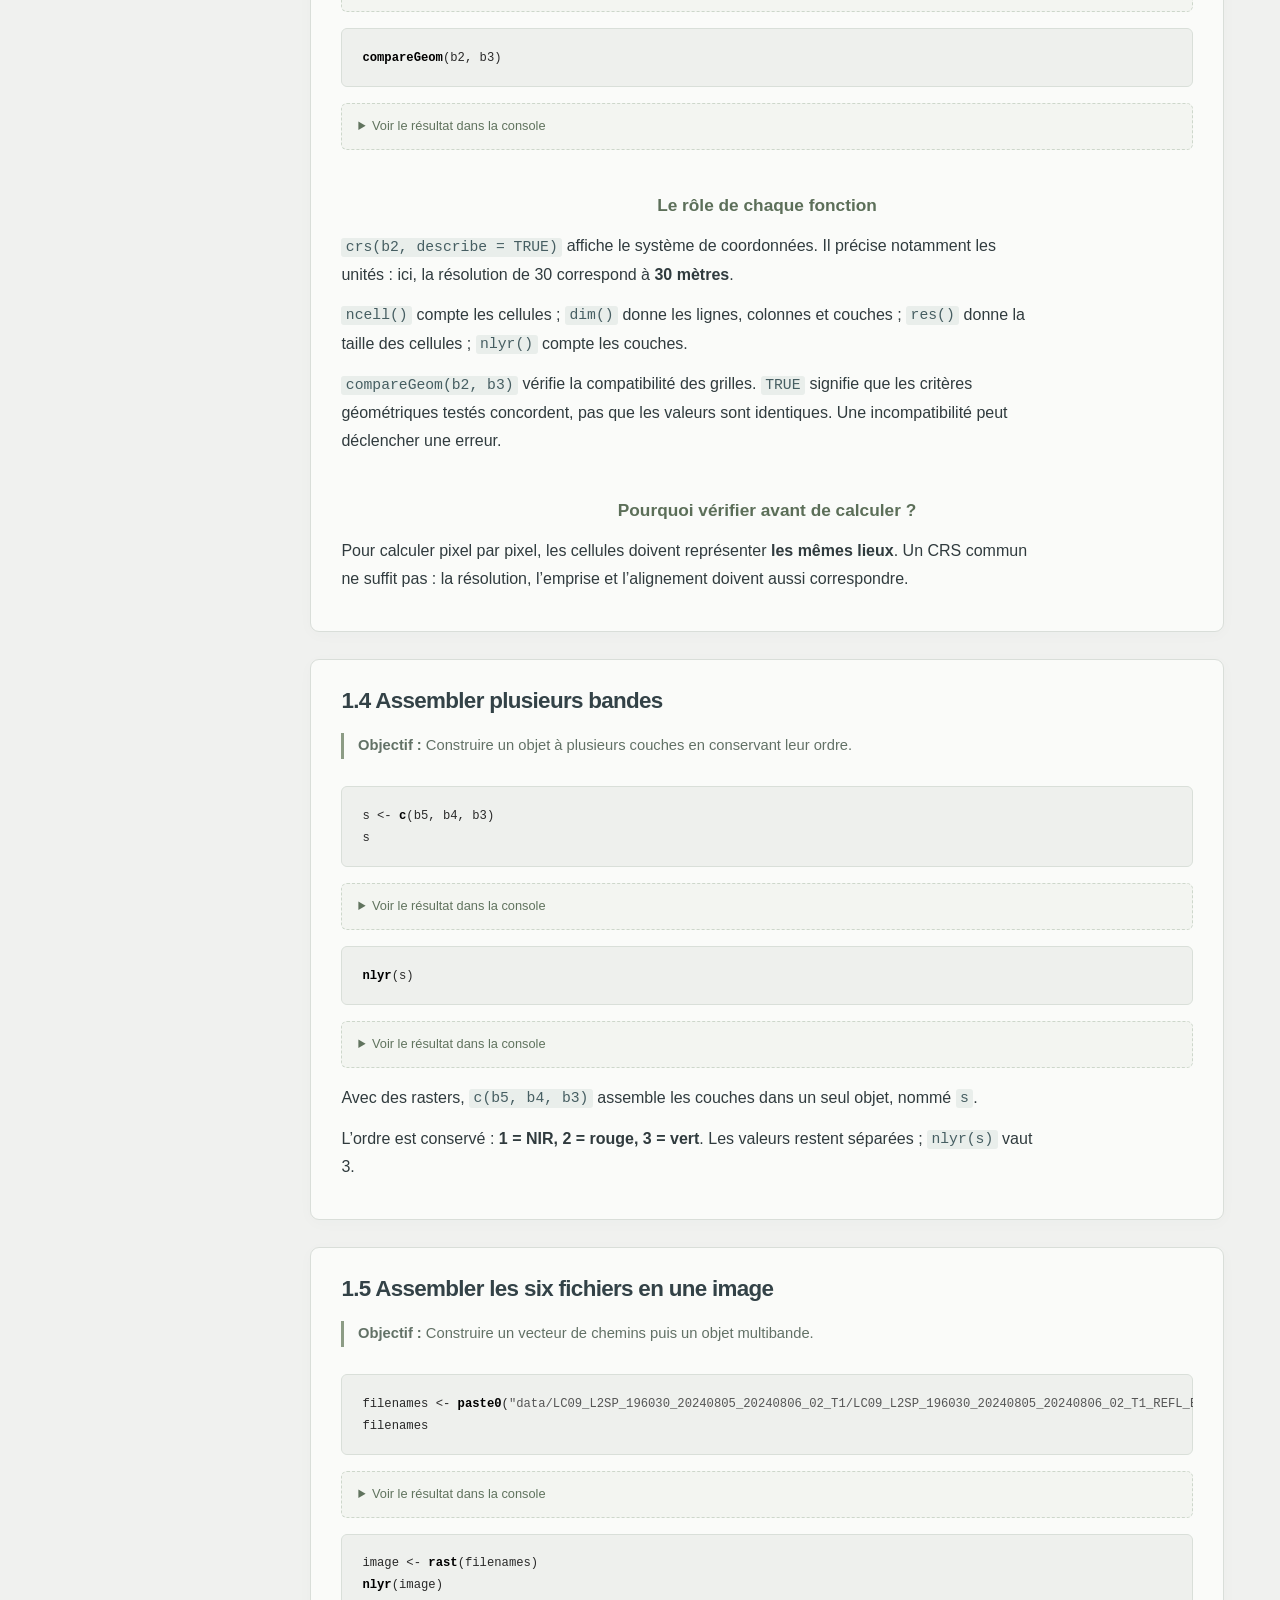
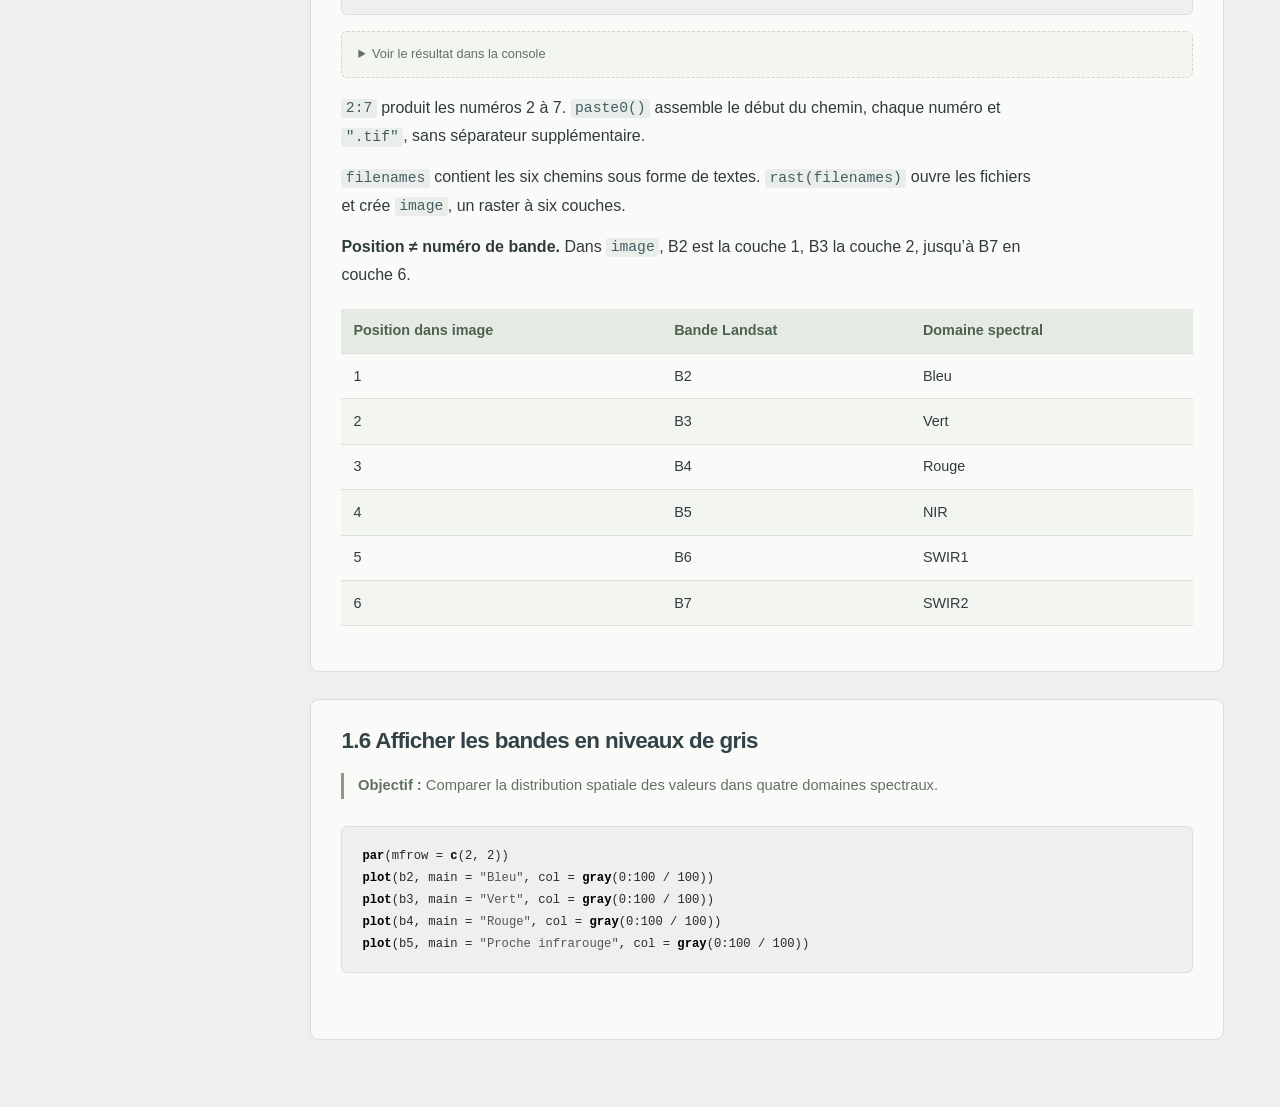
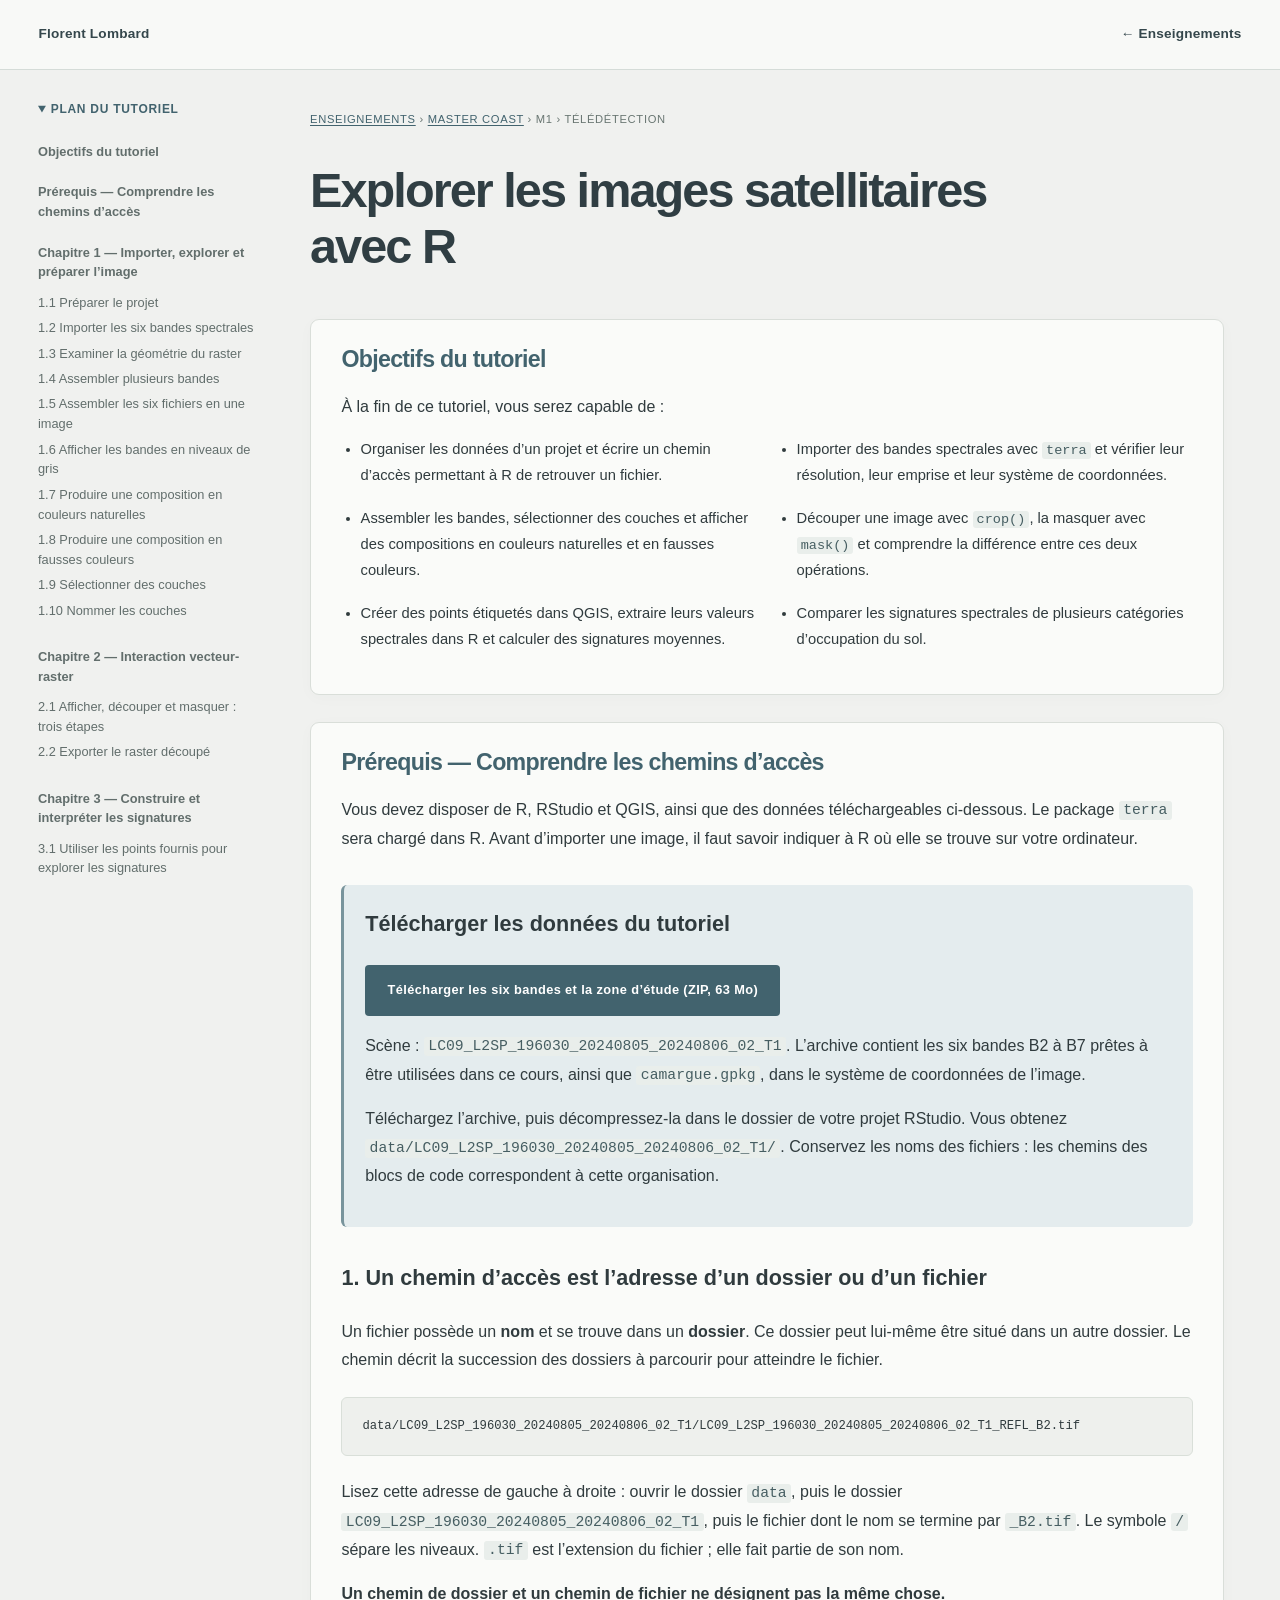
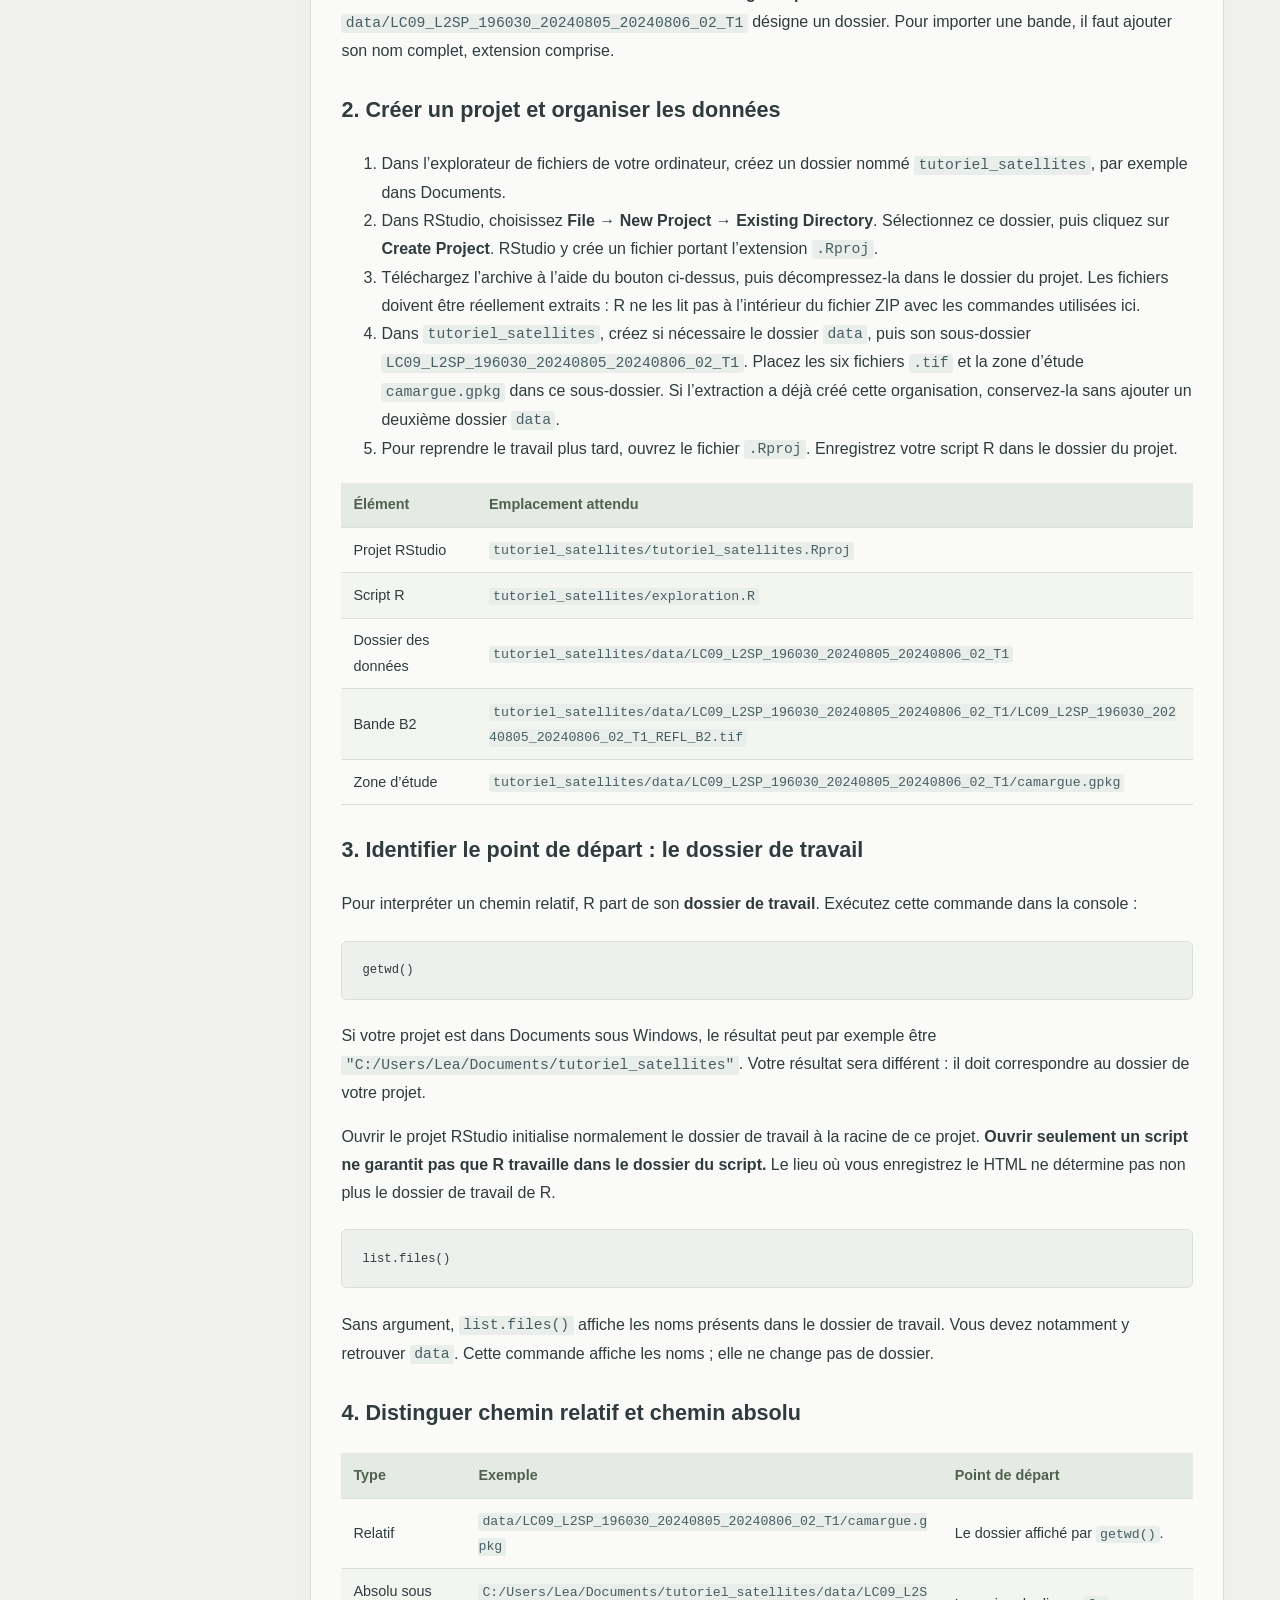
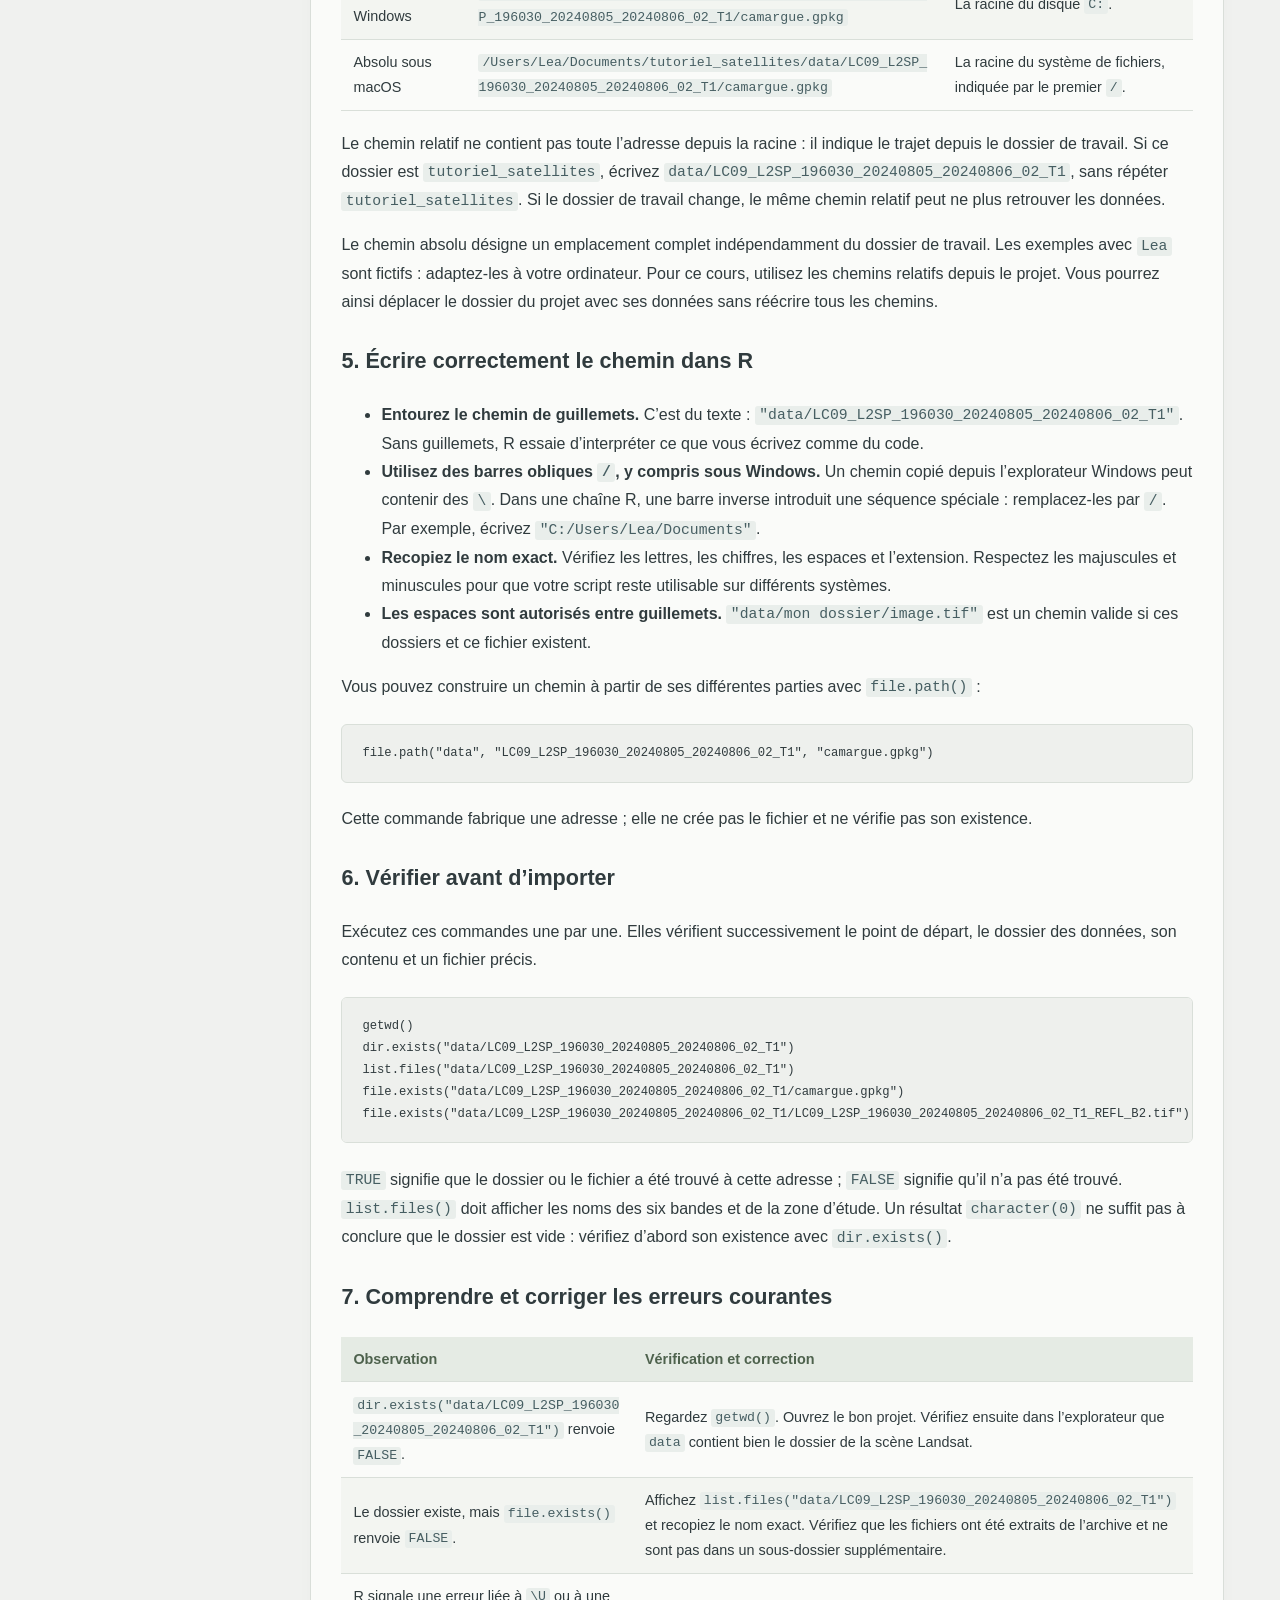
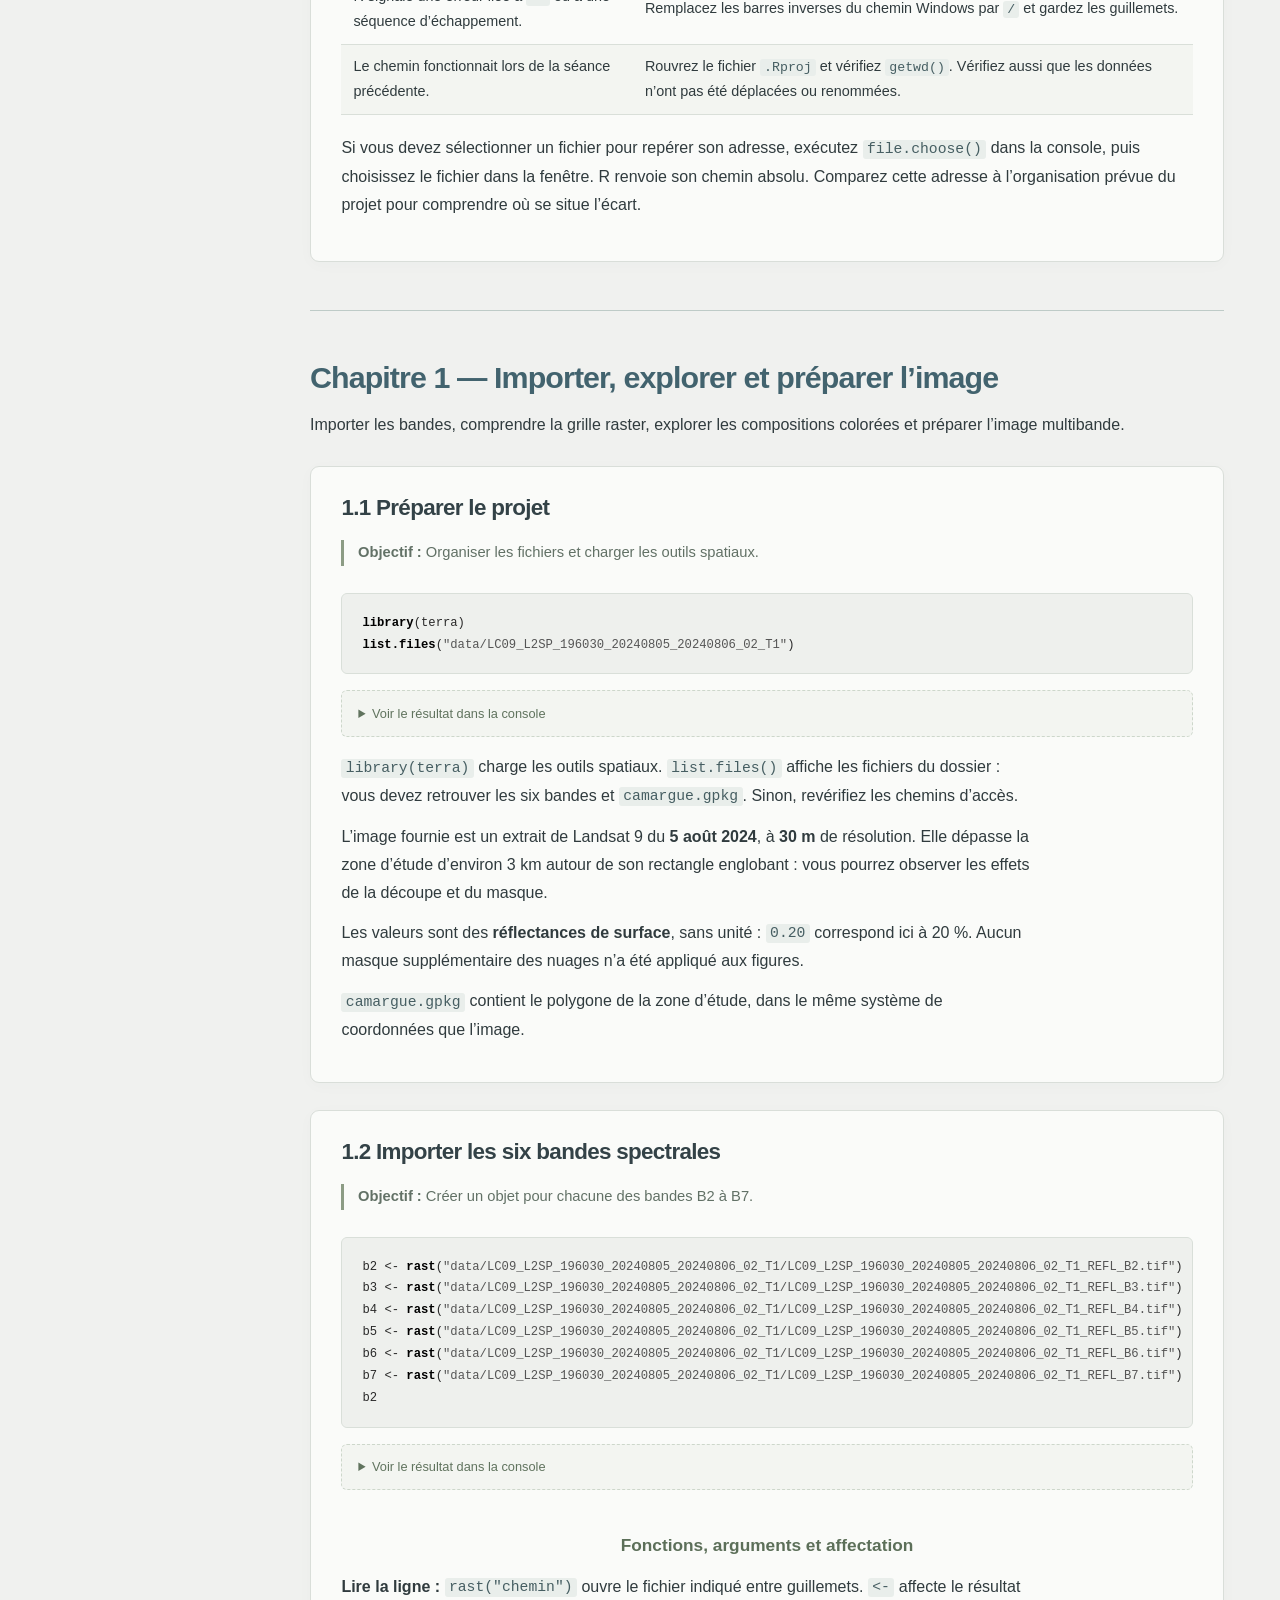
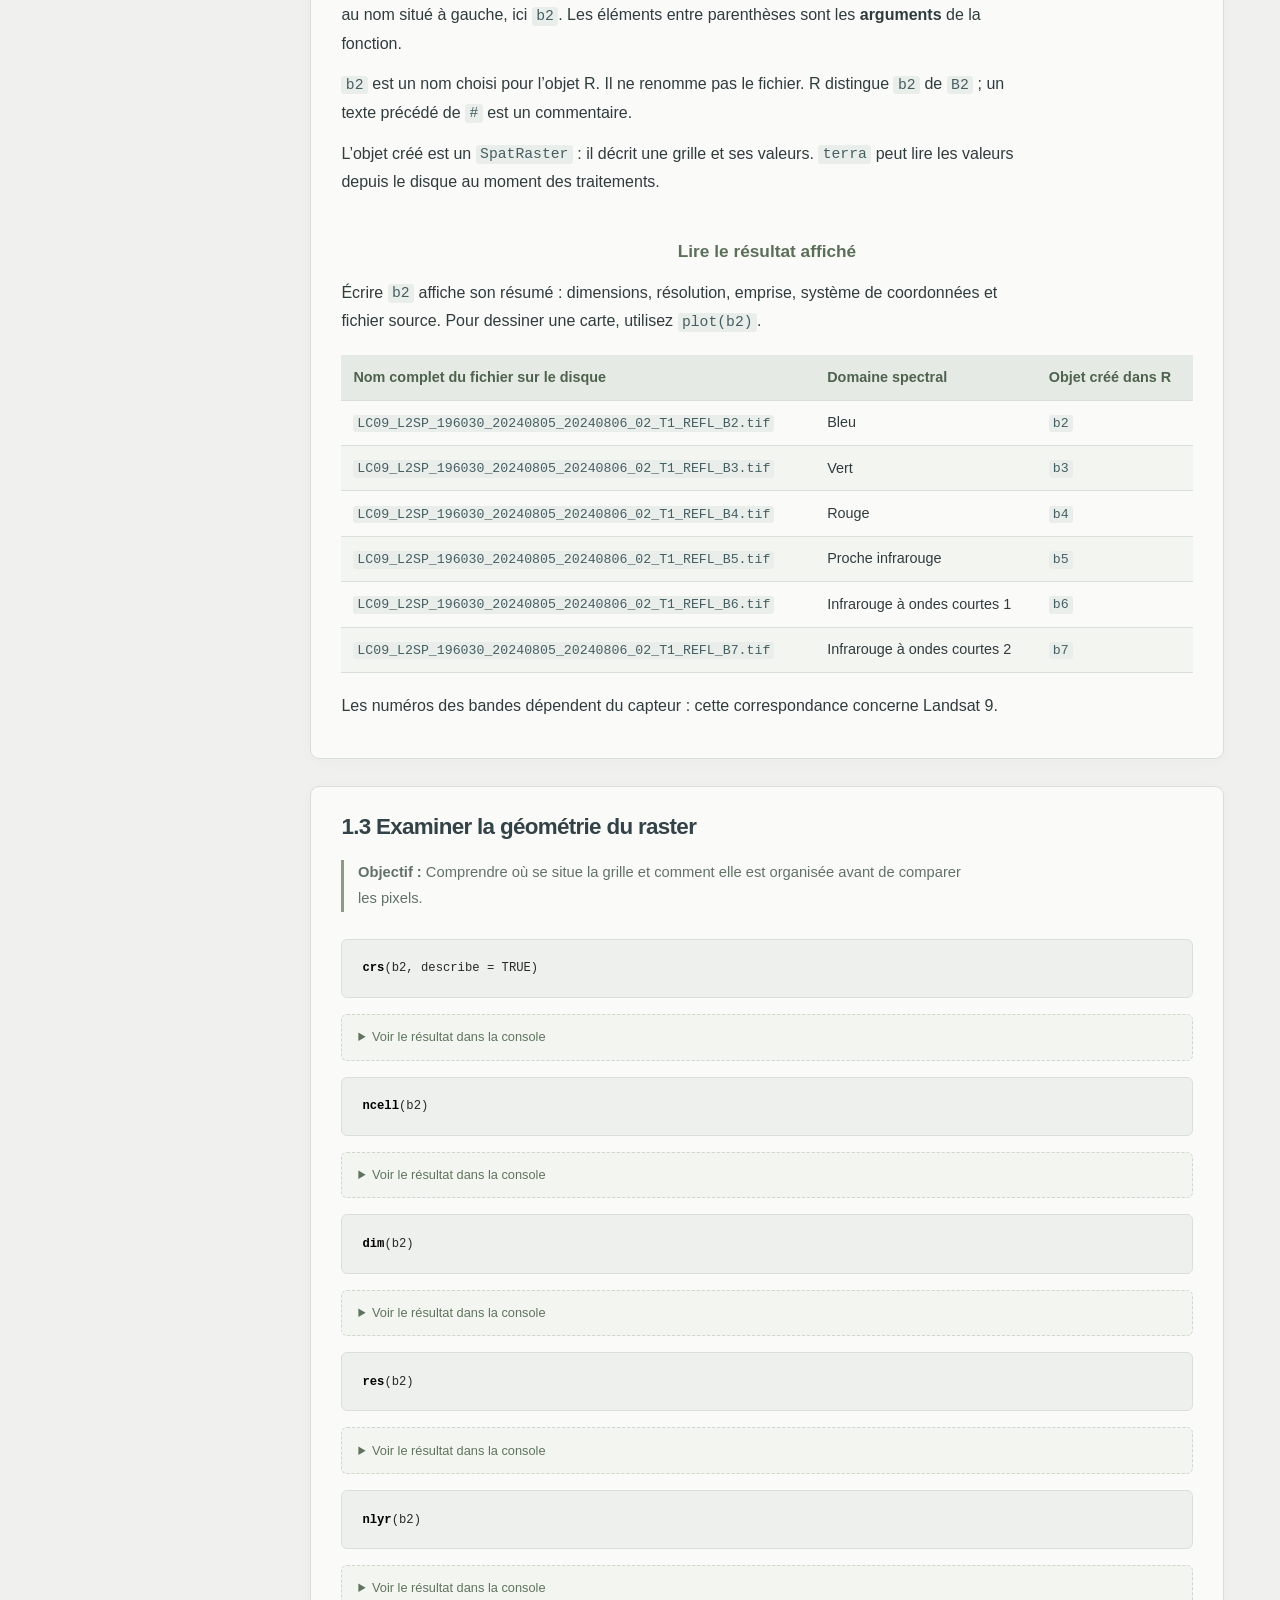
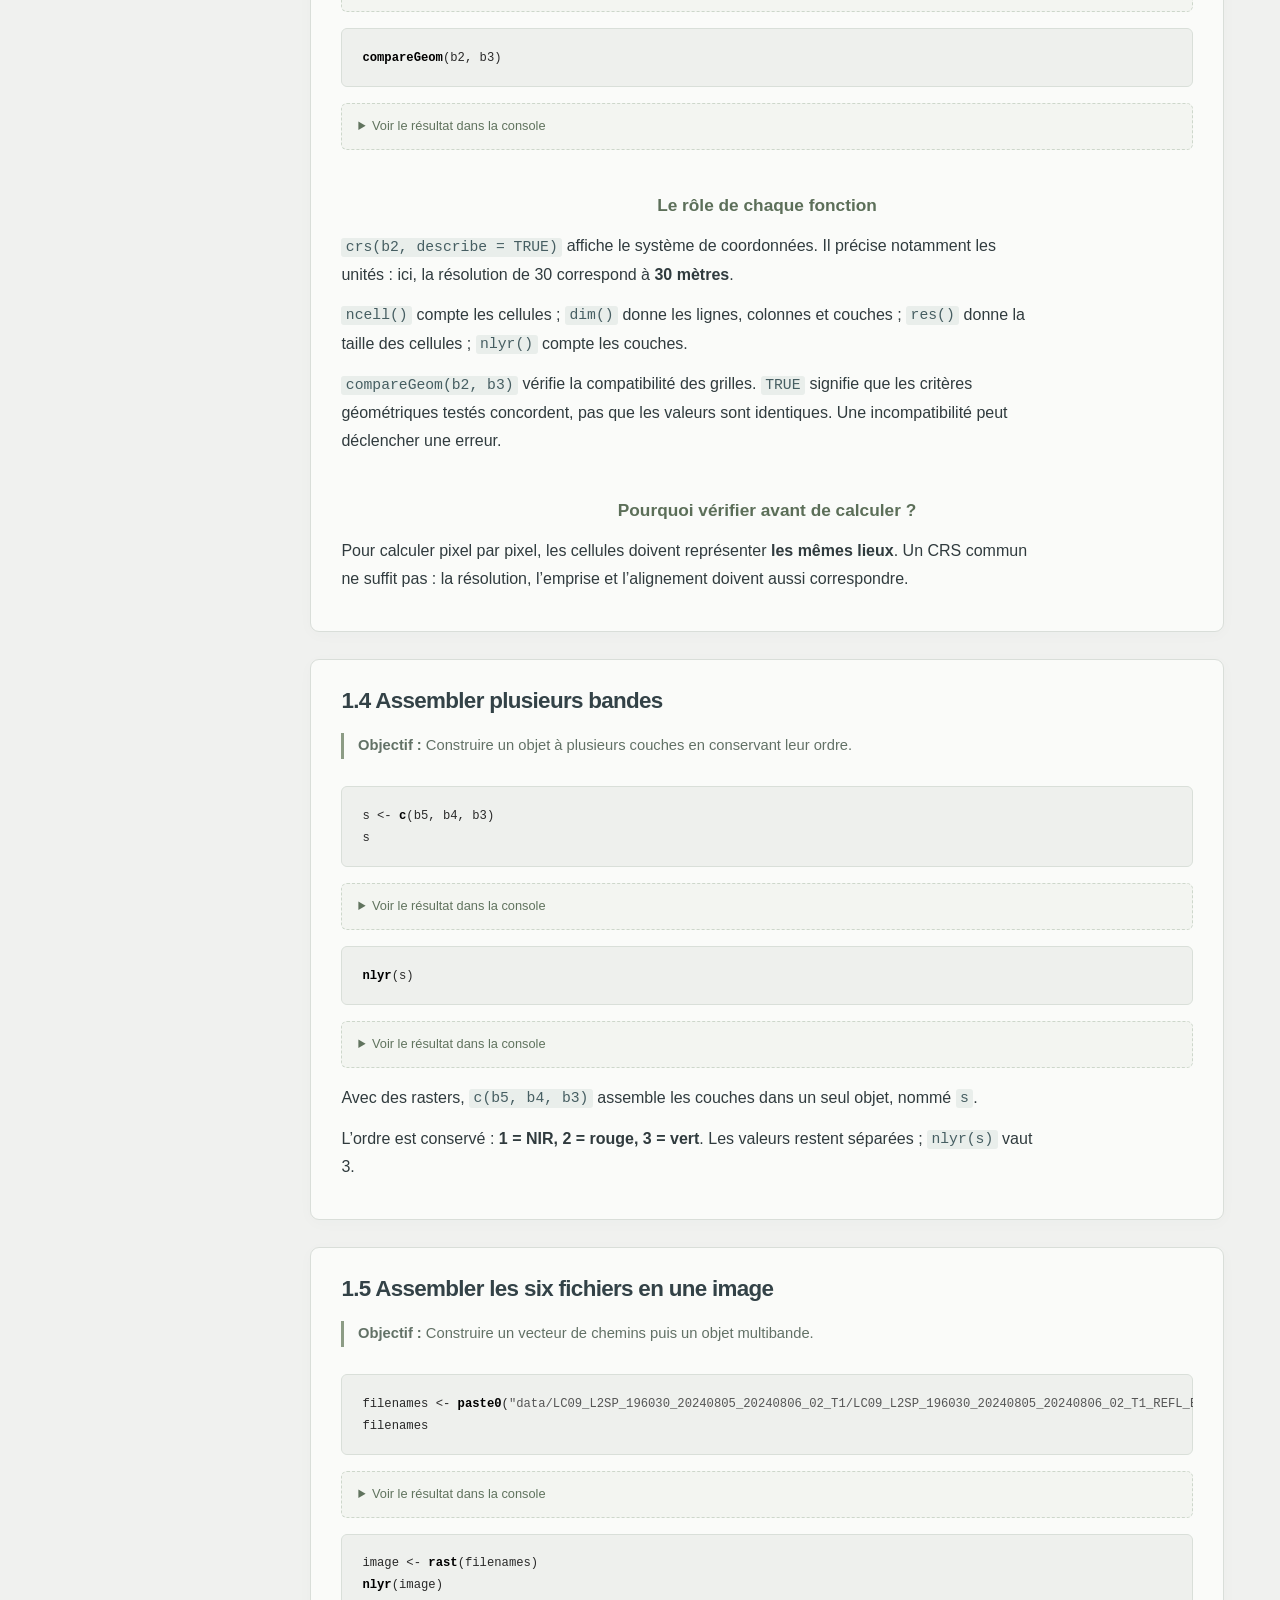
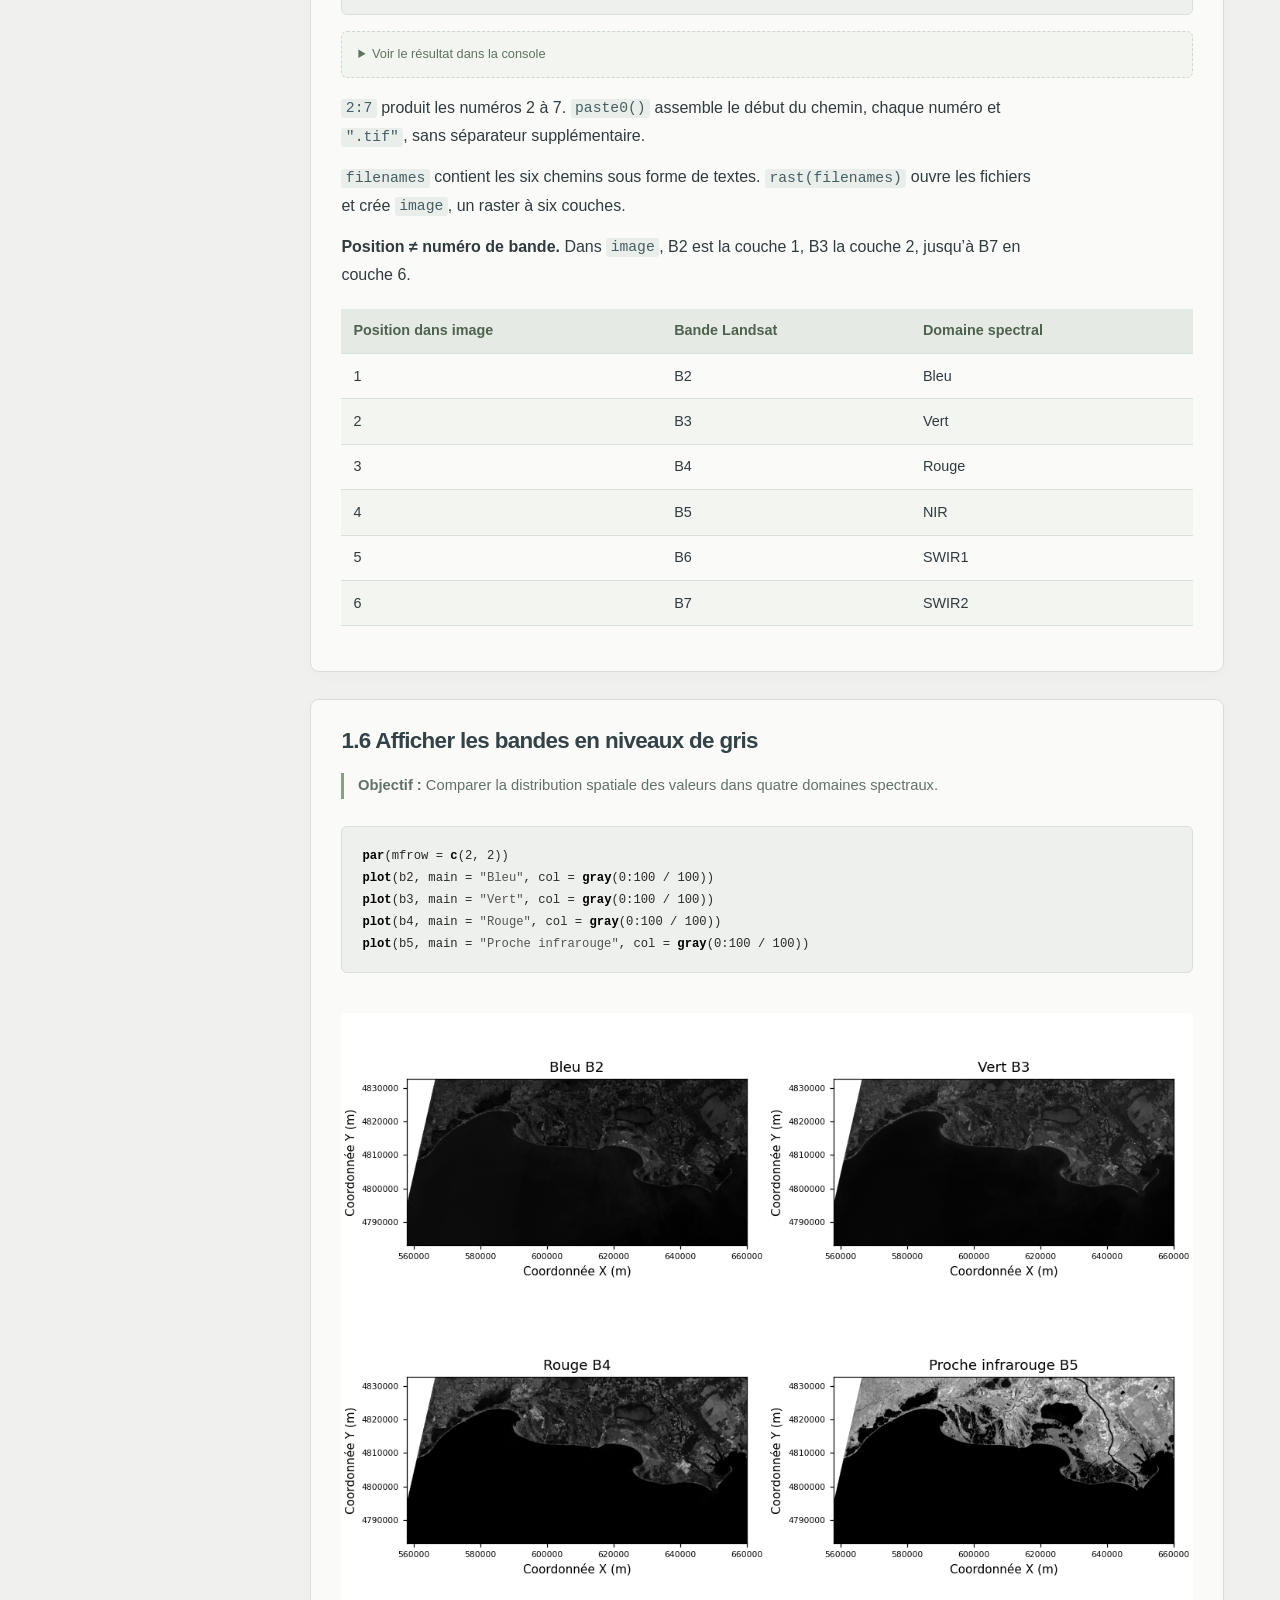
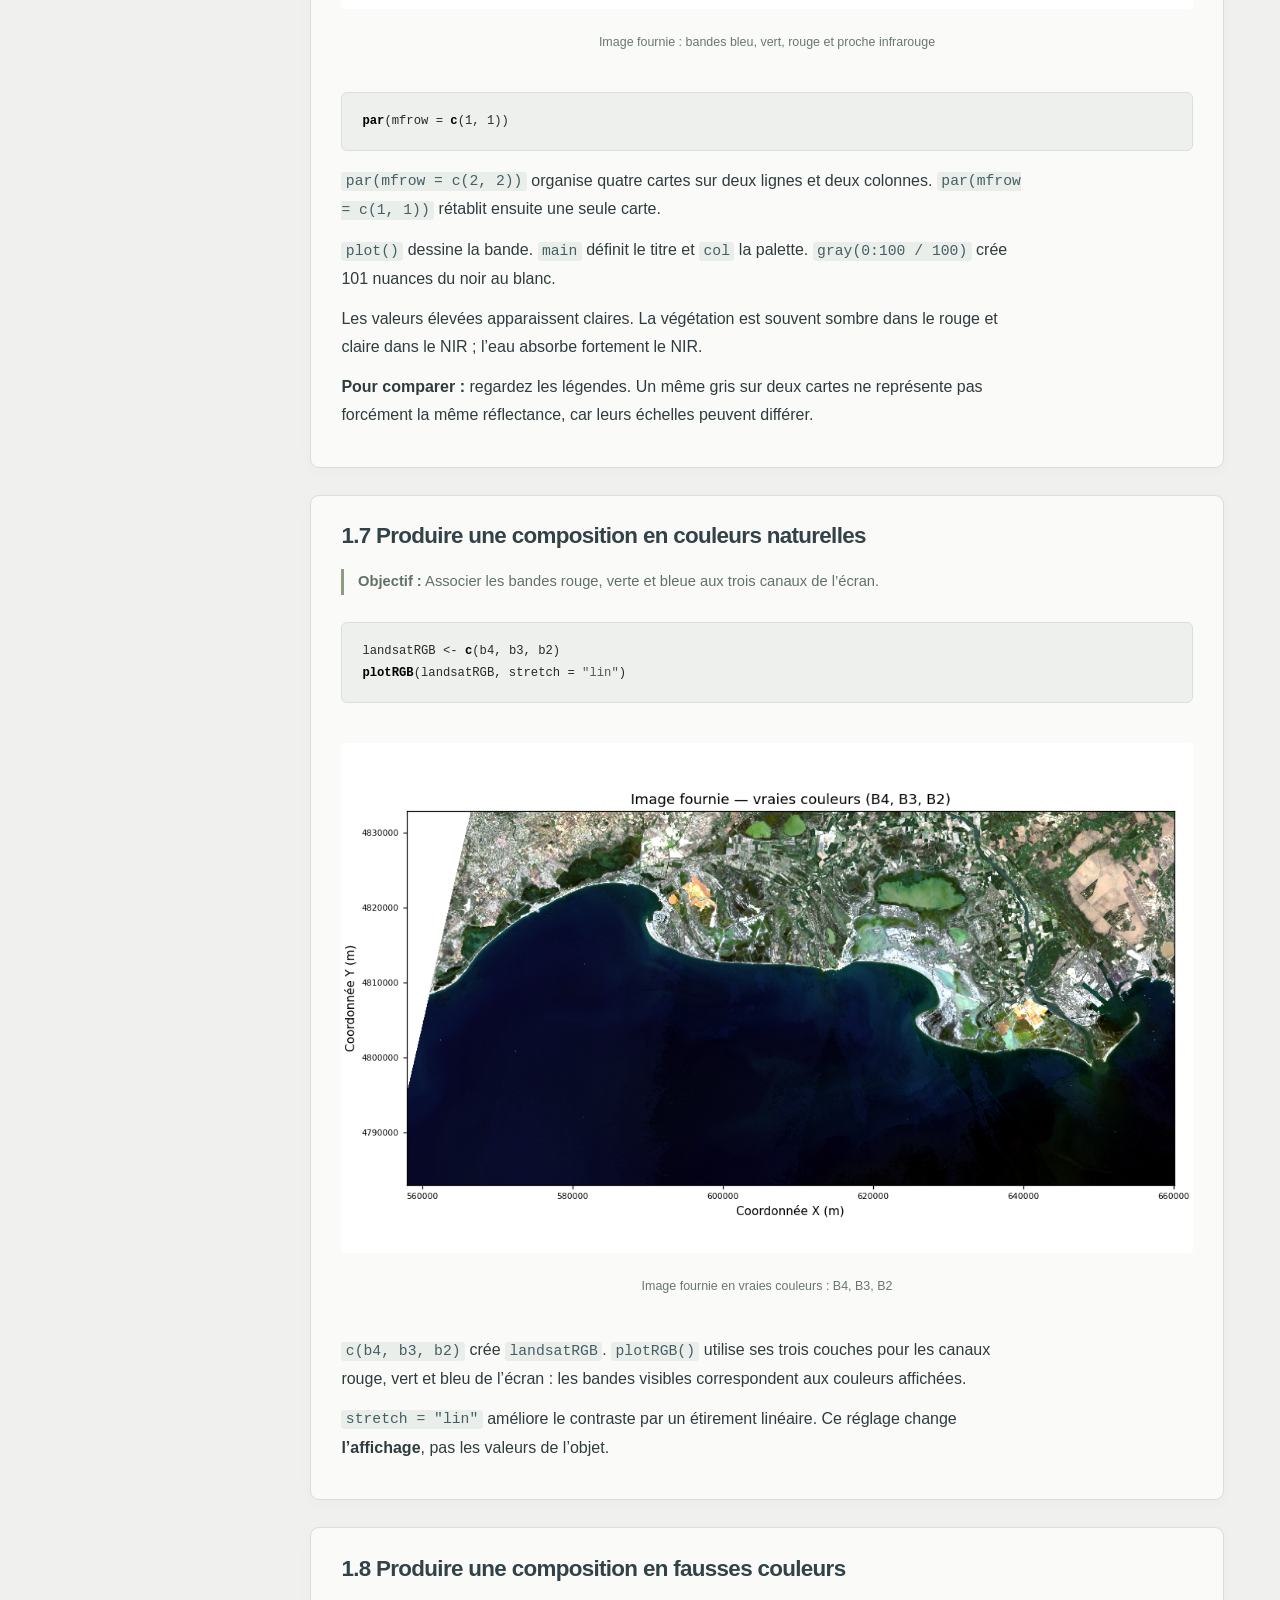
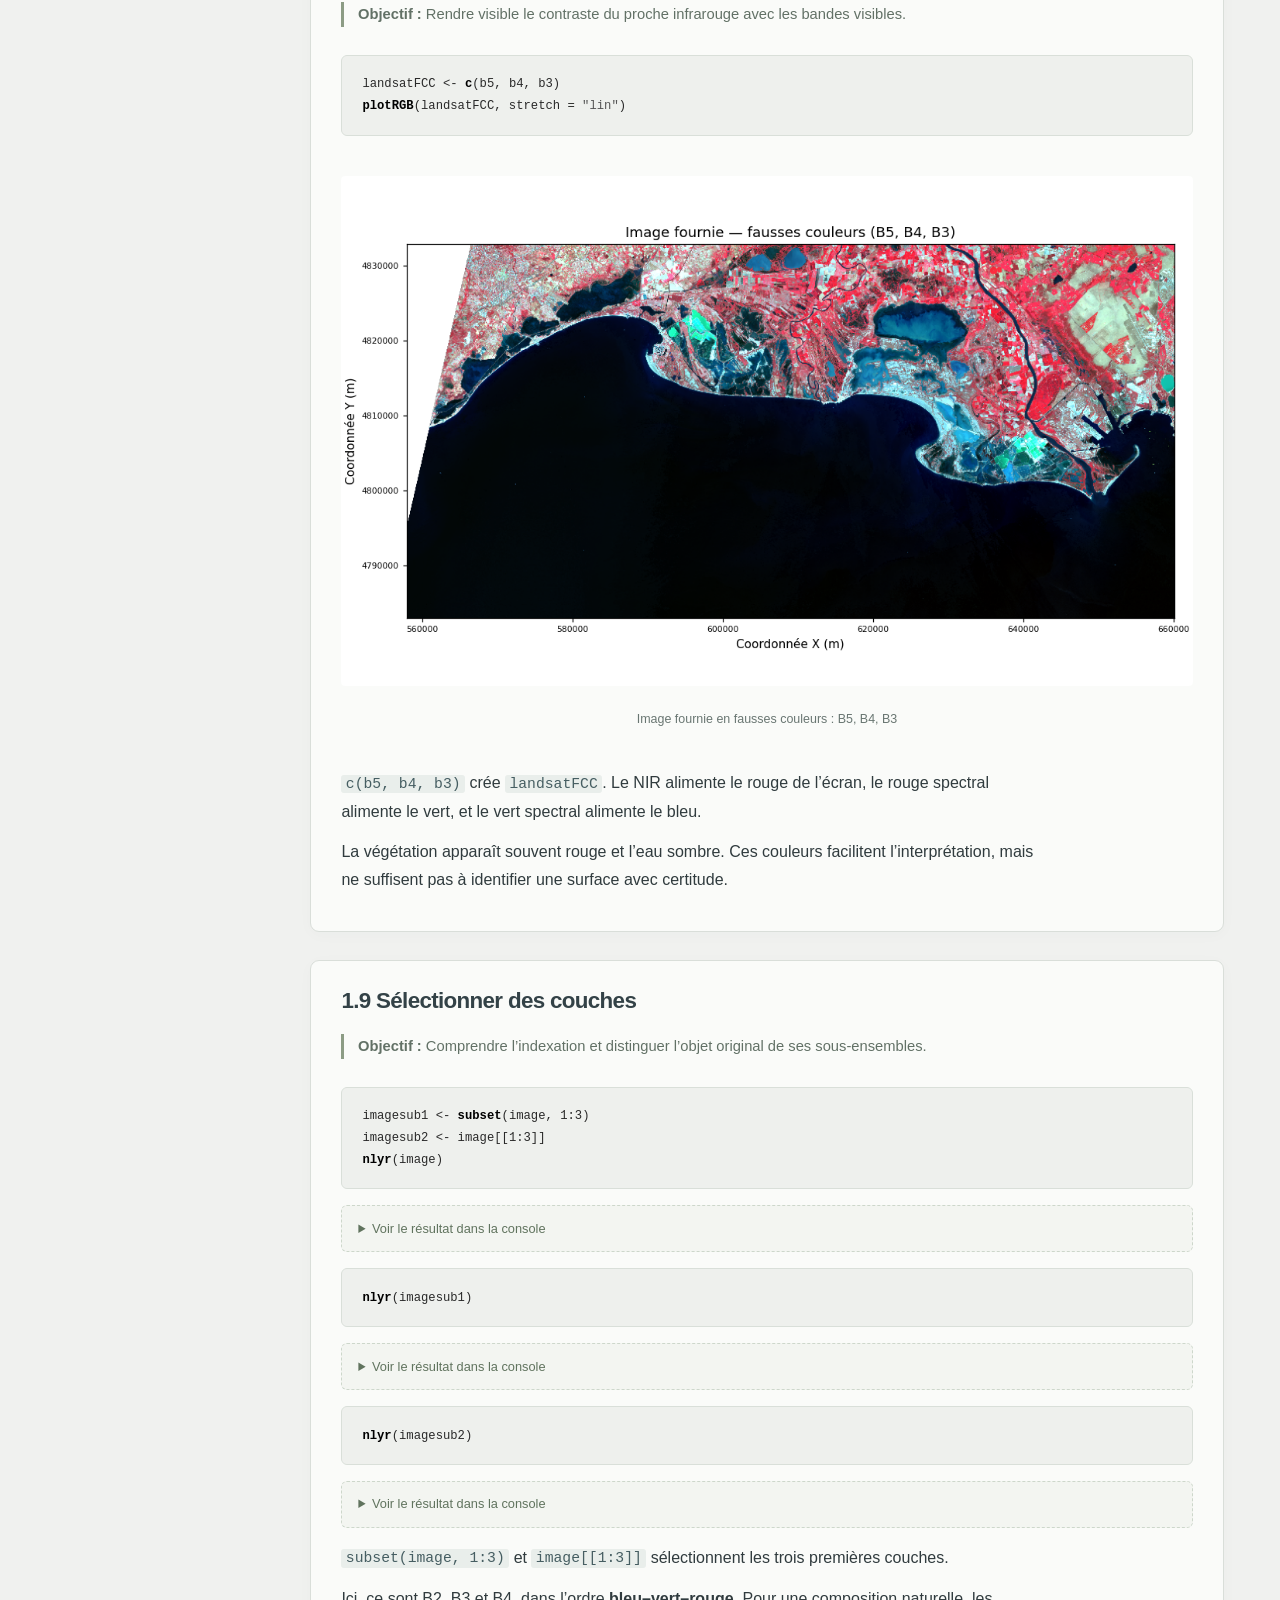
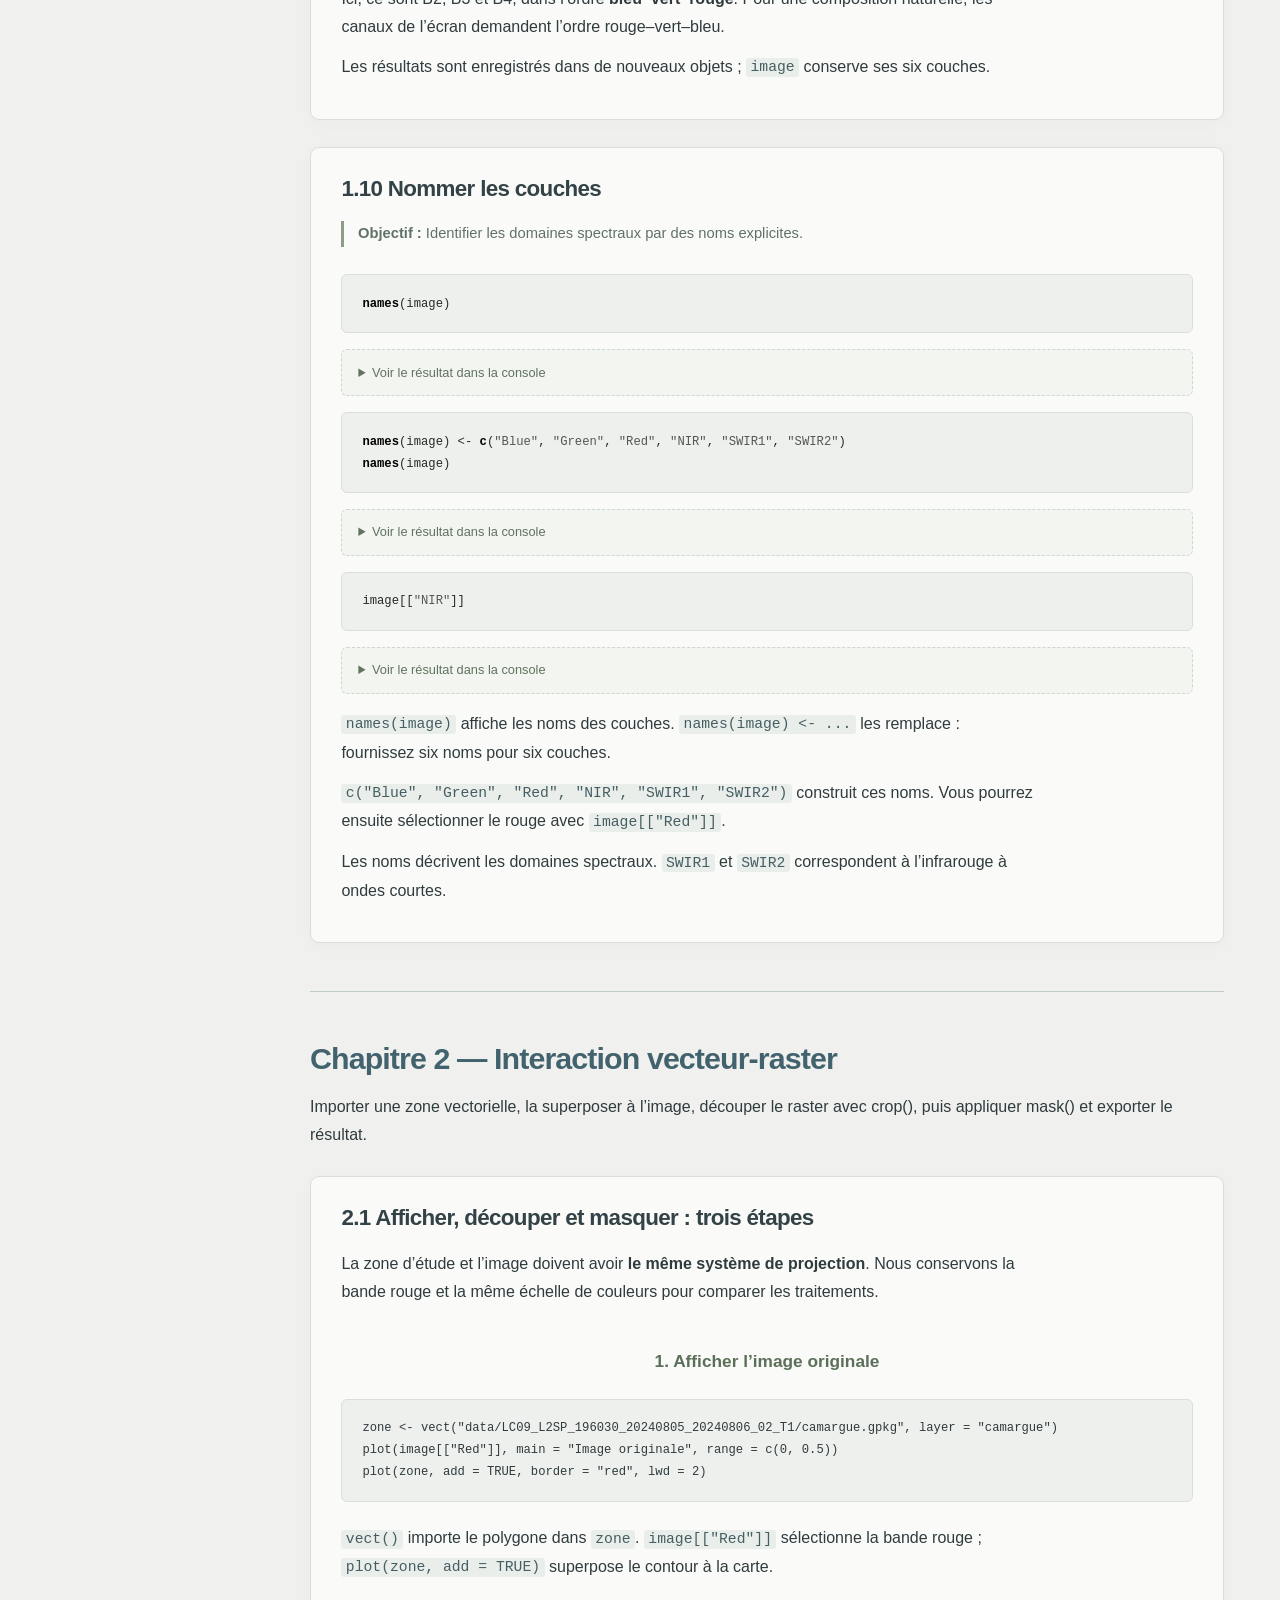
